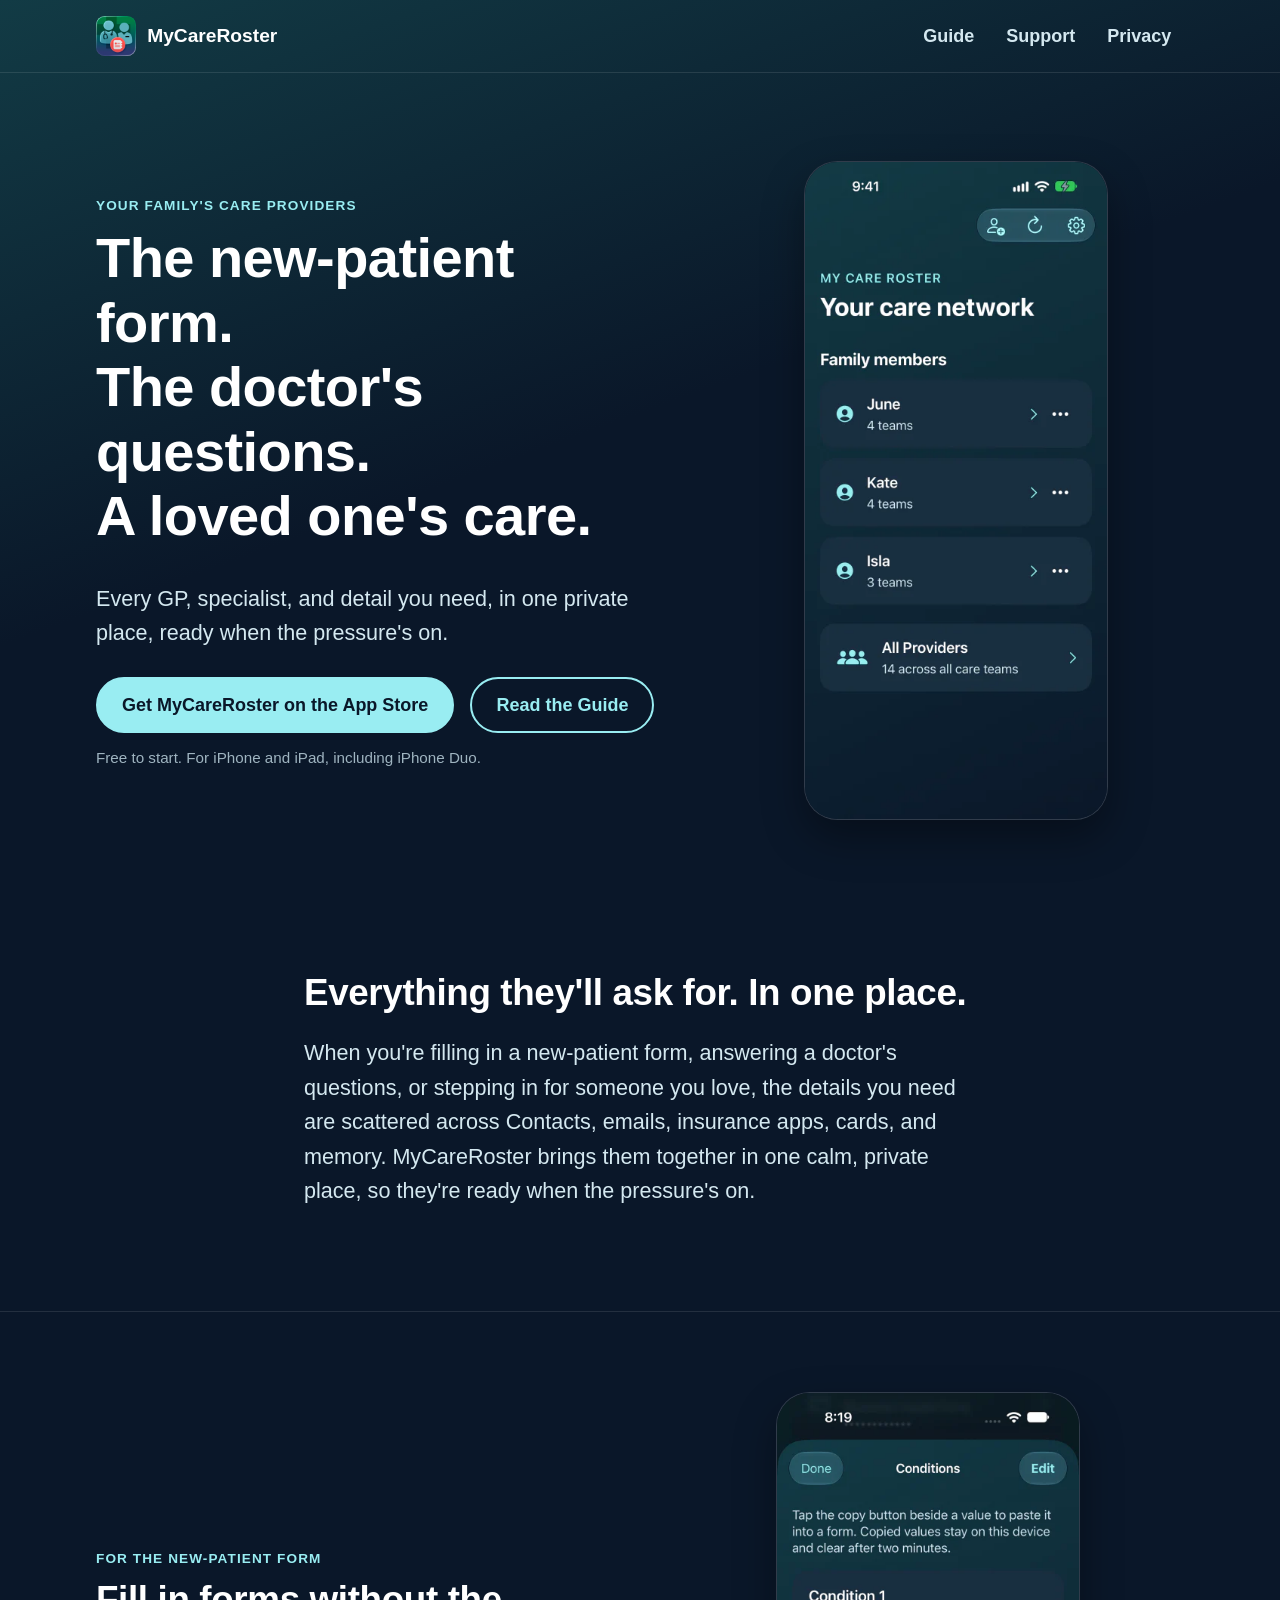
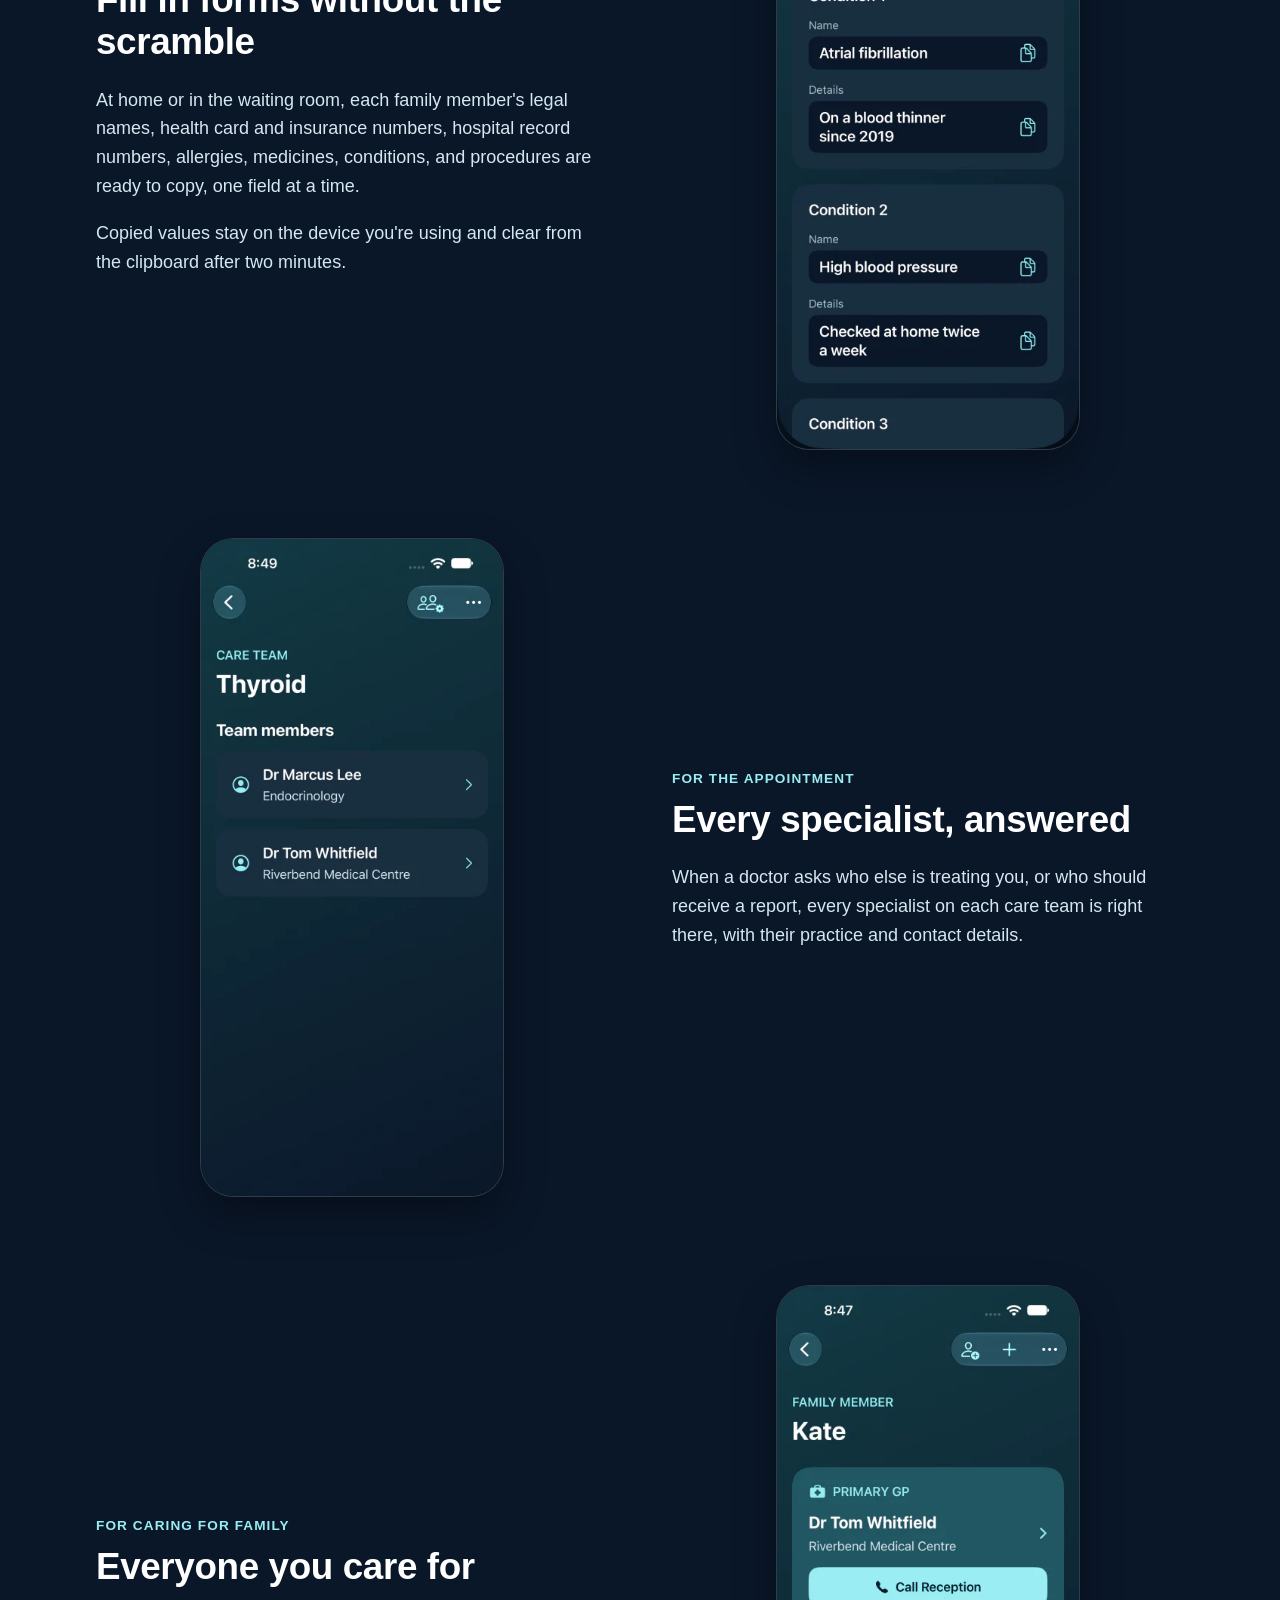
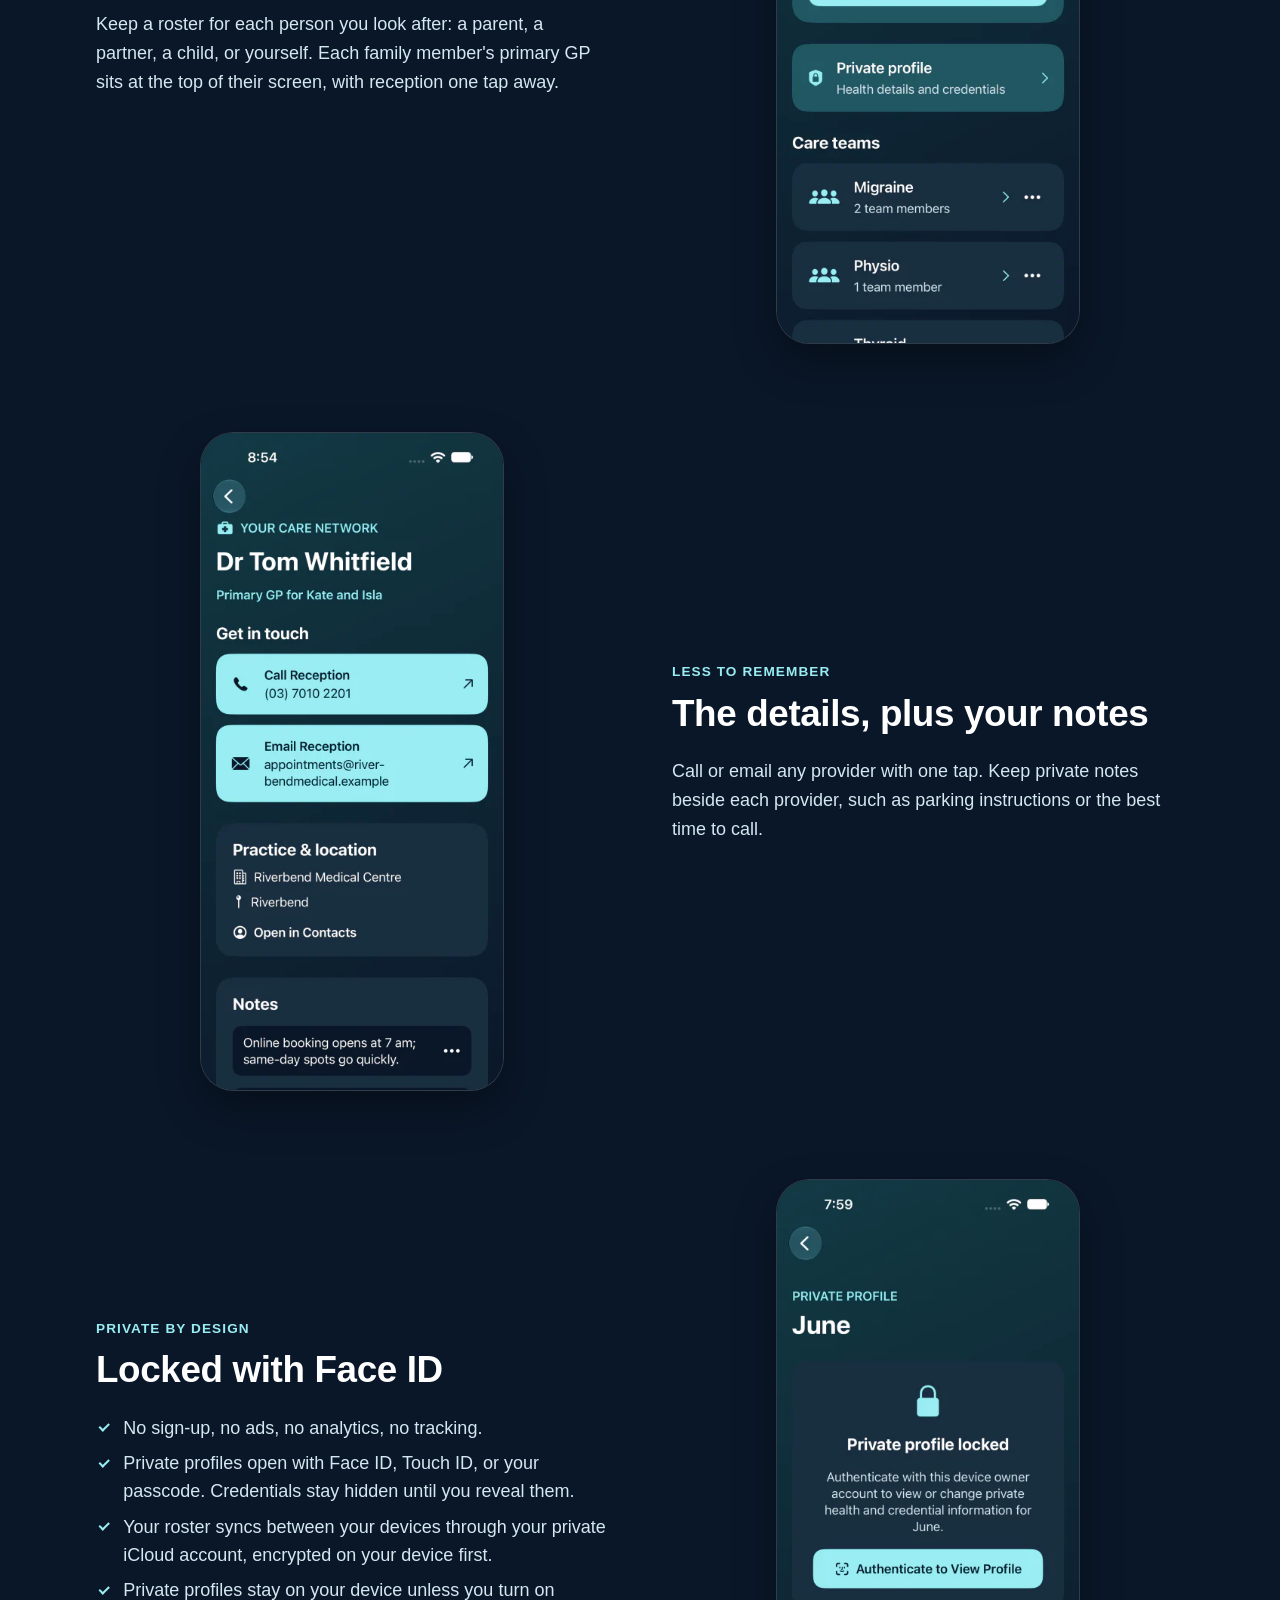
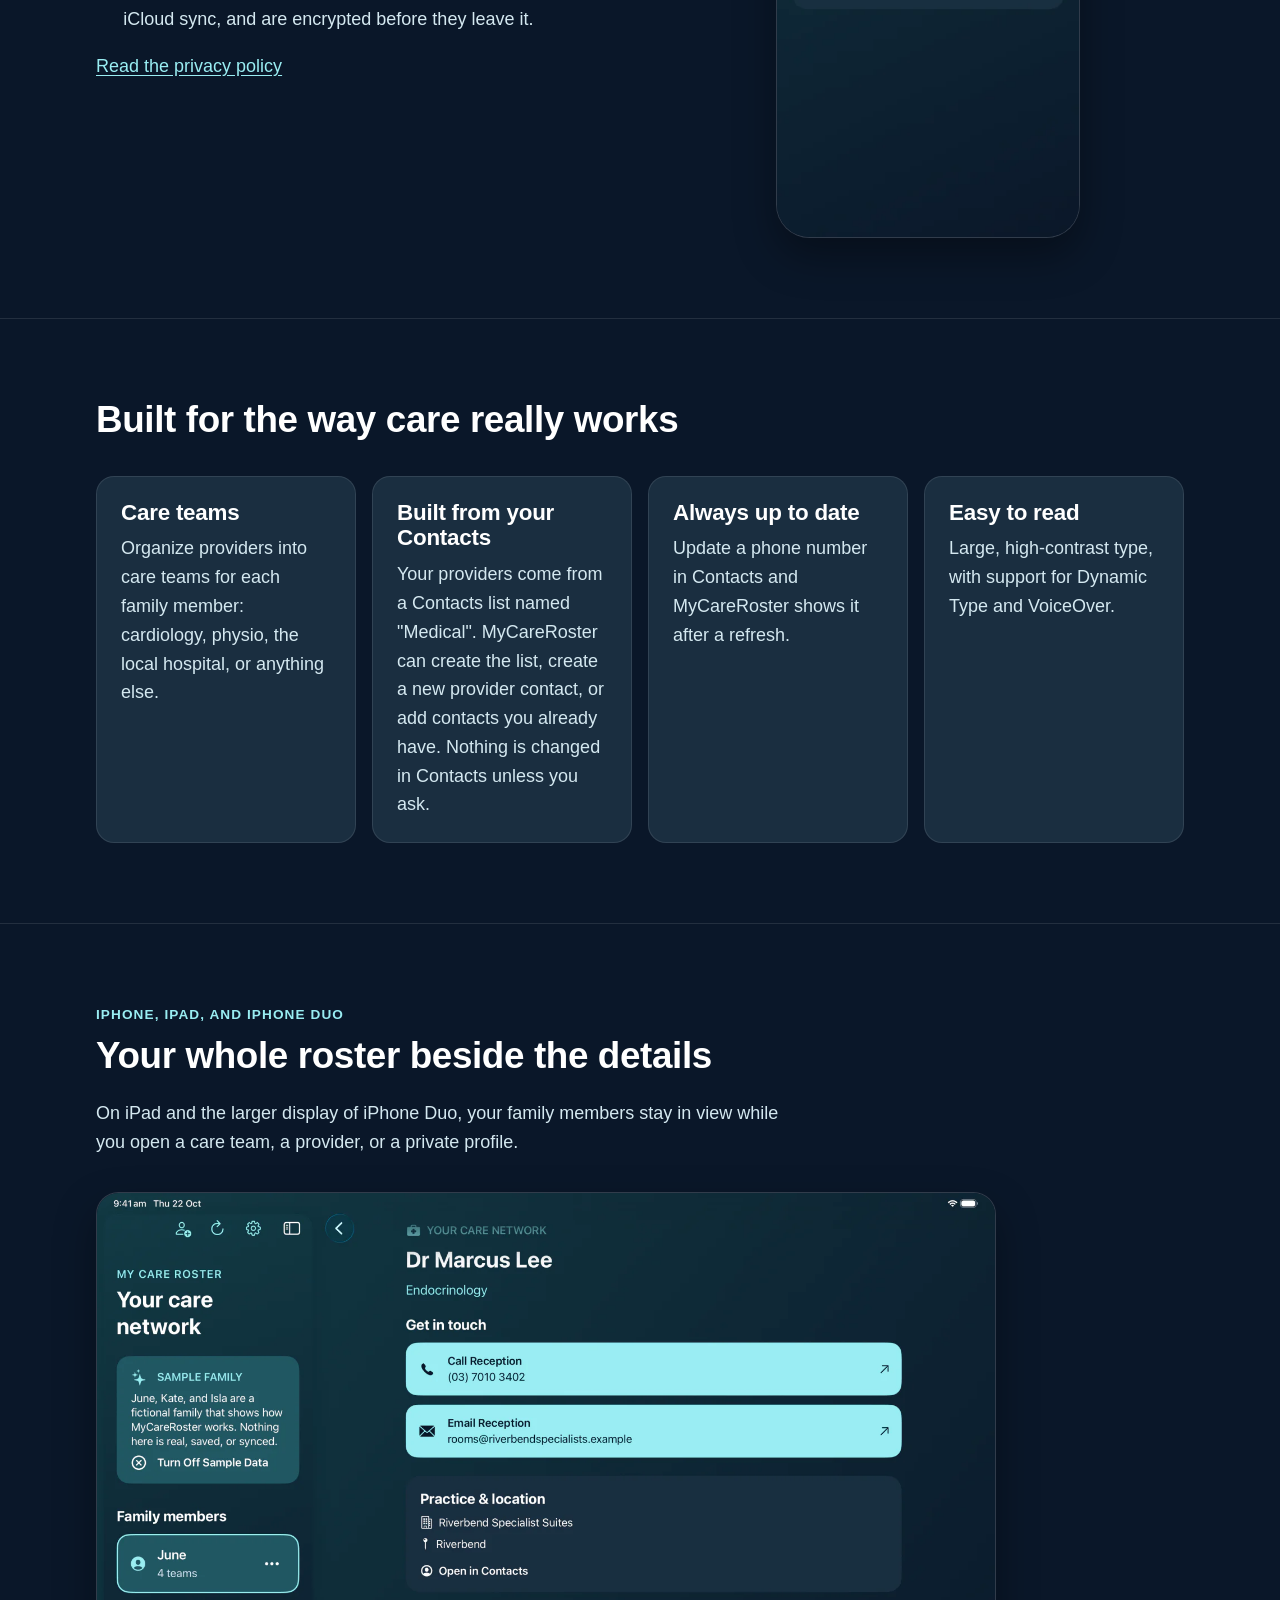
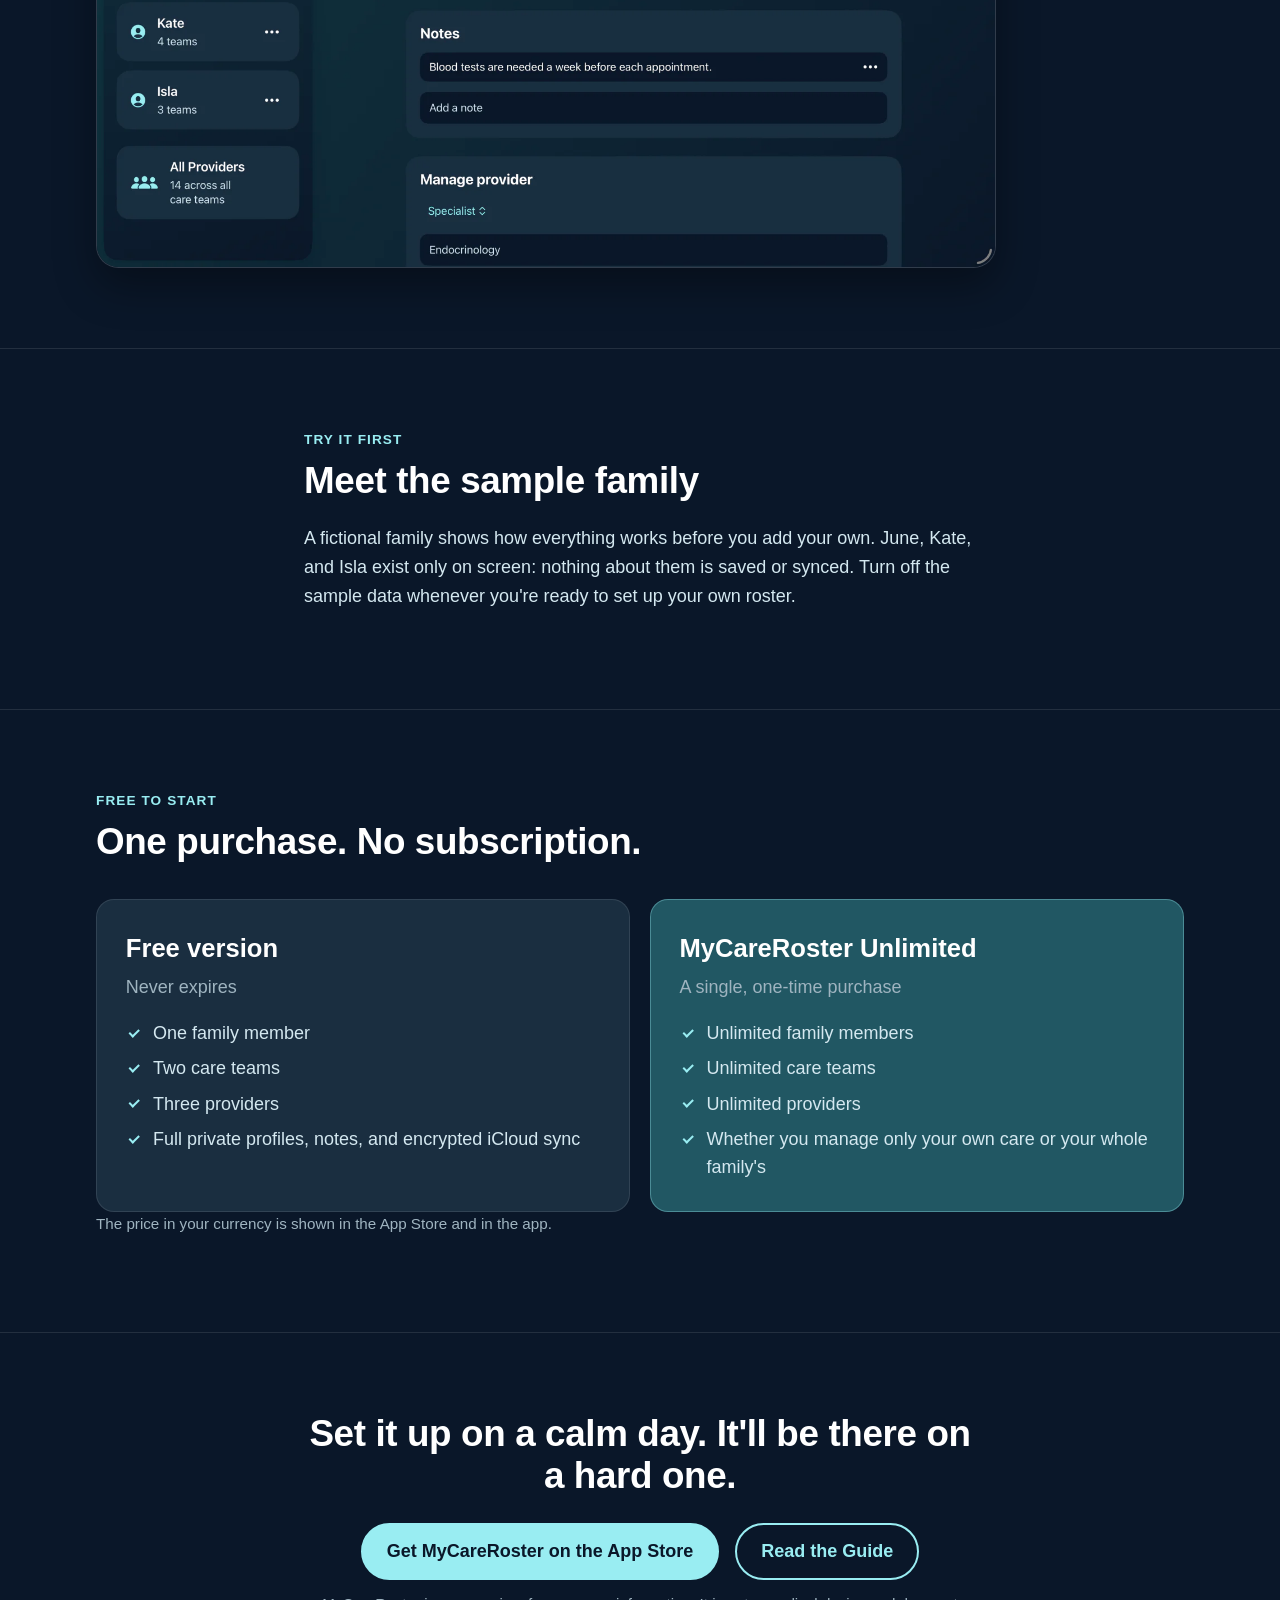
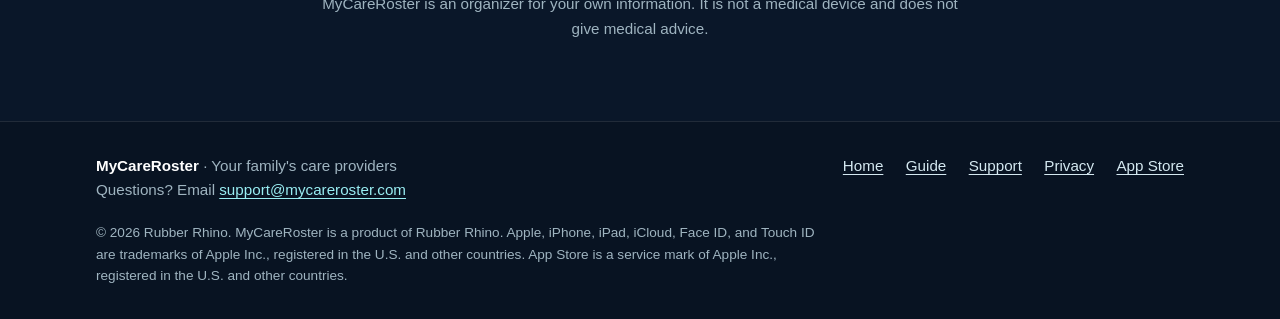
==== index.html @ 26639dd5 "Add the MyCareRoster website: home, 1.0 guide, support, and privacy pages in plain HTML and one styl" ====
<!DOCTYPE html>
<html lang="en">
<head>
  <meta charset="utf-8">
  <meta name="viewport" content="width=device-width, initial-scale=1, viewport-fit=cover">
  <title>MyCareRoster — Your family's care providers</title>
  <meta name="description" content="MyCareRoster keeps your family's doctors, care teams, and the details every new-patient form asks for in one private place, ready the moment you need them. For iPhone and iPad.">
  <link rel="canonical" href="https://mycareroster.com/">
  <meta name="theme-color" content="#0a1729">
  <meta name="color-scheme" content="dark">
  <meta name="apple-itunes-app" content="app-id=6816753619">
  <link rel="icon" href="/assets/img/icon-32.png" sizes="32x32" type="image/png">
  <link rel="apple-touch-icon" href="/apple-touch-icon.png">
  <link rel="stylesheet" href="/assets/css/site.css">
  <meta property="og:type" content="website">
  <meta property="og:site_name" content="MyCareRoster">
  <meta property="og:title" content="MyCareRoster — Your family's care providers">
  <meta property="og:description" content="Every GP, specialist, and detail you need, in one private place, ready when the pressure's on.">
  <meta property="og:url" content="https://mycareroster.com/">
  <meta property="og:image" content="https://mycareroster.com/assets/img/og-card.png">
  <meta property="og:image:width" content="1200">
  <meta property="og:image:height" content="630">
  <meta property="og:image:alt" content="MyCareRoster on iPhone, showing a family's care network">
  <meta name="twitter:card" content="summary_large_image">
</head>
<body>
  <a class="skip-link" href="#main">Skip to content</a>

  <header class="site-header">
    <div class="container header-inner">
      <a class="brand" href="/" aria-current="page"><img src="/assets/img/icon-120.png" alt="" width="40" height="40">MyCareRoster</a>
      <nav class="site-nav" aria-label="Main">
        <ul>
          <li><a href="/guide/">Guide</a></li>
          <li><a href="/support/">Support</a></li>
          <li><a href="/privacy/">Privacy</a></li>
        </ul>
      </nav>
    </div>
  </header>

  <main id="main">
    <section class="hero">
      <div class="container hero-grid">
        <div>
          <span class="eyebrow">Your family's care providers</span>
          <h1><span>The new-patient form.</span> <span>The doctor's questions.</span> <span>A loved one's care.</span></h1>
          <p class="lead">Every GP, specialist, and detail you need, in one private place, ready when the pressure's on.</p>
          <div class="actions">
            <a class="button" href="https://apps.apple.com/app/id6816753619">Get MyCareRoster on the App Store</a>
            <a class="button secondary" href="/guide/">Read the Guide</a>
          </div>
          <p class="note muted small">Free to start. For iPhone and iPad, including iPhone Duo.</p>
        </div>
        <figure class="shot phone">
          <img src="/assets/img/iphone-roster-400.webp"
               srcset="/assets/img/iphone-roster-400.webp 400w, /assets/img/iphone-roster-800.webp 800w"
               sizes="(min-width: 52rem) 19rem, min(100vw, 19rem)"
               width="400" height="870"
               alt="The MyCareRoster home screen, titled Your care network, listing the family members June, Kate, and Isla, and All Providers.">
        </figure>
      </div>
    </section>

    <section class="section" aria-labelledby="why">
      <div class="container narrow">
        <h2 id="why">Everything they'll ask for. In one place.</h2>
        <p class="lead">When you're filling in a new-patient form, answering a doctor's questions, or stepping in for someone you love, the details you need are scattered across Contacts, emails, insurance apps, cards, and memory. MyCareRoster brings them together in one calm, private place, so they're ready when the pressure's on.</p>
      </div>
    </section>

    <section class="section" aria-label="Features">
      <div class="container">
        <div class="feature">
          <div class="feature-text">
            <span class="eyebrow">For the new-patient form</span>
            <h2>Fill in forms without the scramble</h2>
            <p>At home or in the waiting room, each family member's legal names, health card and insurance numbers, hospital record numbers, allergies, medicines, conditions, and procedures are ready to copy, one field at a time.</p>
            <p>Copied values stay on the device you're using and clear from the clipboard after two minutes.</p>
          </div>
          <figure class="shot phone">
            <img src="/assets/img/iphone-profile-conditions-400.webp"
                 srcset="/assets/img/iphone-profile-conditions-400.webp 400w, /assets/img/iphone-profile-conditions-800.webp 800w"
                 sizes="(min-width: 52rem) 19rem, min(100vw, 19rem)"
                 width="400" height="870" loading="lazy"
                 alt="A private profile's Conditions screen, with a copy button beside each condition's name and details.">
          </figure>
        </div>

        <div class="feature flip">
          <div class="feature-text">
            <span class="eyebrow">For the appointment</span>
            <h2>Every specialist, answered</h2>
            <p>When a doctor asks who else is treating you, or who should receive a report, every specialist on each care team is right there, with their practice and contact details.</p>
          </div>
          <figure class="shot phone">
            <img src="/assets/img/iphone-team-thyroid-400.webp"
                 srcset="/assets/img/iphone-team-thyroid-400.webp 400w, /assets/img/iphone-team-thyroid-800.webp 800w"
                 sizes="(min-width: 52rem) 19rem, min(100vw, 19rem)"
                 width="400" height="870" loading="lazy"
                 alt="A care team named Thyroid, listing its team members, an endocrinologist and a GP.">
          </figure>
        </div>

        <div class="feature">
          <div class="feature-text">
            <span class="eyebrow">For caring for family</span>
            <h2>Everyone you care for</h2>
            <p>Keep a roster for each person you look after: a parent, a partner, a child, or yourself. Each family member's primary GP sits at the top of their screen, with reception one tap away.</p>
          </div>
          <figure class="shot phone">
            <img src="/assets/img/iphone-family-kate-400.webp"
                 srcset="/assets/img/iphone-family-kate-400.webp 400w, /assets/img/iphone-family-kate-800.webp 800w"
                 sizes="(min-width: 52rem) 19rem, min(100vw, 19rem)"
                 width="400" height="870" loading="lazy"
                 alt="Kate's screen, with her primary GP and a Call Reception button at the top, her private profile, and her care teams.">
          </figure>
        </div>

        <div class="feature flip">
          <div class="feature-text">
            <span class="eyebrow">Less to remember</span>
            <h2>The details, plus your notes</h2>
            <p>Call or email any provider with one tap. Keep private notes beside each provider, such as parking instructions or the best time to call.</p>
          </div>
          <figure class="shot phone">
            <img src="/assets/img/iphone-gp-whitfield-400.webp"
                 srcset="/assets/img/iphone-gp-whitfield-400.webp 400w, /assets/img/iphone-gp-whitfield-800.webp 800w"
                 sizes="(min-width: 52rem) 19rem, min(100vw, 19rem)"
                 width="400" height="870" loading="lazy"
                 alt="A GP's screen with Call Reception and Email Reception buttons, the practice and location, and a note about online booking.">
          </figure>
        </div>

        <div class="feature">
          <div class="feature-text">
            <span class="eyebrow">Private by design</span>
            <h2>Locked with Face ID</h2>
            <ul class="ticks">
              <li>No sign-up, no ads, no analytics, no tracking.</li>
              <li>Private profiles open with Face ID, Touch ID, or your passcode. Credentials stay hidden until you reveal them.</li>
              <li>Your roster syncs between your devices through your private iCloud account, encrypted on your device first.</li>
              <li>Private profiles stay on your device unless you turn on iCloud sync, and are encrypted before they leave it.</li>
            </ul>
            <p><a href="/privacy/">Read the privacy policy</a></p>
          </div>
          <figure class="shot phone">
            <img src="/assets/img/iphone-profile-locked-400.webp"
                 srcset="/assets/img/iphone-profile-locked-400.webp 400w, /assets/img/iphone-profile-locked-800.webp 800w"
                 sizes="(min-width: 52rem) 19rem, min(100vw, 19rem)"
                 width="400" height="870" loading="lazy"
                 alt="A locked private profile, with an Authenticate to View Profile button.">
          </figure>
        </div>
      </div>
    </section>

    <section class="section" aria-labelledby="more">
      <div class="container">
        <div class="section-head">
          <h2 id="more">Built for the way care really works</h2>
        </div>
        <ul class="cards">
          <li class="card">
            <h3>Care teams</h3>
            <p>Organize providers into care teams for each family member: cardiology, physio, the local hospital, or anything else.</p>
          </li>
          <li class="card">
            <h3>Built from your Contacts</h3>
            <p>Your providers come from a Contacts list named "Medical". MyCareRoster can create the list, create a new provider contact, or add contacts you already have. Nothing is changed in Contacts unless you ask.</p>
          </li>
          <li class="card">
            <h3>Always up to date</h3>
            <p>Update a phone number in Contacts and MyCareRoster shows it after a refresh.</p>
          </li>
          <li class="card">
            <h3>Easy to read</h3>
            <p>Large, high-contrast type, with support for Dynamic Type and VoiceOver.</p>
          </li>
        </ul>
      </div>
    </section>

    <section class="section" aria-labelledby="ipad">
      <div class="container">
        <div class="section-head">
          <span class="eyebrow">iPhone, iPad, and iPhone Duo</span>
          <h2 id="ipad">Your whole roster beside the details</h2>
          <p>On iPad and the larger display of iPhone Duo, your family members stay in view while you open a care team, a provider, or a private profile.</p>
        </div>
        <figure class="shot tablet">
          <img src="/assets/img/ipad-provider-lee-900.webp"
               srcset="/assets/img/ipad-provider-lee-900.webp 900w, /assets/img/ipad-provider-lee-1600.webp 1600w"
               sizes="(min-width: 72rem) 68rem, 100vw"
               width="900" height="675" loading="lazy"
               alt="MyCareRoster on iPad: the family members on the left, and a specialist's contact details, practice, and notes on the right.">
        </figure>
      </div>
    </section>

    <section class="section" aria-labelledby="sample">
      <div class="container narrow">
        <span class="eyebrow">Try it first</span>
        <h2 id="sample">Meet the sample family</h2>
        <p>A fictional family shows how everything works before you add your own. June, Kate, and Isla exist only on screen: nothing about them is saved or synced. Turn off the sample data whenever you're ready to set up your own roster.</p>
      </div>
    </section>

    <section class="section" aria-labelledby="pricing">
      <div class="container">
        <div class="section-head">
          <span class="eyebrow">Free to start</span>
          <h2 id="pricing">One purchase. No subscription.</h2>
        </div>
        <div class="pricing">
          <div class="card">
            <p class="price-label">Free version</p>
            <p class="muted">Never expires</p>
            <ul class="ticks">
              <li>One family member</li>
              <li>Two care teams</li>
              <li>Three providers</li>
              <li>Full private profiles, notes, and encrypted iCloud sync</li>
            </ul>
          </div>
          <div class="card featured">
            <p class="price-label">MyCareRoster Unlimited</p>
            <p class="muted">A single, one-time purchase</p>
            <ul class="ticks">
              <li>Unlimited family members</li>
              <li>Unlimited care teams</li>
              <li>Unlimited providers</li>
              <li>Whether you manage only your own care or your whole family's</li>
            </ul>
          </div>
        </div>
        <p class="muted small">The price in your currency is shown in the App Store and in the app.</p>
      </div>
    </section>

    <section class="section closing" aria-labelledby="closing">
      <div class="container narrow">
        <h2 id="closing">Set it up on a calm day. It'll be there on a hard one.</h2>
        <div class="actions">
          <a class="button" href="https://apps.apple.com/app/id6816753619">Get MyCareRoster on the App Store</a>
          <a class="button secondary" href="/guide/">Read the Guide</a>
        </div>
        <p class="disclaimer">MyCareRoster is an organizer for your own information. It is not a medical device and does not give medical advice.</p>
      </div>
    </section>
  </main>

  <footer class="site-footer">
    <div class="container footer-grid">
      <div>
        <p><strong>MyCareRoster</strong> · Your family's care providers</p>
        <p>Questions? Email <a href="mailto:support@mycareroster.com">support@mycareroster.com</a></p>
      </div>
      <nav class="footer-nav" aria-label="Footer">
        <ul>
          <li><a href="/">Home</a></li>
          <li><a href="/guide/">Guide</a></li>
          <li><a href="/support/">Support</a></li>
          <li><a href="/privacy/">Privacy</a></li>
          <li><a href="https://apps.apple.com/app/id6816753619">App Store</a></li>
        </ul>
      </nav>
      <p class="legal">&copy; 2026 Rubber Rhino. MyCareRoster is a product of Rubber Rhino. Apple, iPhone, iPad, iCloud, Face ID, and Touch ID are trademarks of Apple Inc., registered in the U.S. and other countries. App Store is a service mark of Apple Inc., registered in the U.S. and other countries.</p>
    </div>
  </footer>
</body>
</html>
---- assets/css/site.css ----
/*
  MyCareRoster.com — one stylesheet for every page.
  Colours come straight from the app (MyCareRosterApp/CareDesignSystem.swift, CarePalette):
    background #0A1729, backgroundHighlight #123B45, surface #1A2E40,
    featured #215763, secondary text #D4E8F0, accent #99EDF2, destructive #FF8C85.
  Dark only, like the app. System fonts only. No external resources.
*/

:root {
  --bg: #0a1729;
  --bg-highlight: #123b45;
  --surface: #1a2e40;
  --featured: #215763;
  --text: #ffffff;
  --text-2: #d4e8f0;
  --text-3: #9fb4c0;
  --accent: #99edf2;
  --accent-soft: rgba(153, 237, 242, 0.16);
  --on-accent: #0a1729;
  --hairline: rgba(255, 255, 255, 0.10);

  --radius: 18px;
  --radius-sm: 12px;
  --maxw: 72rem;
  --gutter: clamp(1.1rem, 4vw, 2rem);
  --shadow: 0 18px 40px rgba(0, 0, 0, 0.35);

  color-scheme: dark;
}

*, *::before, *::after { box-sizing: border-box; }

html {
  background: var(--bg);
  -webkit-text-size-adjust: 100%;
  text-size-adjust: 100%;
  scroll-behavior: smooth;
}

body {
  margin: 0;
  min-height: 100vh;
  display: flex;
  flex-direction: column;
  font-family: -apple-system, BlinkMacSystemFont, "SF Pro Text", "Segoe UI", Roboto, "Helvetica Neue", Arial, sans-serif;
  font-size: 1.125rem;            /* 18px base: the audience is often older */
  line-height: 1.6;
  color: var(--text-2);
  /* The app's backdrop: a diagonal gradient from highlight to background. */
  background:
    linear-gradient(160deg, var(--bg-highlight) 0%, var(--bg) 38rem) no-repeat,
    var(--bg);
  -webkit-font-smoothing: antialiased;
  overflow-wrap: break-word;
}

main { flex: 1 0 auto; }

img { max-width: 100%; height: auto; display: block; }

a { color: var(--accent); text-underline-offset: 0.18em; }
a:hover { text-decoration-thickness: 2px; }

:focus-visible {
  outline: 3px solid var(--accent);
  outline-offset: 3px;
  border-radius: 6px;
}

h1, h2, h3, h4 {
  color: var(--text);
  line-height: 1.15;
  margin: 0 0 0.6em;
  letter-spacing: -0.01em;
}
h1 { font-size: clamp(2.1rem, 1.5rem + 2.8vw, 3.5rem); font-weight: 800; }
h2 { font-size: clamp(1.6rem, 1.3rem + 1.4vw, 2.3rem); font-weight: 750; }
h3 { font-size: clamp(1.2rem, 1.1rem + 0.5vw, 1.4rem); font-weight: 700; }
h4 { font-size: 1.05rem; font-weight: 700; }

p, ul, ol { margin: 0 0 1em; }
li + li { margin-top: 0.35em; }
strong { color: var(--text); }

.container {
  width: 100%;
  max-width: var(--maxw);
  margin-inline: auto;
  padding-left: calc(var(--gutter) + env(safe-area-inset-left));
  padding-right: calc(var(--gutter) + env(safe-area-inset-right));
}
.container.narrow { max-width: 46rem; }

/* Small uppercase label, like the app's "FAMILY MEMBER" / "CARE TEAM" headers. */
.eyebrow {
  display: block;
  color: var(--accent);
  font-size: 0.85rem;
  font-weight: 650;
  letter-spacing: 0.08em;
  text-transform: uppercase;
  margin: 0 0 0.6rem;
}

.lead { font-size: clamp(1.15rem, 1.05rem + 0.5vw, 1.35rem); color: var(--text-2); }
.muted { color: var(--text-3); }
.small { font-size: 0.95rem; }

.skip-link {
  position: absolute;
  left: 0.75rem;
  top: -10rem;
  z-index: 100;
  background: var(--accent);
  color: var(--on-accent);
  font-weight: 700;
  padding: 0.6rem 1rem;
  border-radius: 999px;
  text-decoration: none;
}
.skip-link:focus { top: 0.75rem; }

/* ---------- Header ---------- */

.site-header {
  border-bottom: 1px solid var(--hairline);
  padding-top: env(safe-area-inset-top);
}
.header-inner {
  display: flex;
  align-items: center;
  justify-content: space-between;
  flex-wrap: wrap;
  gap: 0.5rem 1.5rem;
  padding-block: 0.9rem;
}
.brand {
  display: inline-flex;
  align-items: center;
  gap: 0.7rem;
  color: var(--text);
  font-weight: 750;
  font-size: 1.2rem;
  text-decoration: none;
}
.brand img {
  width: 40px;
  height: 40px;
  border-radius: 22%;
}
.site-nav ul {
  display: flex;
  flex-wrap: wrap;
  gap: 0.25rem 0.4rem;
  list-style: none;
  margin: 0;
  padding: 0;
}
.site-nav li + li { margin-top: 0; }
.site-nav a {
  display: inline-block;
  color: var(--text-2);
  font-weight: 600;
  text-decoration: none;
  padding: 0.45rem 0.8rem;
  border-radius: 999px;
}
.site-nav a:hover { color: var(--text); background: var(--accent-soft); }
.site-nav a[aria-current="page"] { color: var(--accent); background: var(--accent-soft); }

/* ---------- Buttons and store link ---------- */

.button {
  display: inline-flex;
  align-items: center;
  justify-content: center;
  gap: 0.5rem;
  min-height: 3rem;
  padding: 0.75rem 1.5rem;
  border-radius: 999px;
  font-weight: 700;
  text-decoration: none;
  background: var(--accent);
  color: var(--on-accent);
  border: 2px solid var(--accent);
}
.button:hover { background: #b8f4f7; border-color: #b8f4f7; }
.button.secondary {
  background: transparent;
  color: var(--accent);
}
.button.secondary:hover { background: var(--accent-soft); }

.actions {
  display: flex;
  flex-wrap: wrap;
  align-items: center;
  gap: 0.9rem 1rem;
  margin: 1.6rem 0 0.8rem;
}

/* Apple's badge, once added: keep at least 40px tall and clear space of a quarter of its height. */
.store-badge img { height: 54px; width: auto; }
.store-badge { display: inline-block; padding: 0; line-height: 0; }

/* ---------- Device frames (generic, no device details) ---------- */

.shot {
  margin: 0;
  justify-self: center;
}
.shot img {
  border-radius: 2.1rem;
  border: 1px solid rgba(255, 255, 255, 0.16);
  box-shadow: var(--shadow);
  background: var(--bg);
}
.shot.phone { width: min(100%, 19rem); }
.shot.phone.small { width: min(100%, 16rem); }
.shot.tablet { width: 100%; }
.shot.tablet img { border-radius: 1.4rem; }
.shot figcaption {
  margin-top: 0.9rem;
  text-align: center;
  font-size: 0.95rem;
  color: var(--text-3);
}

/* ---------- Home ---------- */

.hero { padding-block: clamp(2.5rem, 7vw, 5.5rem) clamp(2rem, 6vw, 4.5rem); }
.hero-grid {
  display: grid;
  gap: clamp(2rem, 5vw, 4rem);
  align-items: center;
}
.hero h1 span { display: block; }
.hero .note { margin-top: 0.4rem; }

.section { padding-block: clamp(2.5rem, 7vw, 5rem); }
.section + .section { border-top: 1px solid var(--hairline); }
.section-head { max-width: 44rem; margin-bottom: 2.2rem; }

.feature {
  display: grid;
  gap: clamp(1.8rem, 5vw, 4rem);
  align-items: center;
}
.feature + .feature { margin-top: clamp(3rem, 8vw, 5.5rem); }
.feature-text { max-width: 34rem; }

.cards {
  display: grid;
  gap: 1rem;
  grid-template-columns: repeat(auto-fit, minmax(min(100%, 15rem), 1fr));
  list-style: none;
  padding: 0;
  margin: 0;
}
.cards > li { margin: 0; }
.card {
  background: var(--surface);
  border: 1px solid var(--hairline);
  border-radius: var(--radius);
  padding: 1.4rem 1.5rem;
}
.card h3 { margin-bottom: 0.4em; }
.card p:last-child, .card ul:last-child { margin-bottom: 0; }
.card.featured { background: var(--featured); border-color: rgba(153, 237, 242, 0.35); }

.ticks { list-style: none; padding: 0; }
.ticks li { position: relative; padding-left: 1.7rem; }
.ticks li::before {
  content: "";
  position: absolute;
  left: 0.2rem;
  top: 0.55em;
  width: 0.65rem;
  height: 0.35rem;
  border-left: 2.5px solid var(--accent);
  border-bottom: 2.5px solid var(--accent);
  transform: rotate(-45deg);
}

.pricing {
  display: grid;
  gap: 1.2rem;
  grid-template-columns: repeat(auto-fit, minmax(min(100%, 19rem), 1fr));
}
.pricing .card { padding: 1.8rem; }
.price-label { font-size: 1.6rem; font-weight: 800; color: var(--text); margin-bottom: 0.2rem; }

.closing { text-align: center; }
.closing .actions { justify-content: center; }

.disclaimer {
  font-size: 0.95rem;
  color: var(--text-3);
  text-align: center;
  max-width: 40rem;
  margin: 0 auto;
}

/* ---------- Document pages (Guide, Support, Privacy) ---------- */

.page-head { padding-block: clamp(2.2rem, 6vw, 4rem) 1.5rem; }
.page-head h1 { margin-bottom: 0.3em; }
.meta { color: var(--text-3); font-size: 0.95rem; }

.doc { padding-bottom: clamp(3rem, 8vw, 5rem); }
.doc h2 {
  font-size: clamp(1.45rem, 1.25rem + 0.9vw, 1.9rem);
  margin-top: 2.6rem;
  padding-top: 0.4rem;
}
.doc h3 { margin-top: 1.8rem; }
.doc h2:first-child, .doc h3:first-child { margin-top: 0; }
.doc ul, .doc ol { padding-left: 1.4rem; }
.doc section { scroll-margin-top: 1rem; }
.doc .shot { margin: 1.6rem auto; }

.summary-card {
  background: var(--surface);
  border: 1px solid var(--hairline);
  border-radius: var(--radius);
  padding: 1.3rem 1.5rem;
  margin: 1.4rem 0 2rem;
}
.summary-card ul { margin-bottom: 0; }

.tip {
  background: var(--accent-soft);
  border-left: 4px solid var(--accent);
  border-radius: var(--radius-sm);
  padding: 0.9rem 1.1rem;
  margin: 1.2rem 0;
}
.tip p:last-child { margin-bottom: 0; }

/* Labels as they appear in the app. */
.ui {
  color: var(--text);
  font-weight: 650;
}

/* Guide layout: table of contents beside the text on wide screens. */
.guide-layout {
  display: grid;
  grid-template-columns: minmax(0, 1fr);
  gap: 2rem;
}
.toc {
  background: var(--surface);
  border: 1px solid var(--hairline);
  border-radius: var(--radius);
  padding: 1.1rem 1.3rem;
  align-self: start;
}
.toc h2 {
  font-size: 0.85rem;
  letter-spacing: 0.08em;
  text-transform: uppercase;
  color: var(--accent);
  margin: 0 0 0.6rem;
  padding: 0;
}
.toc ol { margin: 0; padding-left: 1.3rem; }
.toc li + li { margin-top: 0.15em; }
.toc li { padding: 0.15rem 0; line-height: 1.35; }
.toc a { color: var(--text-2); text-decoration: none; }
.toc a:hover { color: var(--accent); text-decoration: underline; }

.back-to-top { margin-top: 2.2rem; font-size: 0.95rem; }

/* FAQ */
.faq {
  background: var(--surface);
  border: 1px solid var(--hairline);
  border-radius: var(--radius);
  padding: 0.3rem 1.4rem;
  margin: 1.2rem 0 2rem;
}
.faq details { border-bottom: 1px solid var(--hairline); }
.faq details:last-child { border-bottom: 0; }
.faq summary {
  cursor: pointer;
  list-style: none;
  color: var(--text);
  font-weight: 650;
  padding: 1rem 2rem 1rem 0;
  position: relative;
}
.faq summary::-webkit-details-marker { display: none; }
.faq summary::after {
  content: "";
  position: absolute;
  right: 0.3rem;
  top: 1.35rem;
  width: 0.6rem;
  height: 0.6rem;
  border-right: 2.5px solid var(--accent);
  border-bottom: 2.5px solid var(--accent);
  transform: rotate(45deg);
  transition: transform 0.15s ease;
}
.faq details[open] summary::after { transform: rotate(-135deg); top: 1.6rem; }
.faq details > :not(summary) { margin-top: 0; }
.faq details p:last-child { padding-bottom: 0.6rem; }

.contact-block { margin: 1.6rem 0 2.4rem; }
.contact-block .meta { margin-top: 0.8rem; }

/* ---------- Footer ---------- */

.site-footer {
  border-top: 1px solid var(--hairline);
  background: rgba(0, 0, 0, 0.18);
  padding-block: 2rem calc(2rem + env(safe-area-inset-bottom));
  font-size: 0.95rem;
  color: var(--text-3);
}
.footer-grid {
  display: grid;
  gap: 1.2rem;
}
.footer-nav ul {
  display: flex;
  flex-wrap: wrap;
  gap: 0.3rem 1.4rem;
  list-style: none;
  margin: 0;
  padding: 0;
}
.footer-nav li + li { margin-top: 0; }
.footer-nav a { color: var(--text-2); }
.site-footer p { margin: 0; }
.legal { font-size: 0.85rem; }

/* ---------- Wider screens ---------- */

@media (min-width: 52rem) {
  .hero-grid { grid-template-columns: 1.25fr 1fr; }
  .feature { grid-template-columns: 1fr 1fr; }
  .feature.flip .feature-text { order: 2; }
  .guide-layout { grid-template-columns: 15rem minmax(0, 1fr); gap: 3rem; }
  .toc { position: sticky; top: 1.2rem; max-height: calc(100vh - 2.4rem); overflow-y: auto; }
  .footer-grid { grid-template-columns: 1fr auto; align-items: start; }
}

@media (prefers-reduced-motion: reduce) {
  html { scroll-behavior: auto; }
  * { transition: none !important; }
}

@media print {
  body { background: #fff; color: #000; }
  .site-header, .site-footer, .toc, .actions, .skip-link { display: none; }
  h1, h2, h3, h4, strong, .ui { color: #000; }
  a { color: #000; }
  .card, .summary-card, .faq, .tip { background: none; border: 1px solid #999; }
}
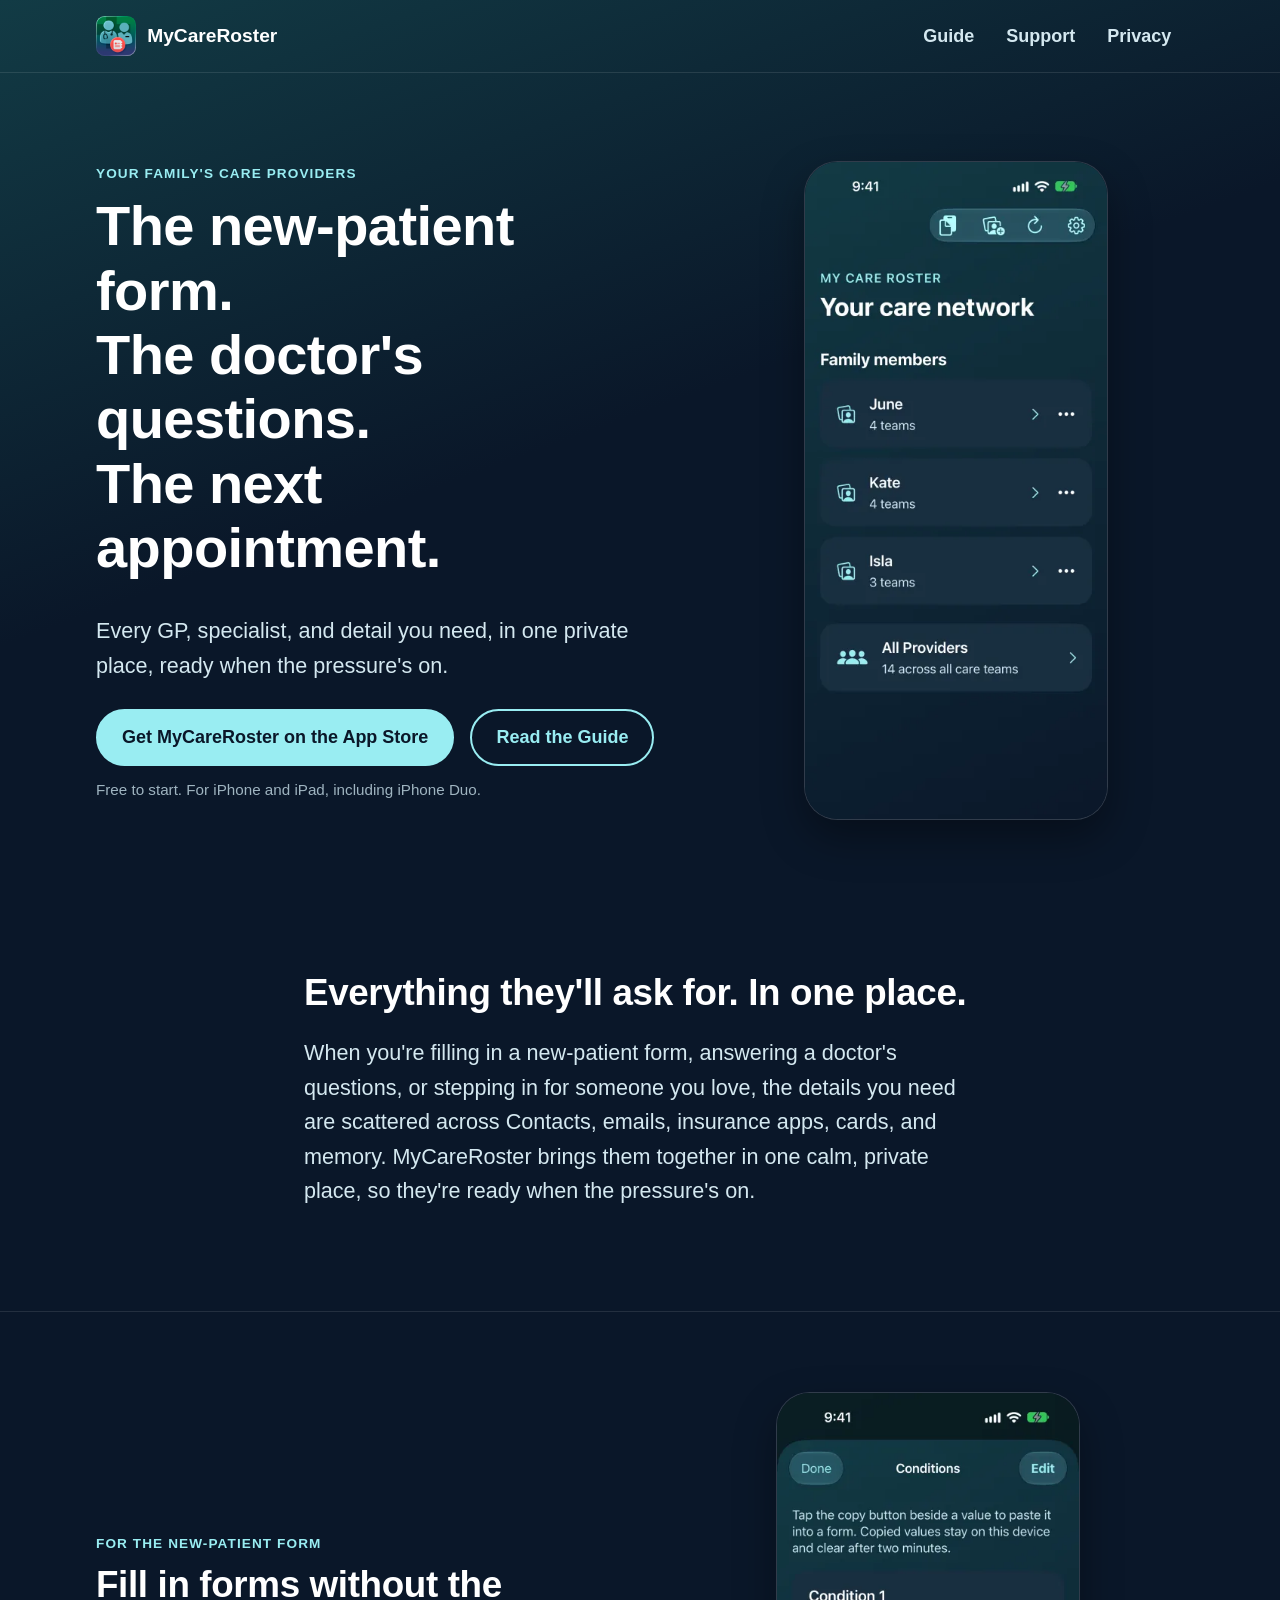
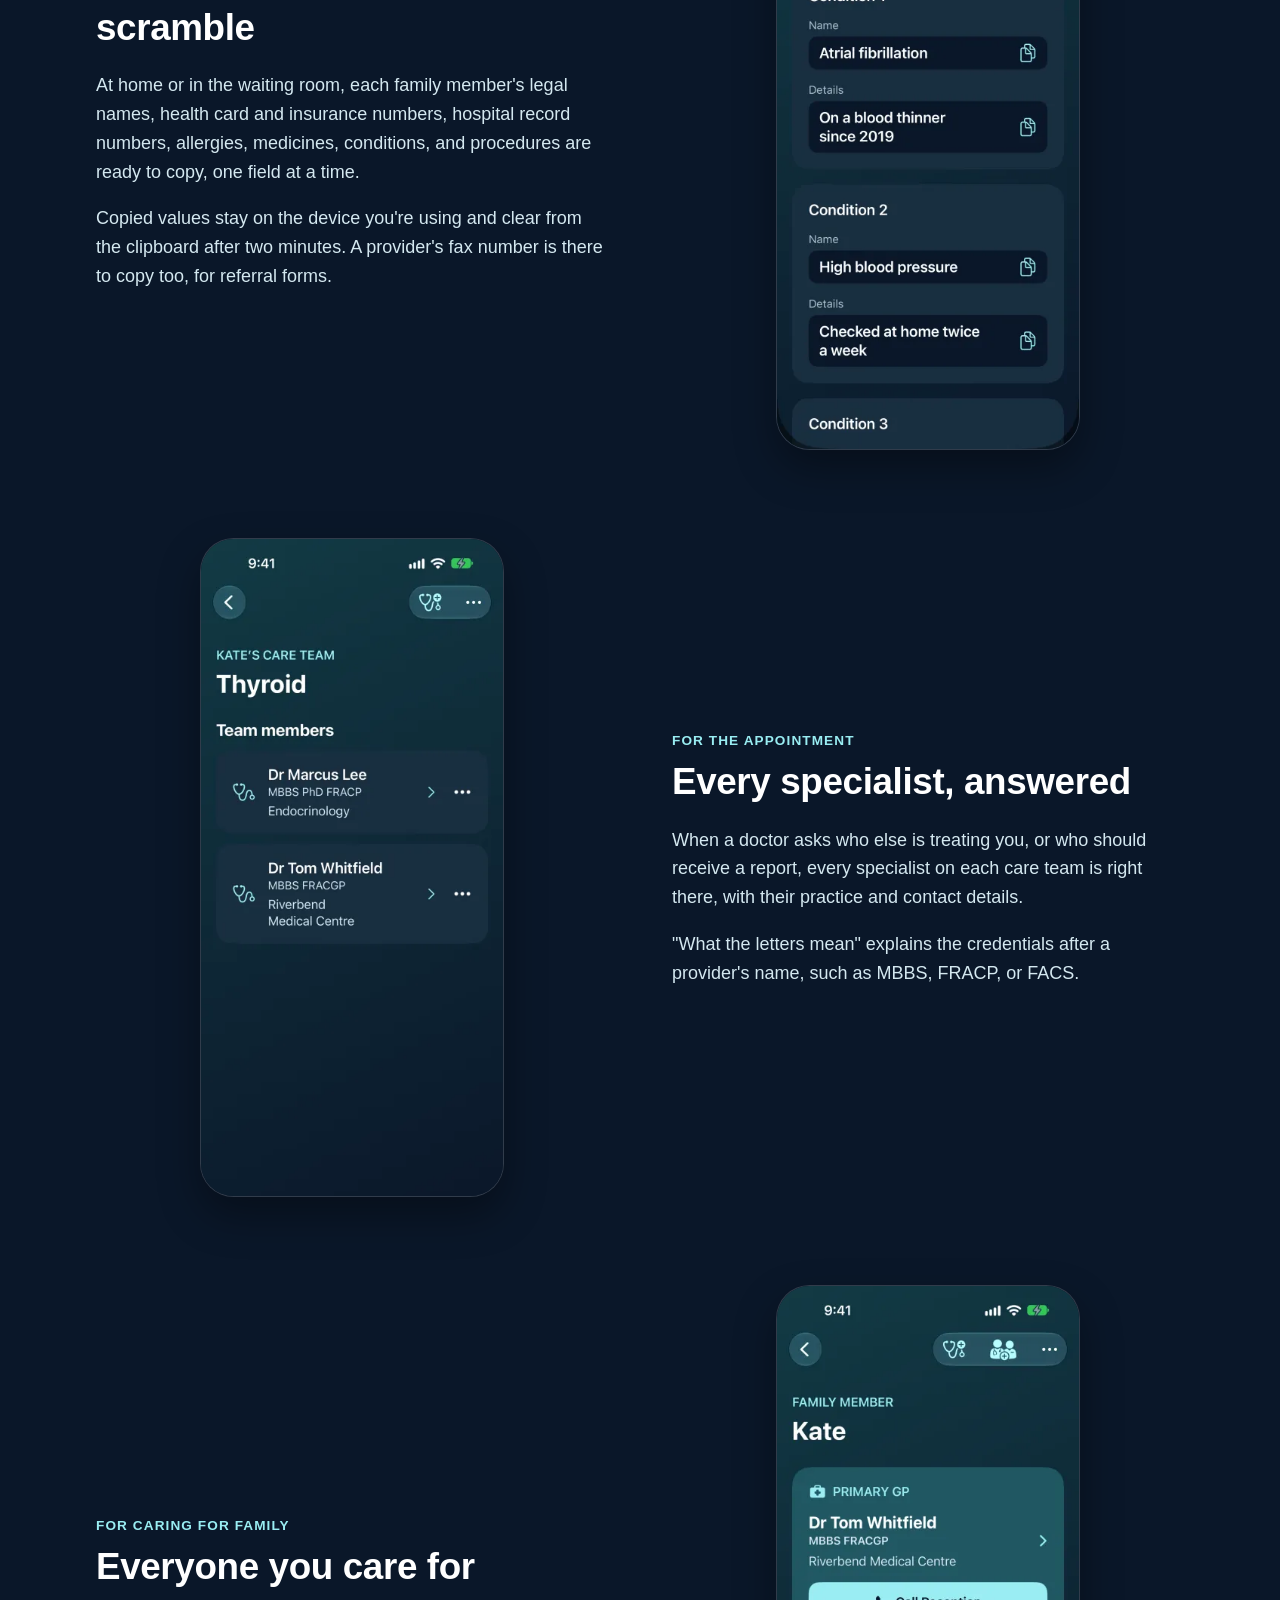
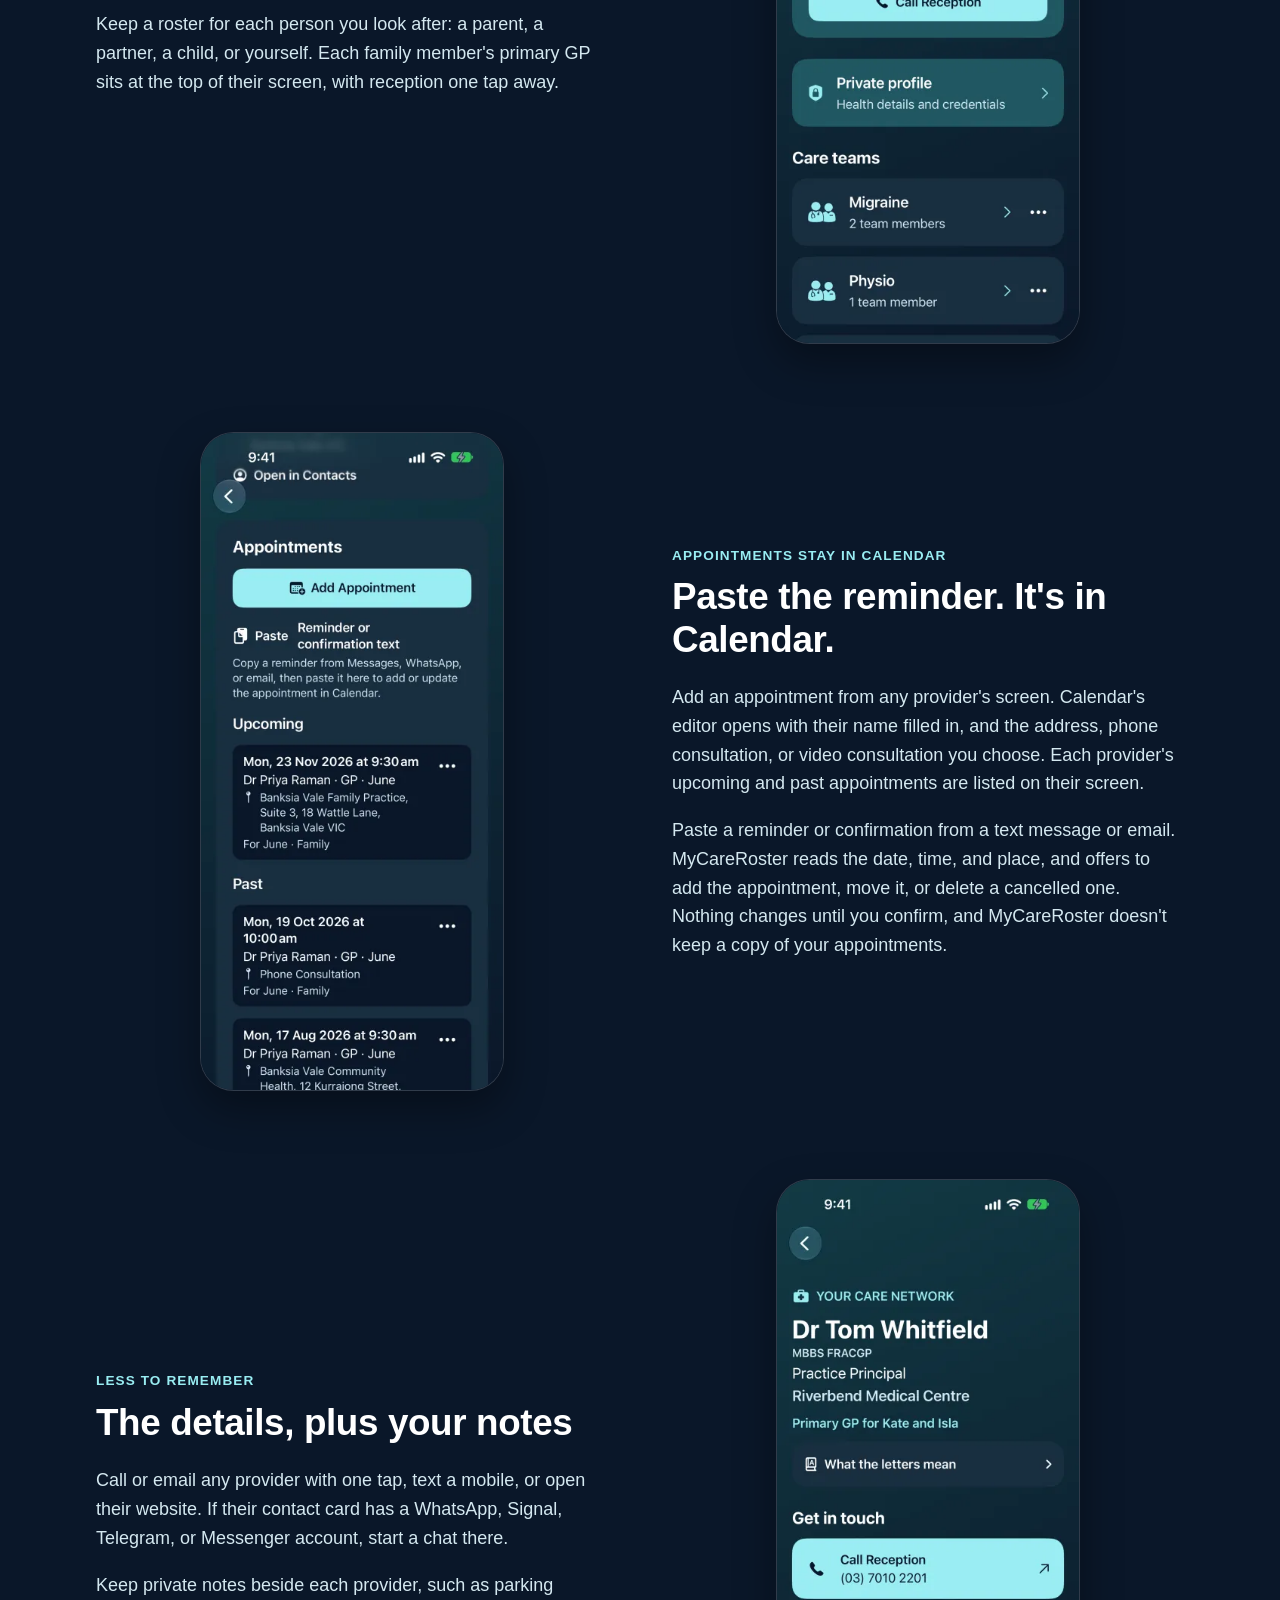
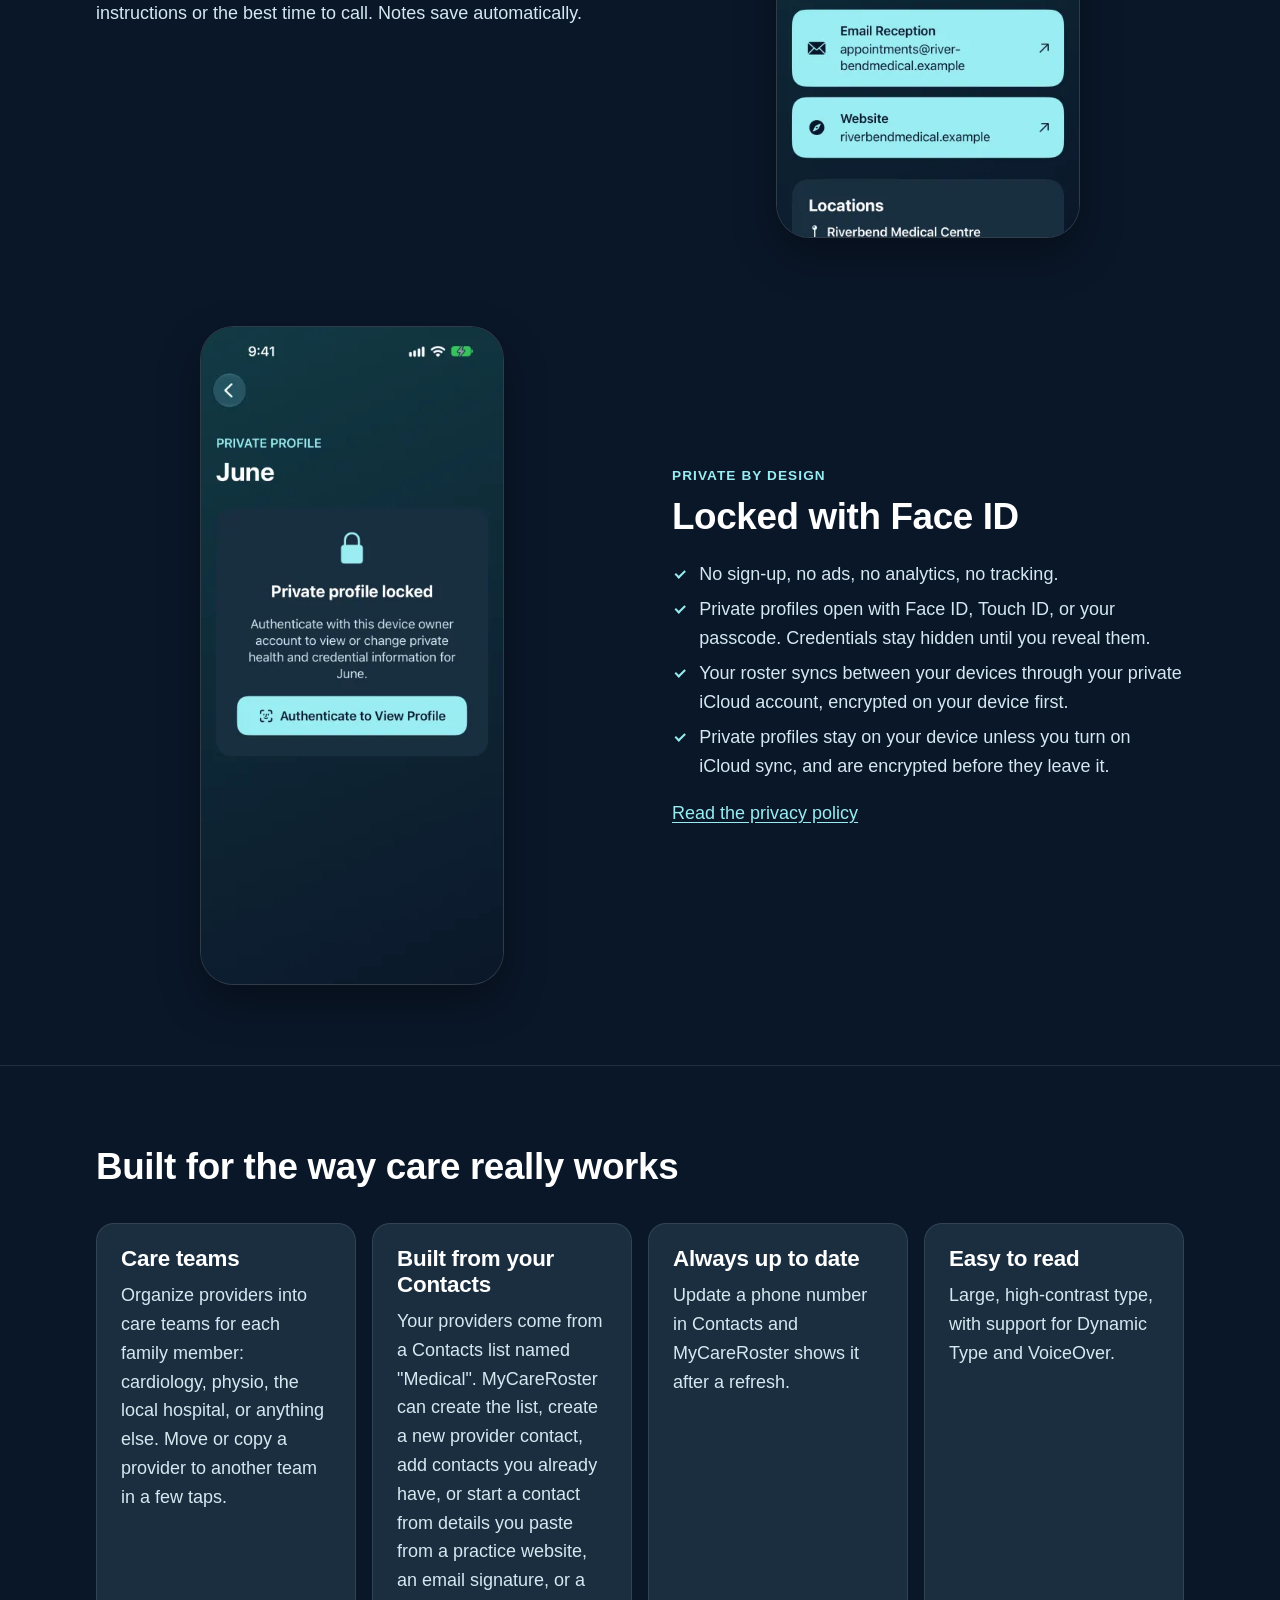
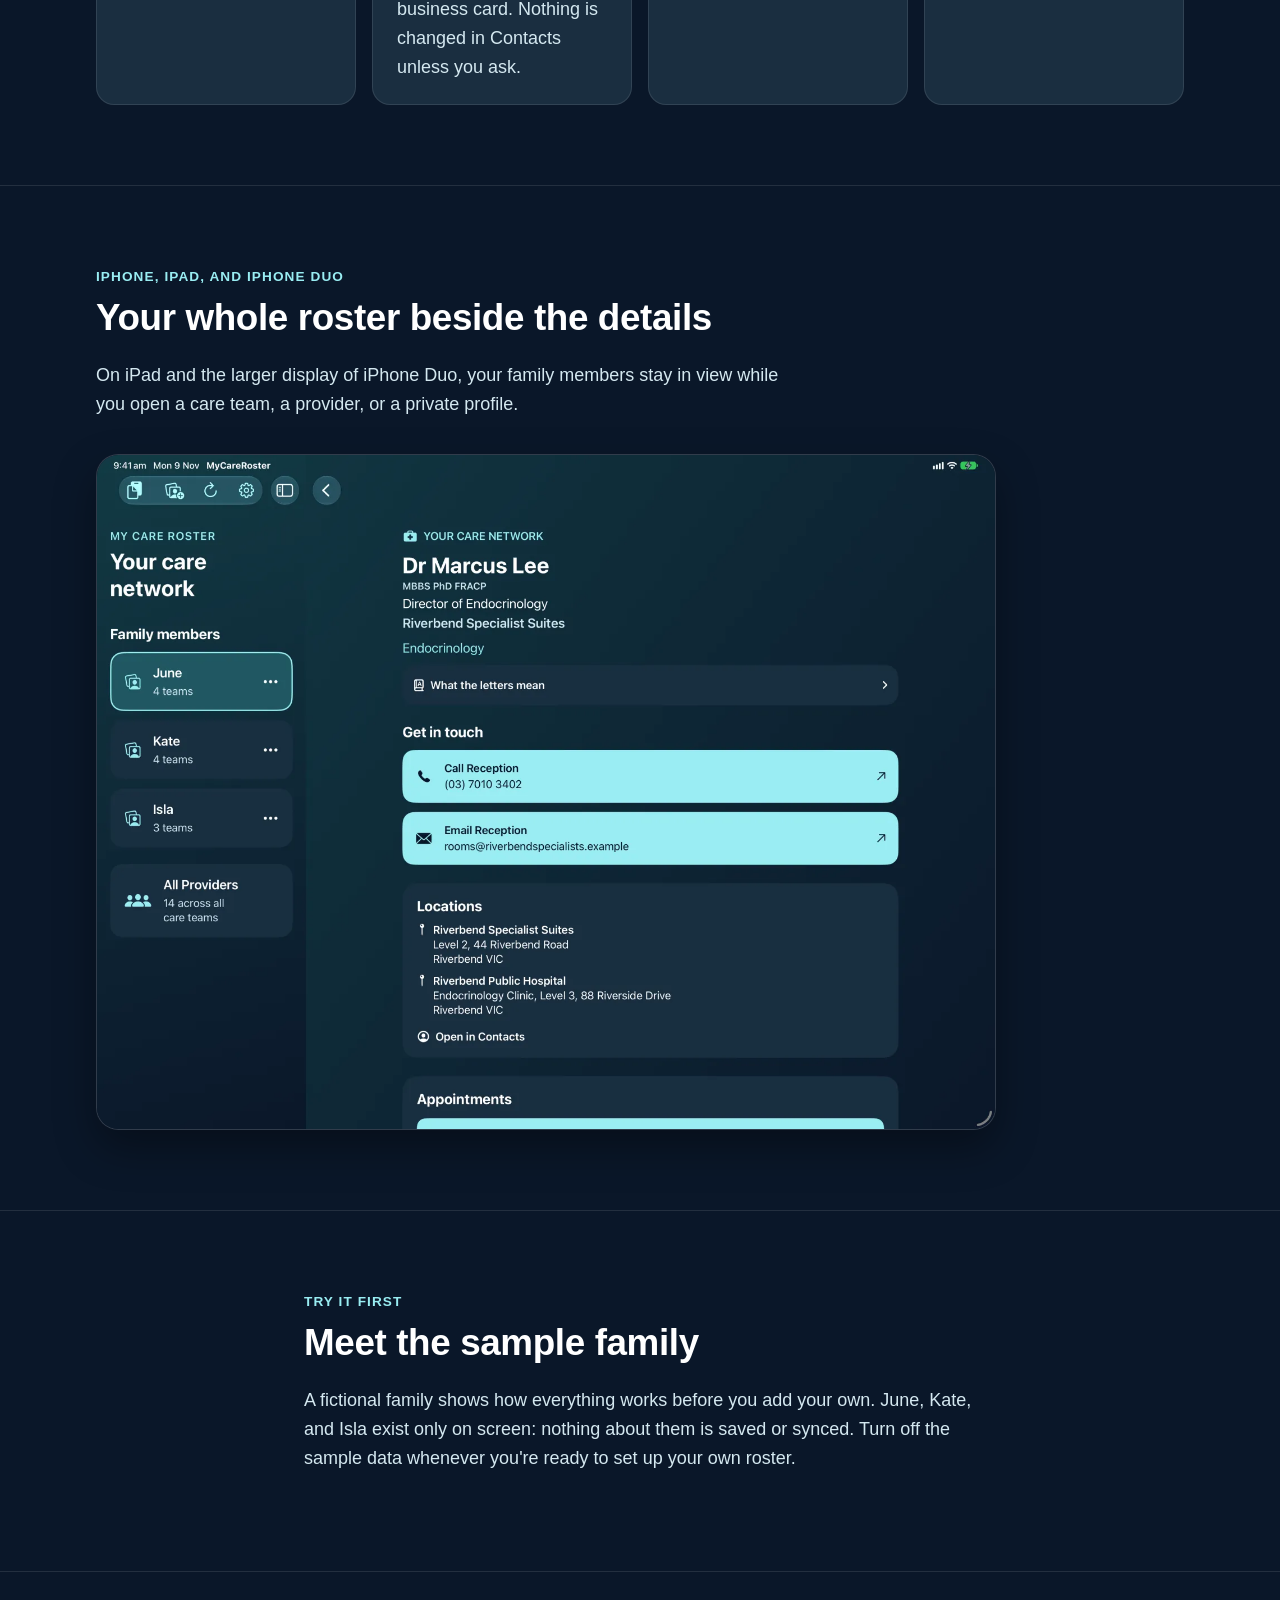
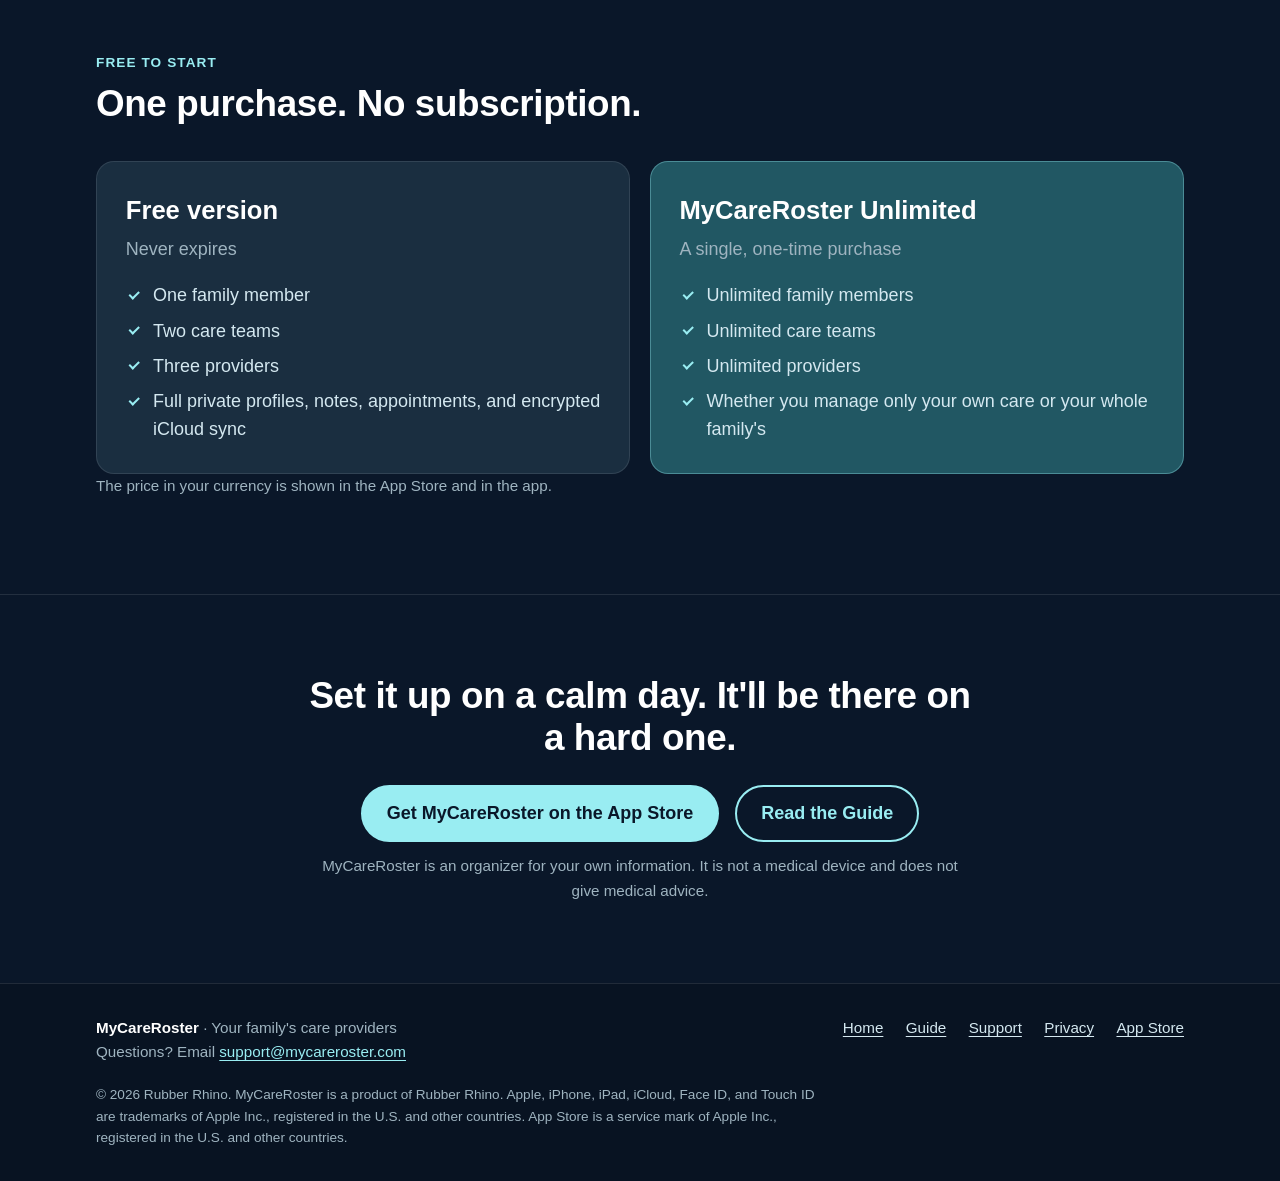
==== commit fb066b5d: "Update the site for MyCareRoster 1.2: rewrite the guide with Appointments, Pasting a reminder, and P" ====
--- a/index.html
+++ b/index.html
@@ -4,7 +4,7 @@
   <meta charset="utf-8">
   <meta name="viewport" content="width=device-width, initial-scale=1, viewport-fit=cover">
   <title>MyCareRoster — Your family's care providers</title>
-  <meta name="description" content="MyCareRoster keeps your family's doctors, care teams, and the details every new-patient form asks for in one private place, ready the moment you need them. For iPhone and iPad.">
+  <meta name="description" content="MyCareRoster keeps your family's doctors, care teams, appointments, and the details every new-patient form asks for in one private place, ready the moment you need them. For iPhone and iPad.">
   <link rel="canonical" href="https://mycareroster.com/">
   <meta name="theme-color" content="#0a1729">
   <meta name="color-scheme" content="dark">
@@ -44,7 +44,7 @@
       <div class="container hero-grid">
         <div>
           <span class="eyebrow">Your family's care providers</span>
-          <h1><span>The new-patient form.</span> <span>The doctor's questions.</span> <span>A loved one's care.</span></h1>
+          <h1><span>The new-patient form.</span> <span>The doctor's questions.</span> <span>The next appointment.</span></h1>
           <p class="lead">Every GP, specialist, and detail you need, in one private place, ready when the pressure's on.</p>
           <div class="actions">
             <a class="button" href="https://apps.apple.com/app/id6816753619">Get MyCareRoster on the App Store</a>
@@ -57,7 +57,7 @@
                srcset="/assets/img/iphone-roster-400.webp 400w, /assets/img/iphone-roster-800.webp 800w"
                sizes="(min-width: 52rem) 19rem, min(100vw, 19rem)"
                width="400" height="870"
-               alt="The MyCareRoster home screen, titled Your care network, listing the family members June, Kate, and Isla, and All Providers.">
+               alt="The MyCareRoster home screen, titled Your care network, listing the family members June, Kate, and Isla, and All Providers, with the Paste Reminder, Add Family Member, Refresh, and Settings buttons at the top.">
         </figure>
       </div>
     </section>
@@ -76,7 +76,7 @@
             <span class="eyebrow">For the new-patient form</span>
             <h2>Fill in forms without the scramble</h2>
             <p>At home or in the waiting room, each family member's legal names, health card and insurance numbers, hospital record numbers, allergies, medicines, conditions, and procedures are ready to copy, one field at a time.</p>
-            <p>Copied values stay on the device you're using and clear from the clipboard after two minutes.</p>
+            <p>Copied values stay on the device you're using and clear from the clipboard after two minutes. A provider's fax number is there to copy too, for referral forms.</p>
           </div>
           <figure class="shot phone">
             <img src="/assets/img/iphone-profile-conditions-400.webp"
@@ -92,13 +92,14 @@
             <span class="eyebrow">For the appointment</span>
             <h2>Every specialist, answered</h2>
             <p>When a doctor asks who else is treating you, or who should receive a report, every specialist on each care team is right there, with their practice and contact details.</p>
+            <p>"What the letters mean" explains the credentials after a provider's name, such as MBBS, FRACP, or FACS.</p>
           </div>
           <figure class="shot phone">
             <img src="/assets/img/iphone-team-thyroid-400.webp"
                  srcset="/assets/img/iphone-team-thyroid-400.webp 400w, /assets/img/iphone-team-thyroid-800.webp 800w"
                  sizes="(min-width: 52rem) 19rem, min(100vw, 19rem)"
                  width="400" height="870" loading="lazy"
-                 alt="A care team named Thyroid, listing its team members, an endocrinologist and a GP.">
+                 alt="Kate's care team named Thyroid, listing its team members, Dr Marcus Lee, endocrinology, and Dr Tom Whitfield, a GP, with their credentials.">
           </figure>
         </div>
 
@@ -113,26 +114,43 @@
                  srcset="/assets/img/iphone-family-kate-400.webp 400w, /assets/img/iphone-family-kate-800.webp 800w"
                  sizes="(min-width: 52rem) 19rem, min(100vw, 19rem)"
                  width="400" height="870" loading="lazy"
-                 alt="Kate's screen, with her primary GP and a Call Reception button at the top, her private profile, and her care teams.">
+                 alt="Kate's screen, with her primary GP, Dr Tom Whitfield, and a Call Reception button at the top, her private profile, and her care teams.">
           </figure>
         </div>
 
         <div class="feature flip">
+          <div class="feature-text">
+            <span class="eyebrow">Appointments stay in Calendar</span>
+            <h2>Paste the reminder. It's in Calendar.</h2>
+            <p>Add an appointment from any provider's screen. Calendar's editor opens with their name filled in, and the address, phone consultation, or video consultation you choose. Each provider's upcoming and past appointments are listed on their screen.</p>
+            <p>Paste a reminder or confirmation from a text message or email. MyCareRoster reads the date, time, and place, and offers to add the appointment, move it, or delete a cancelled one. Nothing changes until you confirm, and MyCareRoster doesn't keep a copy of your appointments.</p>
+          </div>
+          <figure class="shot phone">
+            <img src="/assets/img/iphone-appointments-400.webp"
+                 srcset="/assets/img/iphone-appointments-400.webp 400w, /assets/img/iphone-appointments-800.webp 800w"
+                 sizes="(min-width: 52rem) 19rem, min(100vw, 19rem)"
+                 width="400" height="870" loading="lazy"
+                 alt="A GP's Appointments: an Add Appointment button, a Paste button for reminder or confirmation text, an upcoming appointment, and past appointments, one of them a phone consultation.">
+          </figure>
+        </div>
+
+        <div class="feature">
           <div class="feature-text">
             <span class="eyebrow">Less to remember</span>
             <h2>The details, plus your notes</h2>
-            <p>Call or email any provider with one tap. Keep private notes beside each provider, such as parking instructions or the best time to call.</p>
+            <p>Call or email any provider with one tap, text a mobile, or open their website. If their contact card has a WhatsApp, Signal, Telegram, or Messenger account, start a chat there.</p>
+            <p>Keep private notes beside each provider, such as parking instructions or the best time to call. Notes save automatically.</p>
           </div>
           <figure class="shot phone">
             <img src="/assets/img/iphone-gp-whitfield-400.webp"
                  srcset="/assets/img/iphone-gp-whitfield-400.webp 400w, /assets/img/iphone-gp-whitfield-800.webp 800w"
                  sizes="(min-width: 52rem) 19rem, min(100vw, 19rem)"
                  width="400" height="870" loading="lazy"
-                 alt="A GP's screen with Call Reception and Email Reception buttons, the practice and location, and a note about online booking.">
-          </figure>
-        </div>
-
-        <div class="feature">
+                 alt="A GP's screen: Dr Tom Whitfield, MBBS FRACGP, Practice Principal at Riverbend Medical Centre, with What the letters mean and Call Reception, Email Reception, and Website buttons.">
+          </figure>
+        </div>
+
+        <div class="feature flip">
           <div class="feature-text">
             <span class="eyebrow">Private by design</span>
             <h2>Locked with Face ID</h2>
@@ -163,11 +181,11 @@
         <ul class="cards">
           <li class="card">
             <h3>Care teams</h3>
-            <p>Organize providers into care teams for each family member: cardiology, physio, the local hospital, or anything else.</p>
+            <p>Organize providers into care teams for each family member: cardiology, physio, the local hospital, or anything else. Move or copy a provider to another team in a few taps.</p>
           </li>
           <li class="card">
             <h3>Built from your Contacts</h3>
-            <p>Your providers come from a Contacts list named "Medical". MyCareRoster can create the list, create a new provider contact, or add contacts you already have. Nothing is changed in Contacts unless you ask.</p>
+            <p>Your providers come from a Contacts list named "Medical". MyCareRoster can create the list, create a new provider contact, add contacts you already have, or start a contact from details you paste from a practice website, an email signature, or a business card. Nothing is changed in Contacts unless you ask.</p>
           </li>
           <li class="card">
             <h3>Always up to date</h3>
@@ -193,7 +211,7 @@
                srcset="/assets/img/ipad-provider-lee-900.webp 900w, /assets/img/ipad-provider-lee-1600.webp 1600w"
                sizes="(min-width: 72rem) 68rem, 100vw"
                width="900" height="675" loading="lazy"
-               alt="MyCareRoster on iPad: the family members on the left, and a specialist's contact details, practice, and notes on the right.">
+               alt="MyCareRoster on iPad: the family members on the left, and a specialist's details on the right, with his credentials, job title, practice, Call Reception and Email Reception buttons, and two locations.">
         </figure>
       </div>
     </section>
@@ -220,7 +238,7 @@
               <li>One family member</li>
               <li>Two care teams</li>
               <li>Three providers</li>
-              <li>Full private profiles, notes, and encrypted iCloud sync</li>
+              <li>Full private profiles, notes, appointments, and encrypted iCloud sync</li>
             </ul>
           </div>
           <div class="card featured">
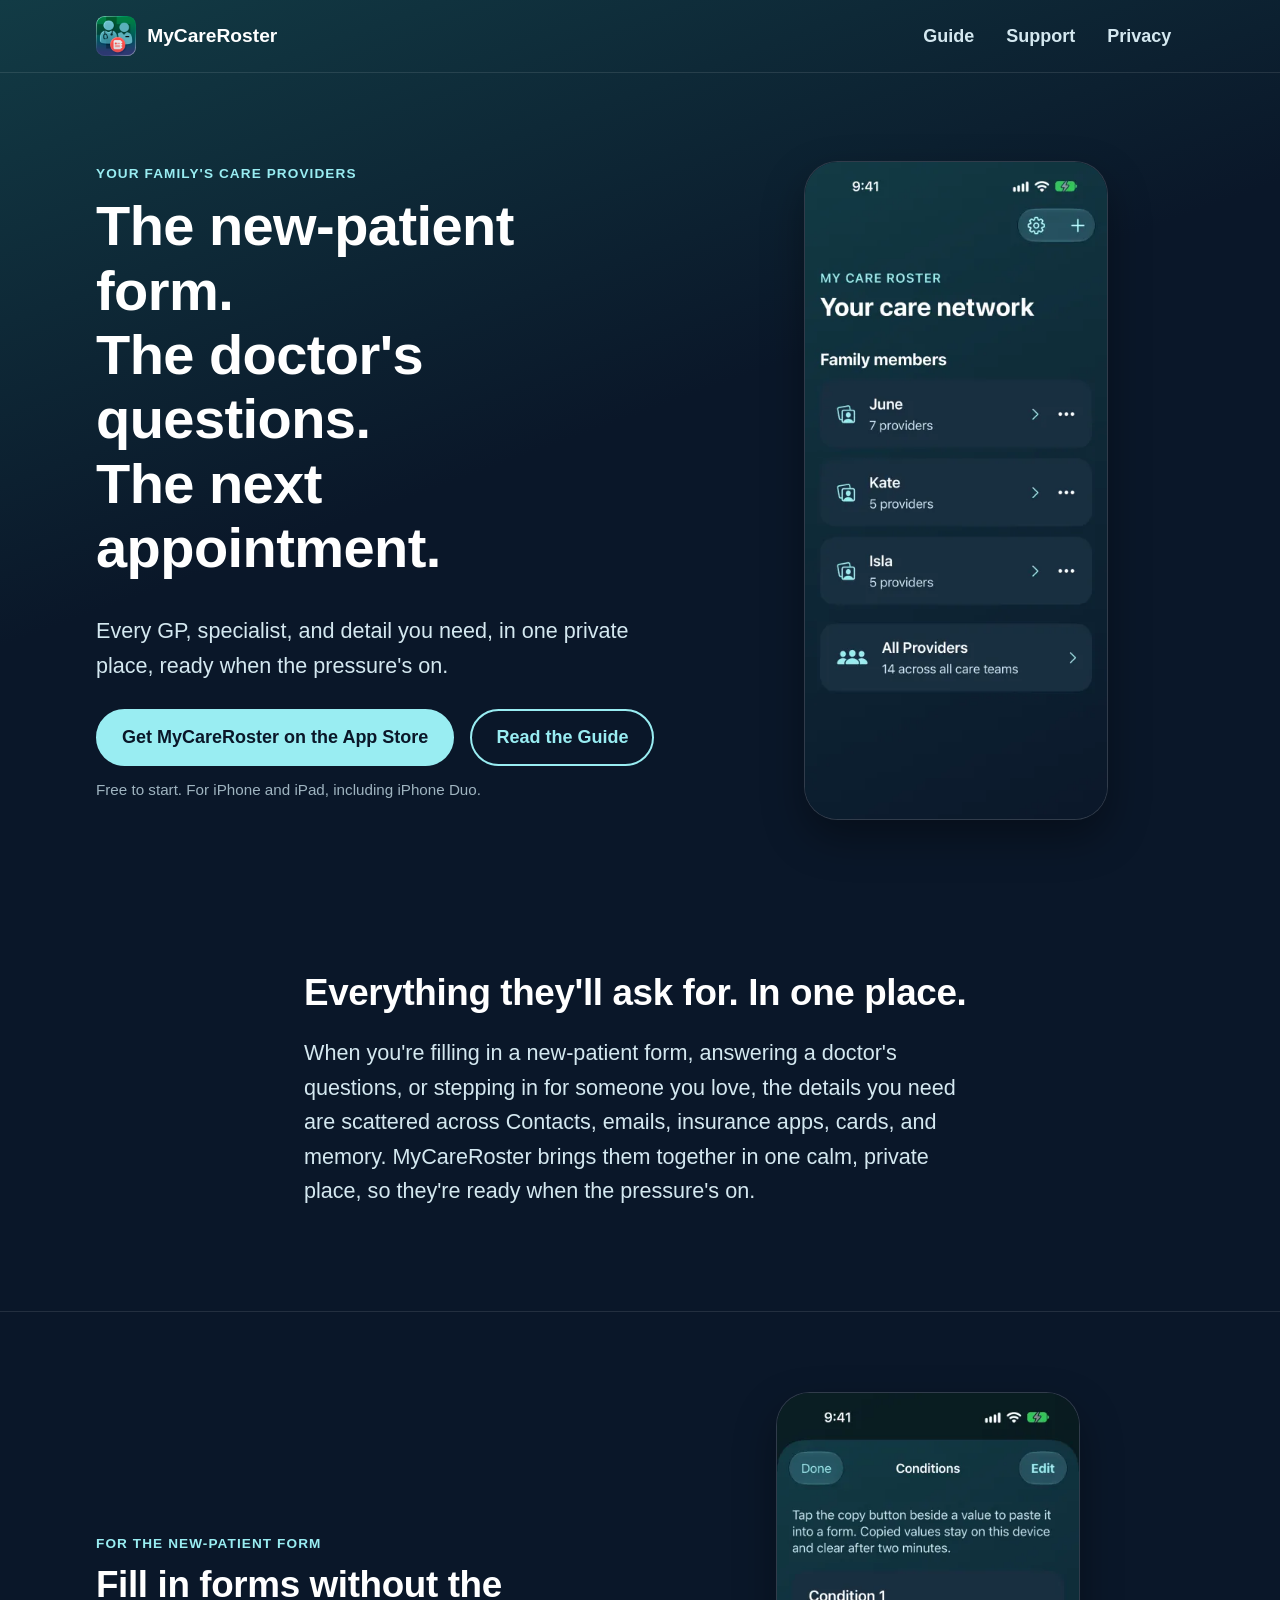
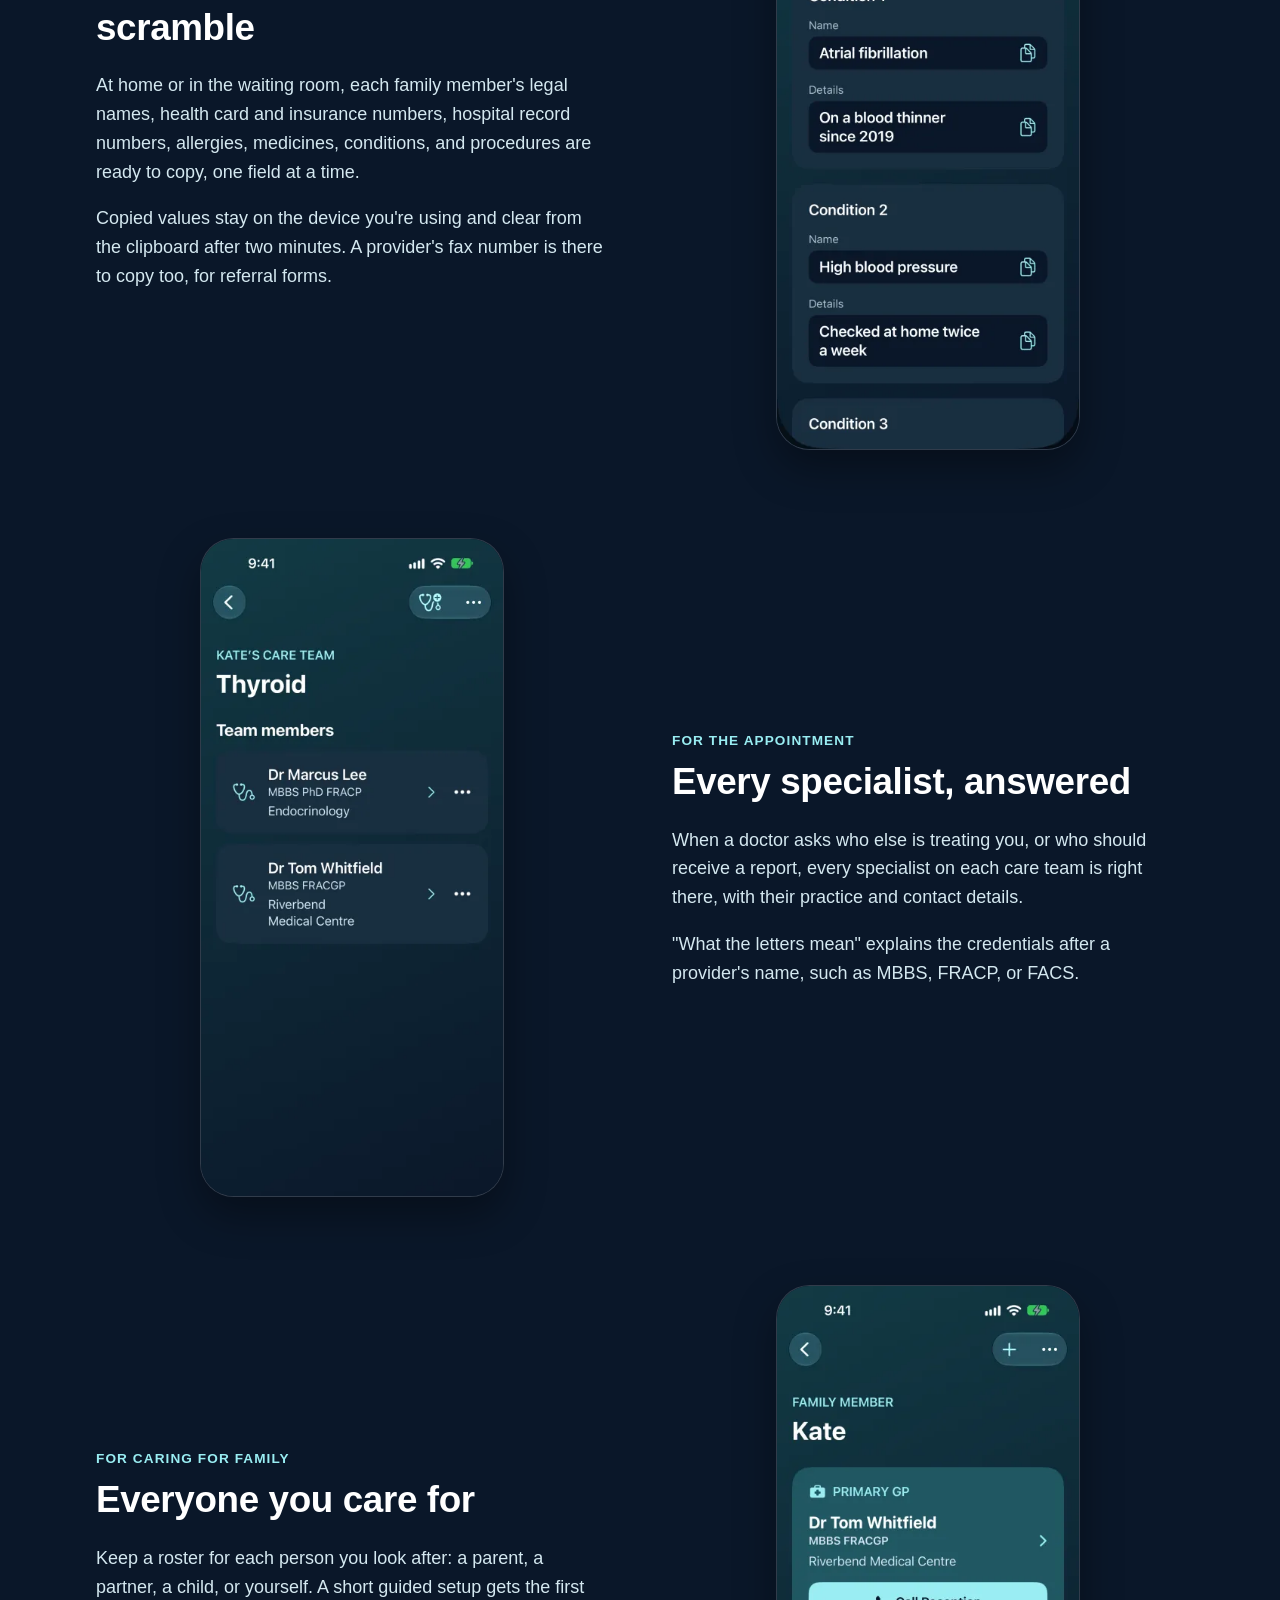
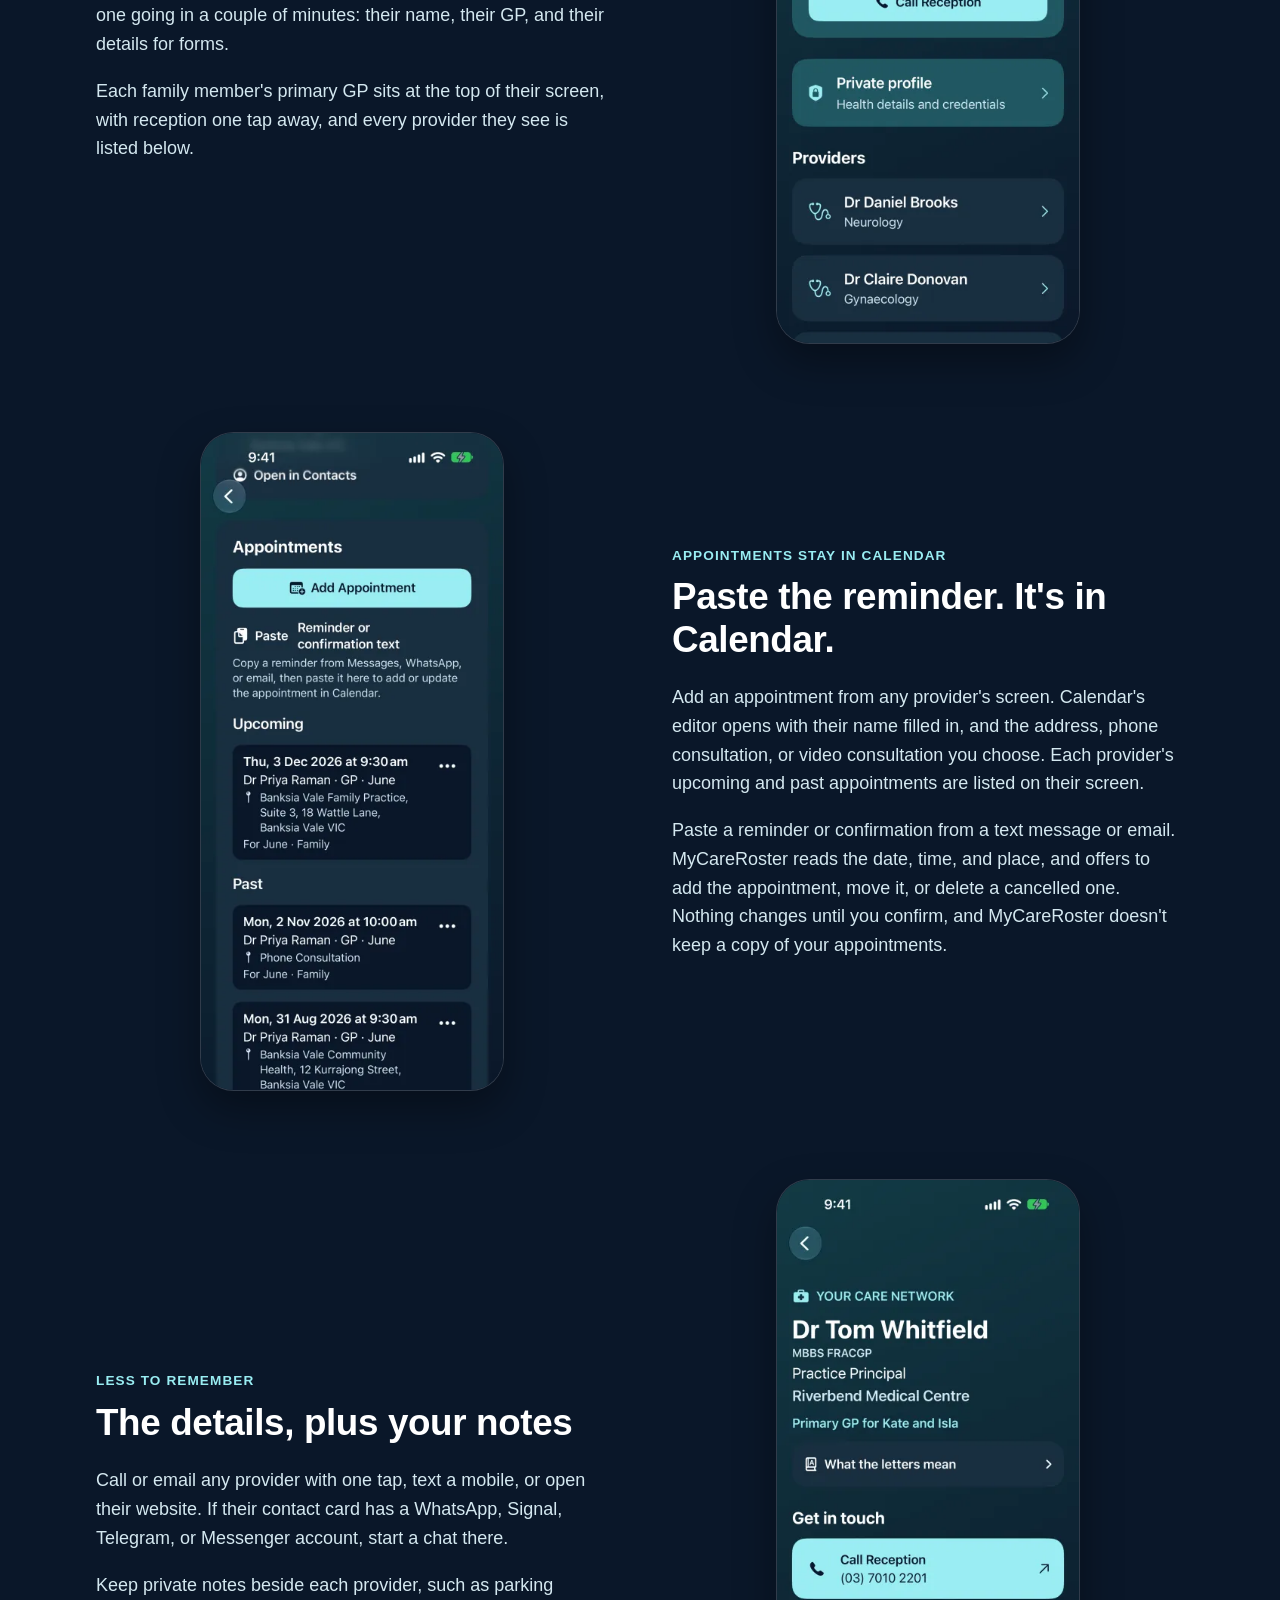
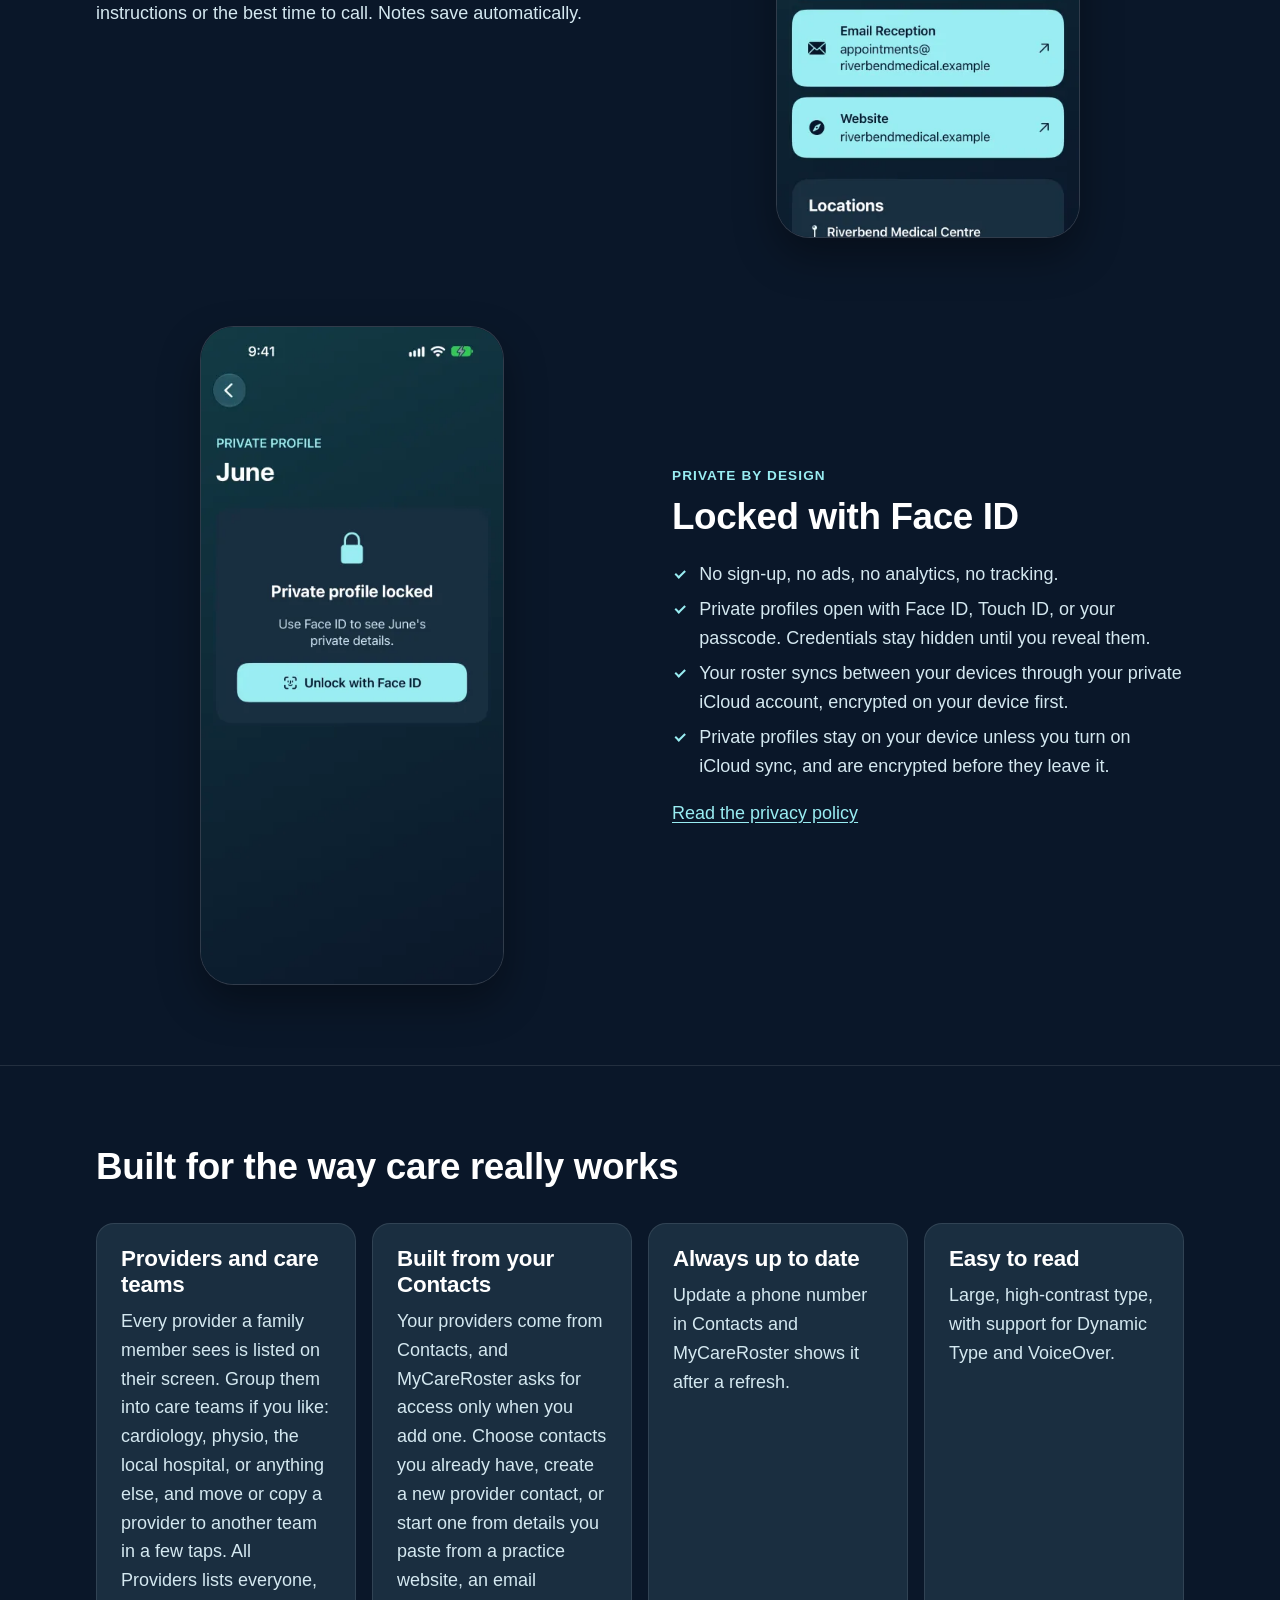
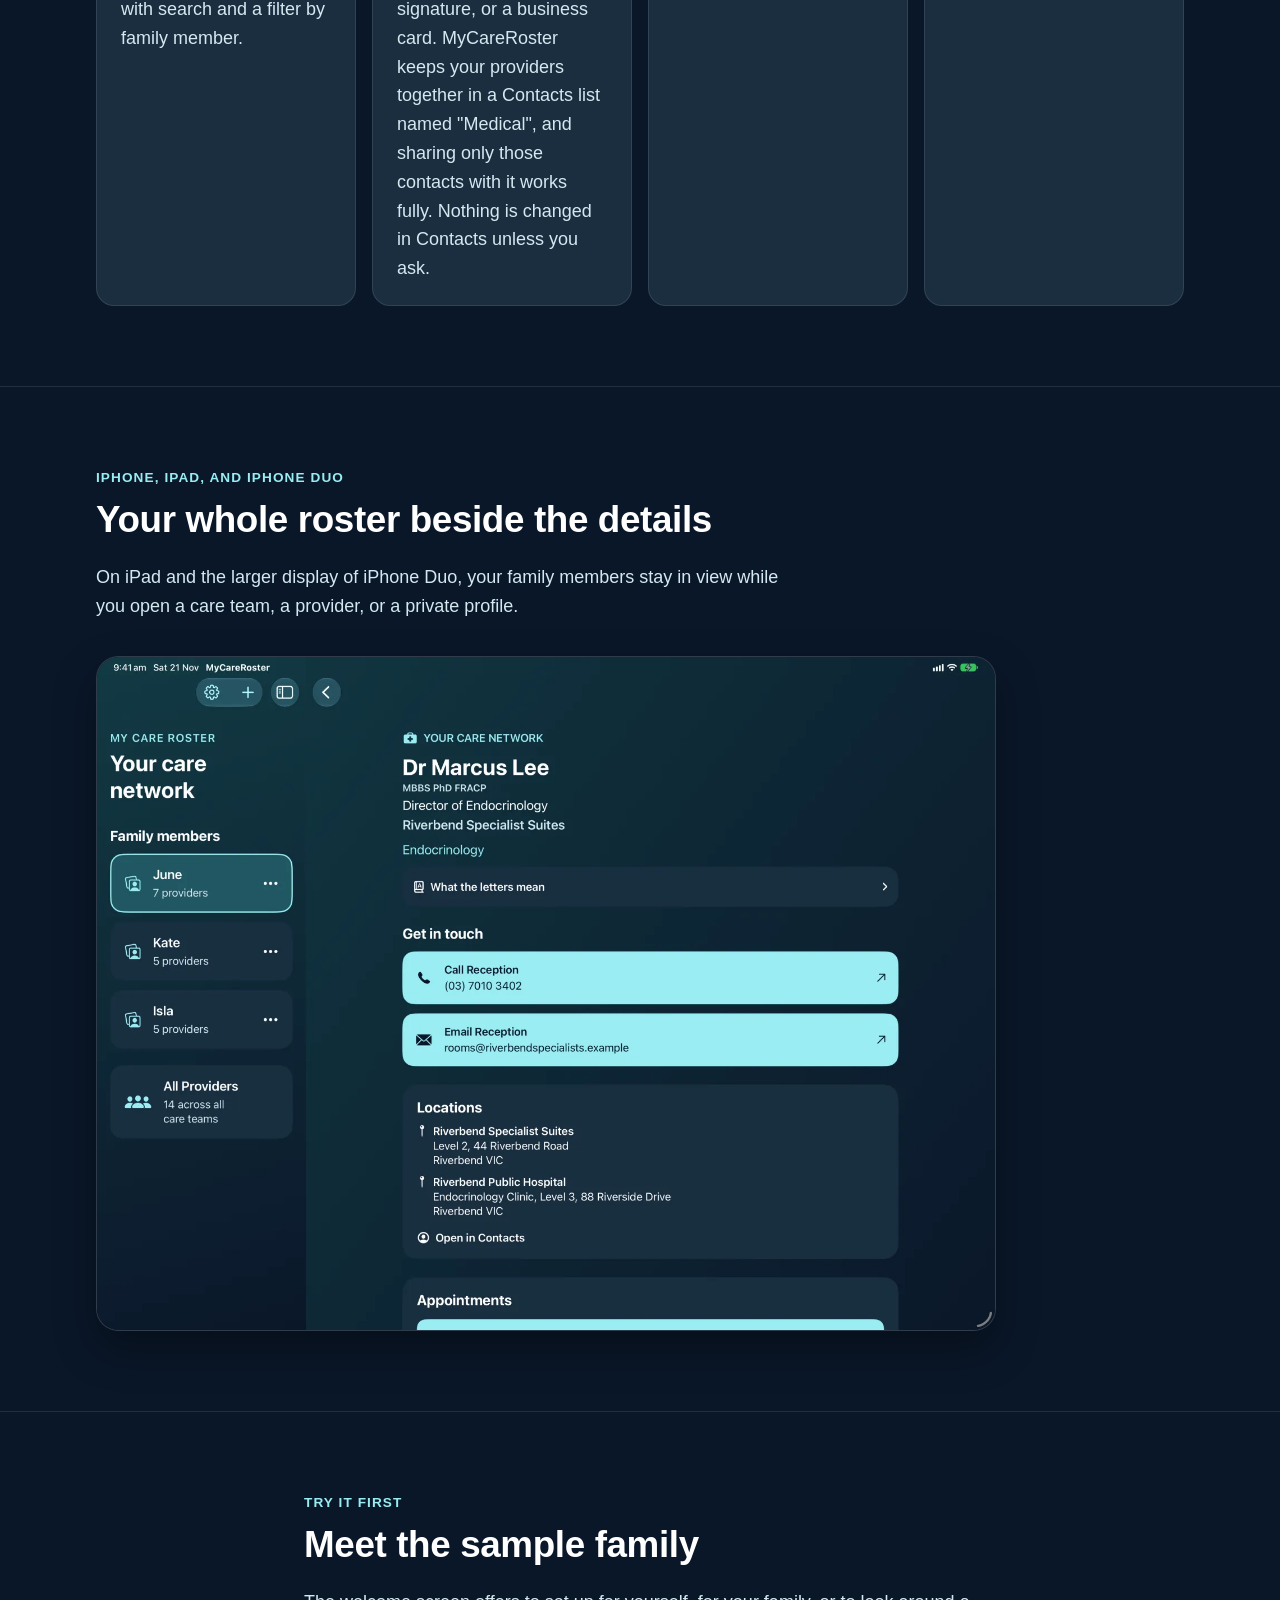
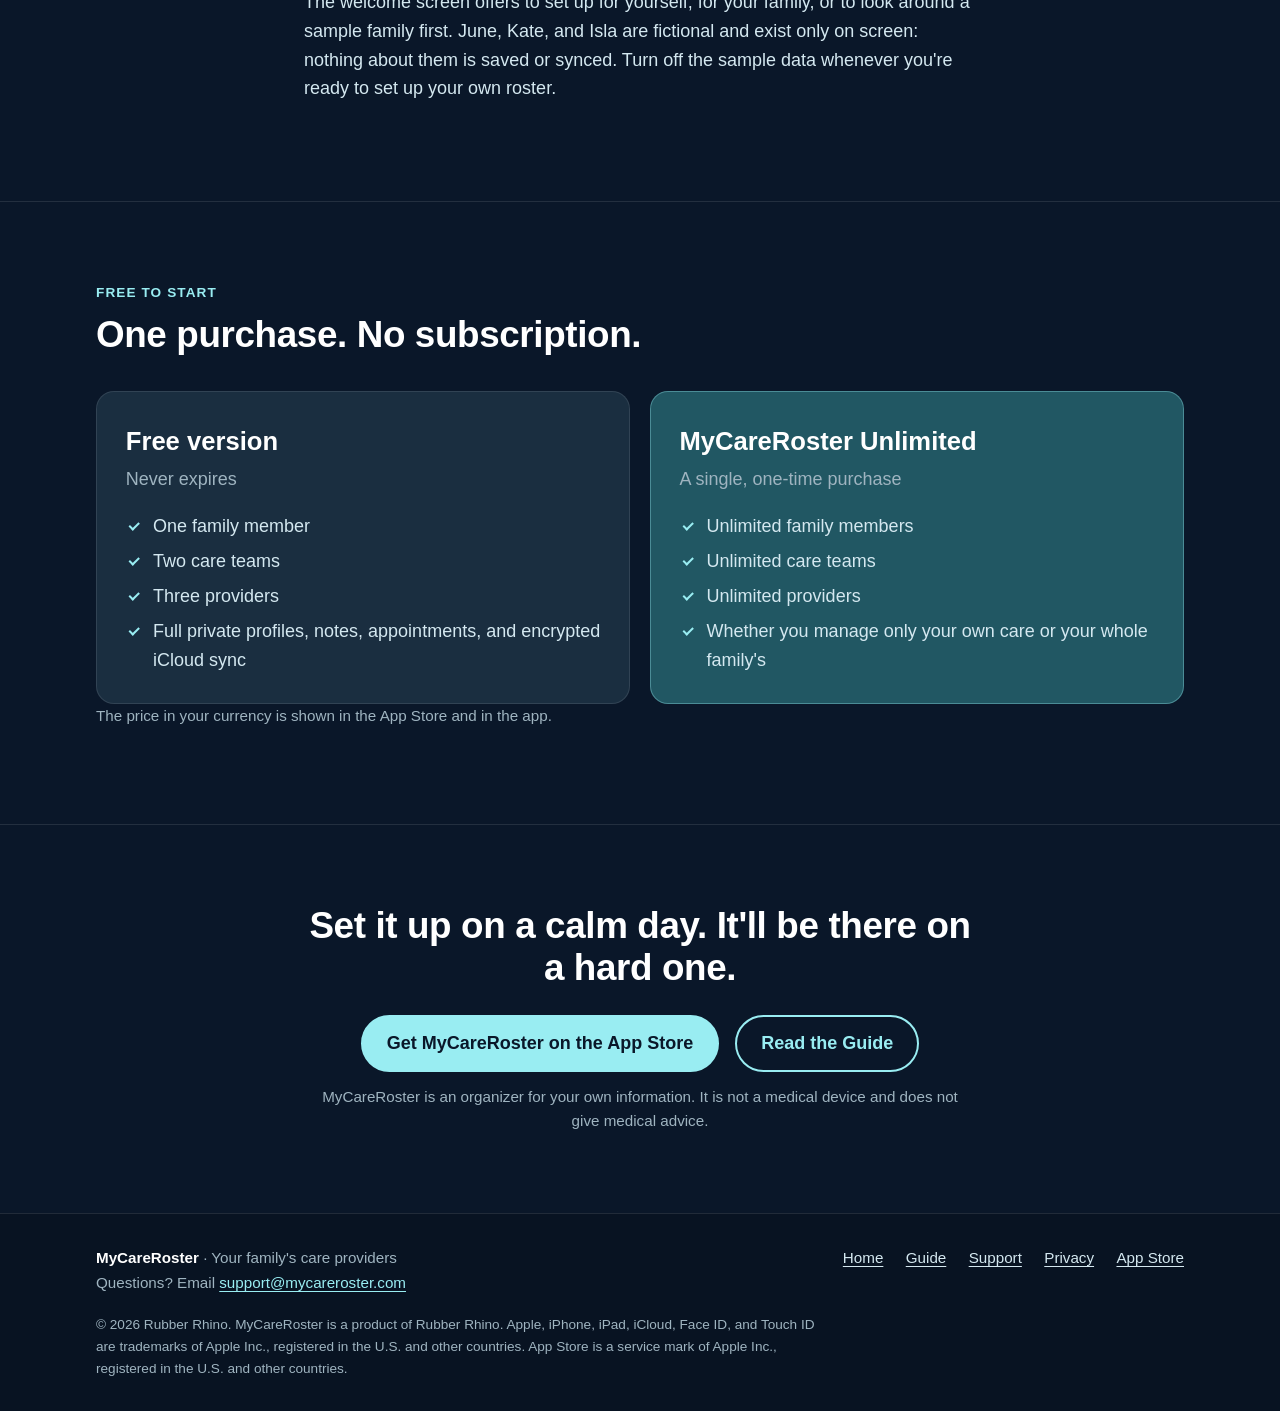
==== commit a9036324: "Update the site for MyCareRoster 1.3: describe the welcome screen and guided setup (Set Up for Mysel" ====
--- a/index.html
+++ b/index.html
@@ -57,7 +57,7 @@
                srcset="/assets/img/iphone-roster-400.webp 400w, /assets/img/iphone-roster-800.webp 800w"
                sizes="(min-width: 52rem) 19rem, min(100vw, 19rem)"
                width="400" height="870"
-               alt="The MyCareRoster home screen, titled Your care network, listing the family members June, Kate, and Isla, and All Providers, with the Paste Reminder, Add Family Member, Refresh, and Settings buttons at the top.">
+               alt="The MyCareRoster home screen, titled Your care network, listing the family members June, Kate, and Isla with how many providers each has, and All Providers, 14 across all care teams, with the Settings and + buttons at the top.">
         </figure>
       </div>
     </section>
@@ -107,14 +107,15 @@
           <div class="feature-text">
             <span class="eyebrow">For caring for family</span>
             <h2>Everyone you care for</h2>
-            <p>Keep a roster for each person you look after: a parent, a partner, a child, or yourself. Each family member's primary GP sits at the top of their screen, with reception one tap away.</p>
+            <p>Keep a roster for each person you look after: a parent, a partner, a child, or yourself. A short guided setup gets the first one going in a couple of minutes: their name, their GP, and their details for forms.</p>
+            <p>Each family member's primary GP sits at the top of their screen, with reception one tap away, and every provider they see is listed below.</p>
           </div>
           <figure class="shot phone">
             <img src="/assets/img/iphone-family-kate-400.webp"
                  srcset="/assets/img/iphone-family-kate-400.webp 400w, /assets/img/iphone-family-kate-800.webp 800w"
                  sizes="(min-width: 52rem) 19rem, min(100vw, 19rem)"
                  width="400" height="870" loading="lazy"
-                 alt="Kate's screen, with her primary GP, Dr Tom Whitfield, and a Call Reception button at the top, her private profile, and her care teams.">
+                 alt="Kate's screen, with her primary GP, Dr Tom Whitfield, and a Call Reception button at the top, her private profile, and her providers, starting with Dr Daniel Brooks, neurology, and Dr Claire Donovan, gynaecology.">
           </figure>
         </div>
 
@@ -130,7 +131,7 @@
                  srcset="/assets/img/iphone-appointments-400.webp 400w, /assets/img/iphone-appointments-800.webp 800w"
                  sizes="(min-width: 52rem) 19rem, min(100vw, 19rem)"
                  width="400" height="870" loading="lazy"
-                 alt="A GP's Appointments: an Add Appointment button, a Paste button for reminder or confirmation text, an upcoming appointment, and past appointments, one of them a phone consultation.">
+                 alt="June's GP's Appointments: an Add Appointment button, a Paste button for reminder or confirmation text, an upcoming appointment, and past appointments, one of them a phone consultation.">
           </figure>
         </div>
 
@@ -167,7 +168,7 @@
                  srcset="/assets/img/iphone-profile-locked-400.webp 400w, /assets/img/iphone-profile-locked-800.webp 800w"
                  sizes="(min-width: 52rem) 19rem, min(100vw, 19rem)"
                  width="400" height="870" loading="lazy"
-                 alt="A locked private profile, with an Authenticate to View Profile button.">
+                 alt="June's private profile, locked: Use Face ID to see June's private details, with an Unlock with Face ID button.">
           </figure>
         </div>
       </div>
@@ -180,12 +181,12 @@
         </div>
         <ul class="cards">
           <li class="card">
-            <h3>Care teams</h3>
-            <p>Organize providers into care teams for each family member: cardiology, physio, the local hospital, or anything else. Move or copy a provider to another team in a few taps.</p>
+            <h3>Providers and care teams</h3>
+            <p>Every provider a family member sees is listed on their screen. Group them into care teams if you like: cardiology, physio, the local hospital, or anything else, and move or copy a provider to another team in a few taps. All Providers lists everyone, with search and a filter by family member.</p>
           </li>
           <li class="card">
             <h3>Built from your Contacts</h3>
-            <p>Your providers come from a Contacts list named "Medical". MyCareRoster can create the list, create a new provider contact, add contacts you already have, or start a contact from details you paste from a practice website, an email signature, or a business card. Nothing is changed in Contacts unless you ask.</p>
+            <p>Your providers come from Contacts, and MyCareRoster asks for access only when you add one. Choose contacts you already have, create a new provider contact, or start one from details you paste from a practice website, an email signature, or a business card. MyCareRoster keeps your providers together in a Contacts list named "Medical", and sharing only those contacts with it works fully. Nothing is changed in Contacts unless you ask.</p>
           </li>
           <li class="card">
             <h3>Always up to date</h3>
@@ -220,7 +221,7 @@
       <div class="container narrow">
         <span class="eyebrow">Try it first</span>
         <h2 id="sample">Meet the sample family</h2>
-        <p>A fictional family shows how everything works before you add your own. June, Kate, and Isla exist only on screen: nothing about them is saved or synced. Turn off the sample data whenever you're ready to set up your own roster.</p>
+        <p>The welcome screen offers to set up for yourself, for your family, or to look around a sample family first. June, Kate, and Isla are fictional and exist only on screen: nothing about them is saved or synced. Turn off the sample data whenever you're ready to set up your own roster.</p>
       </div>
     </section>
 
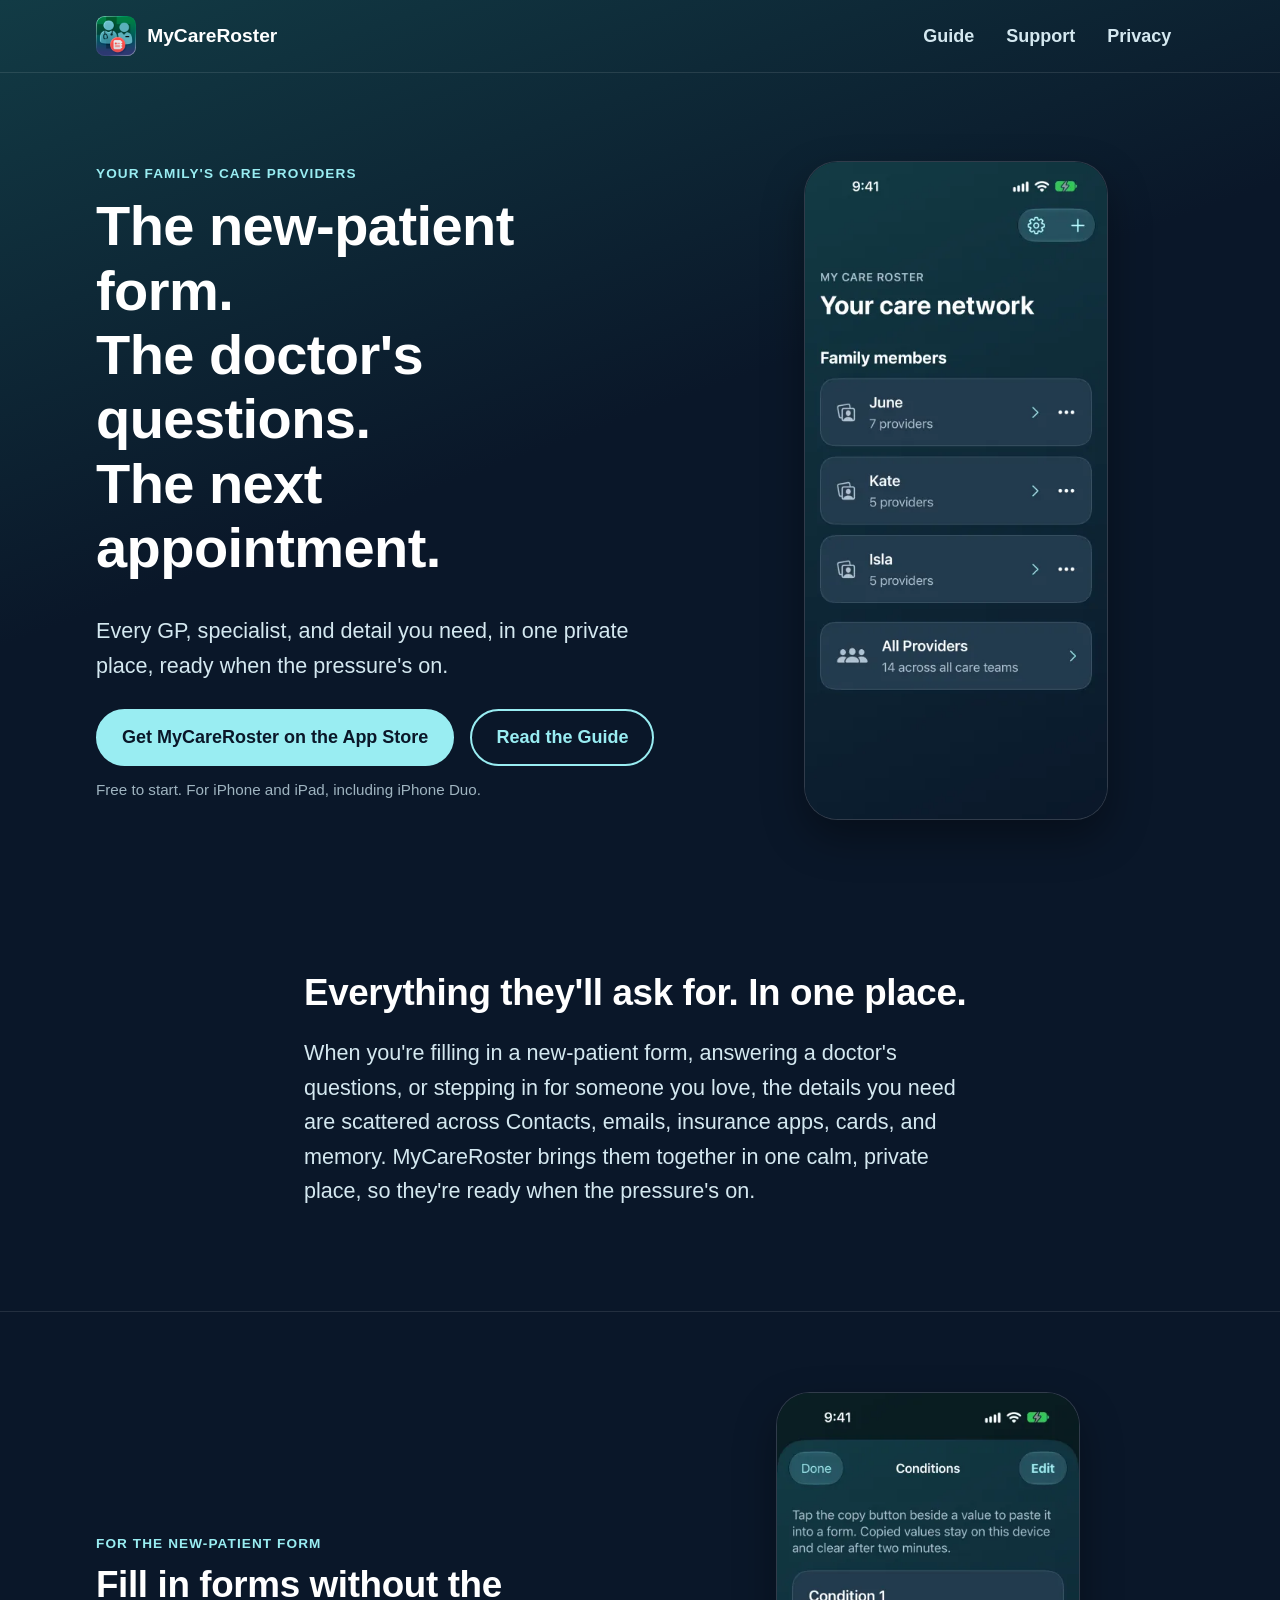
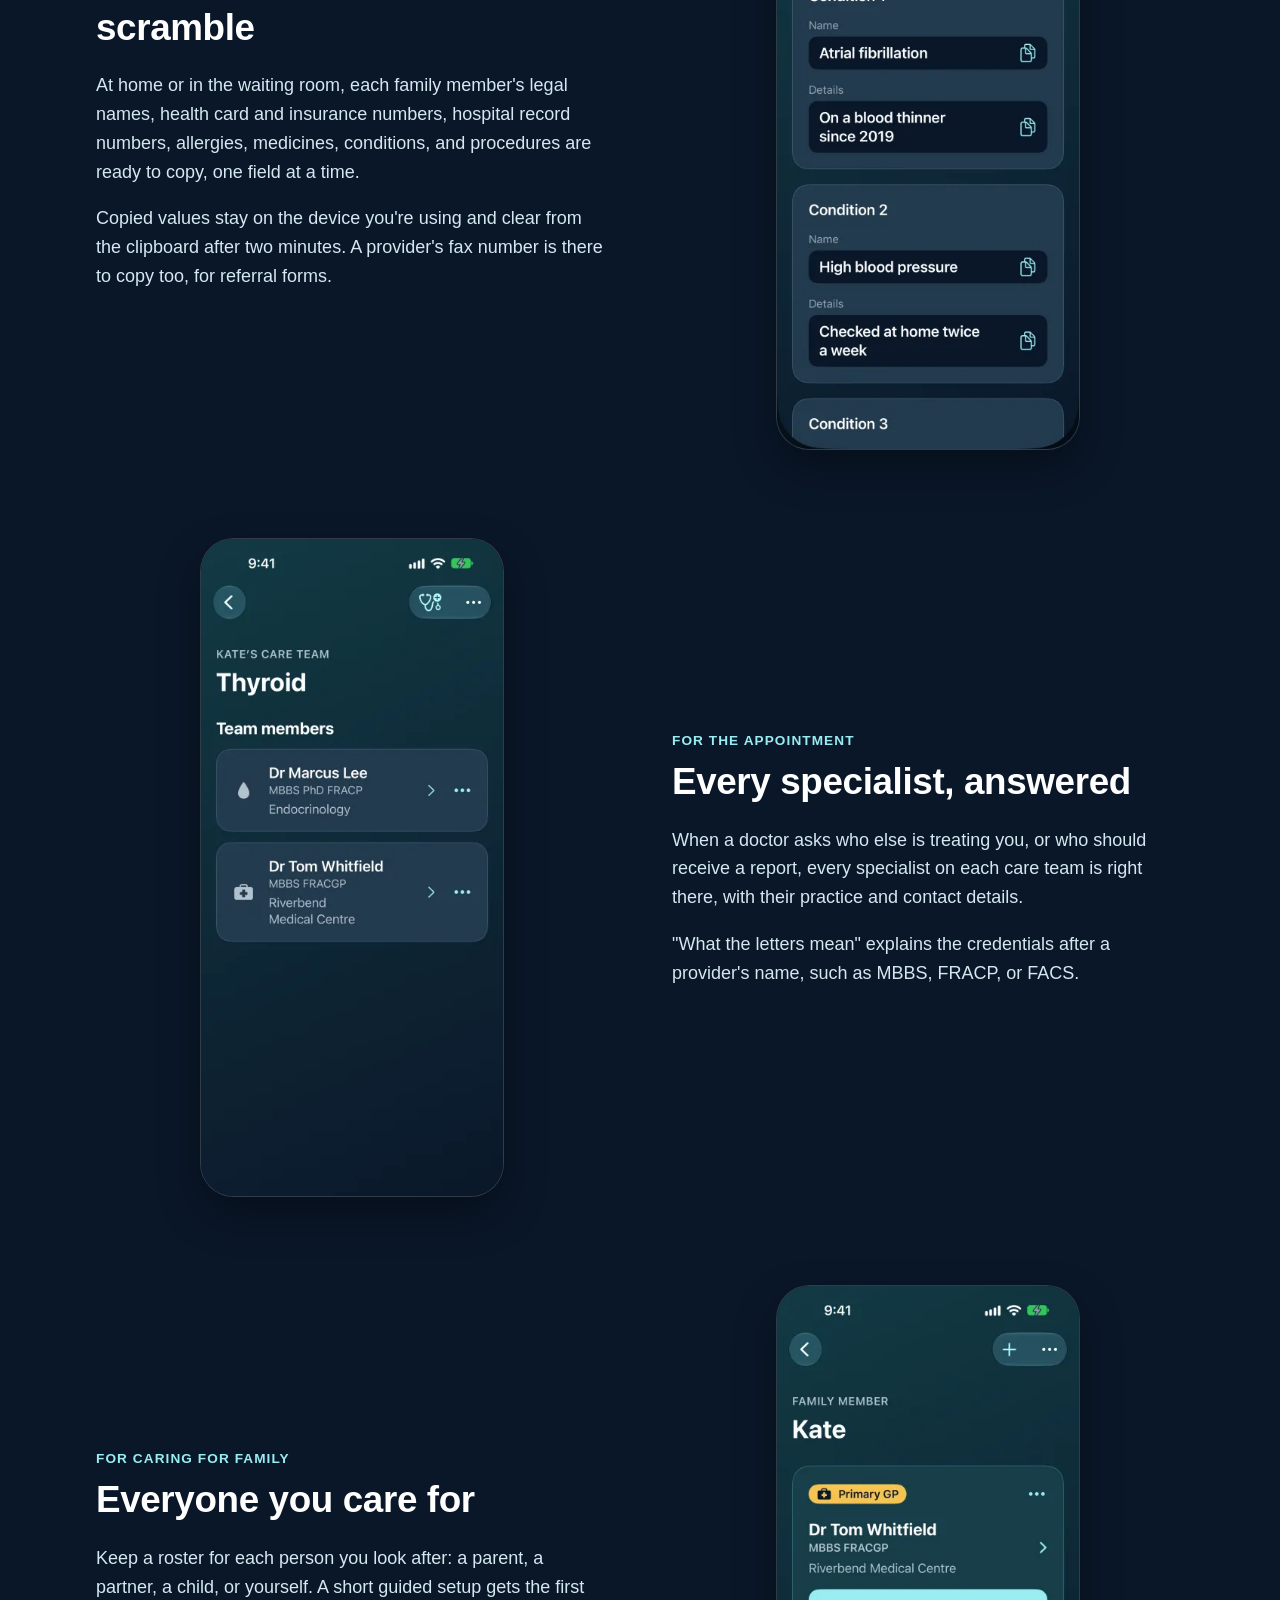
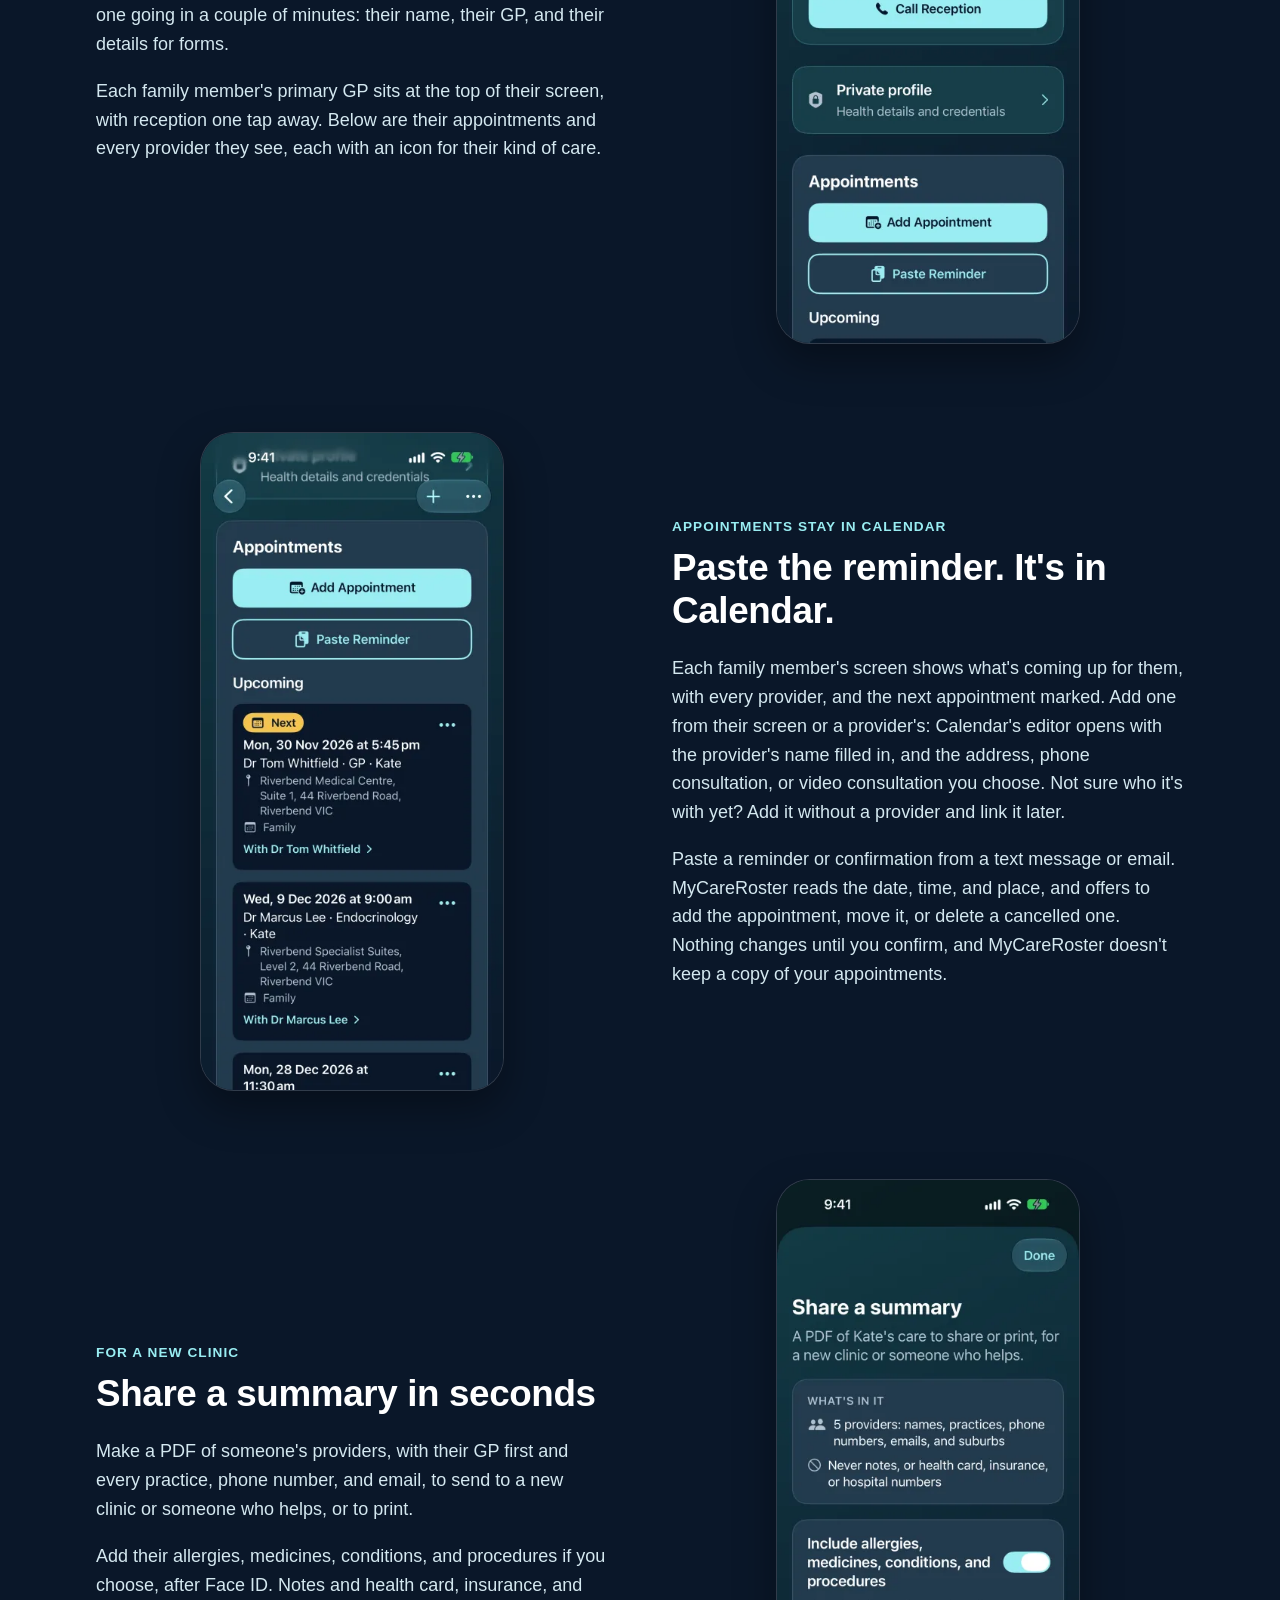
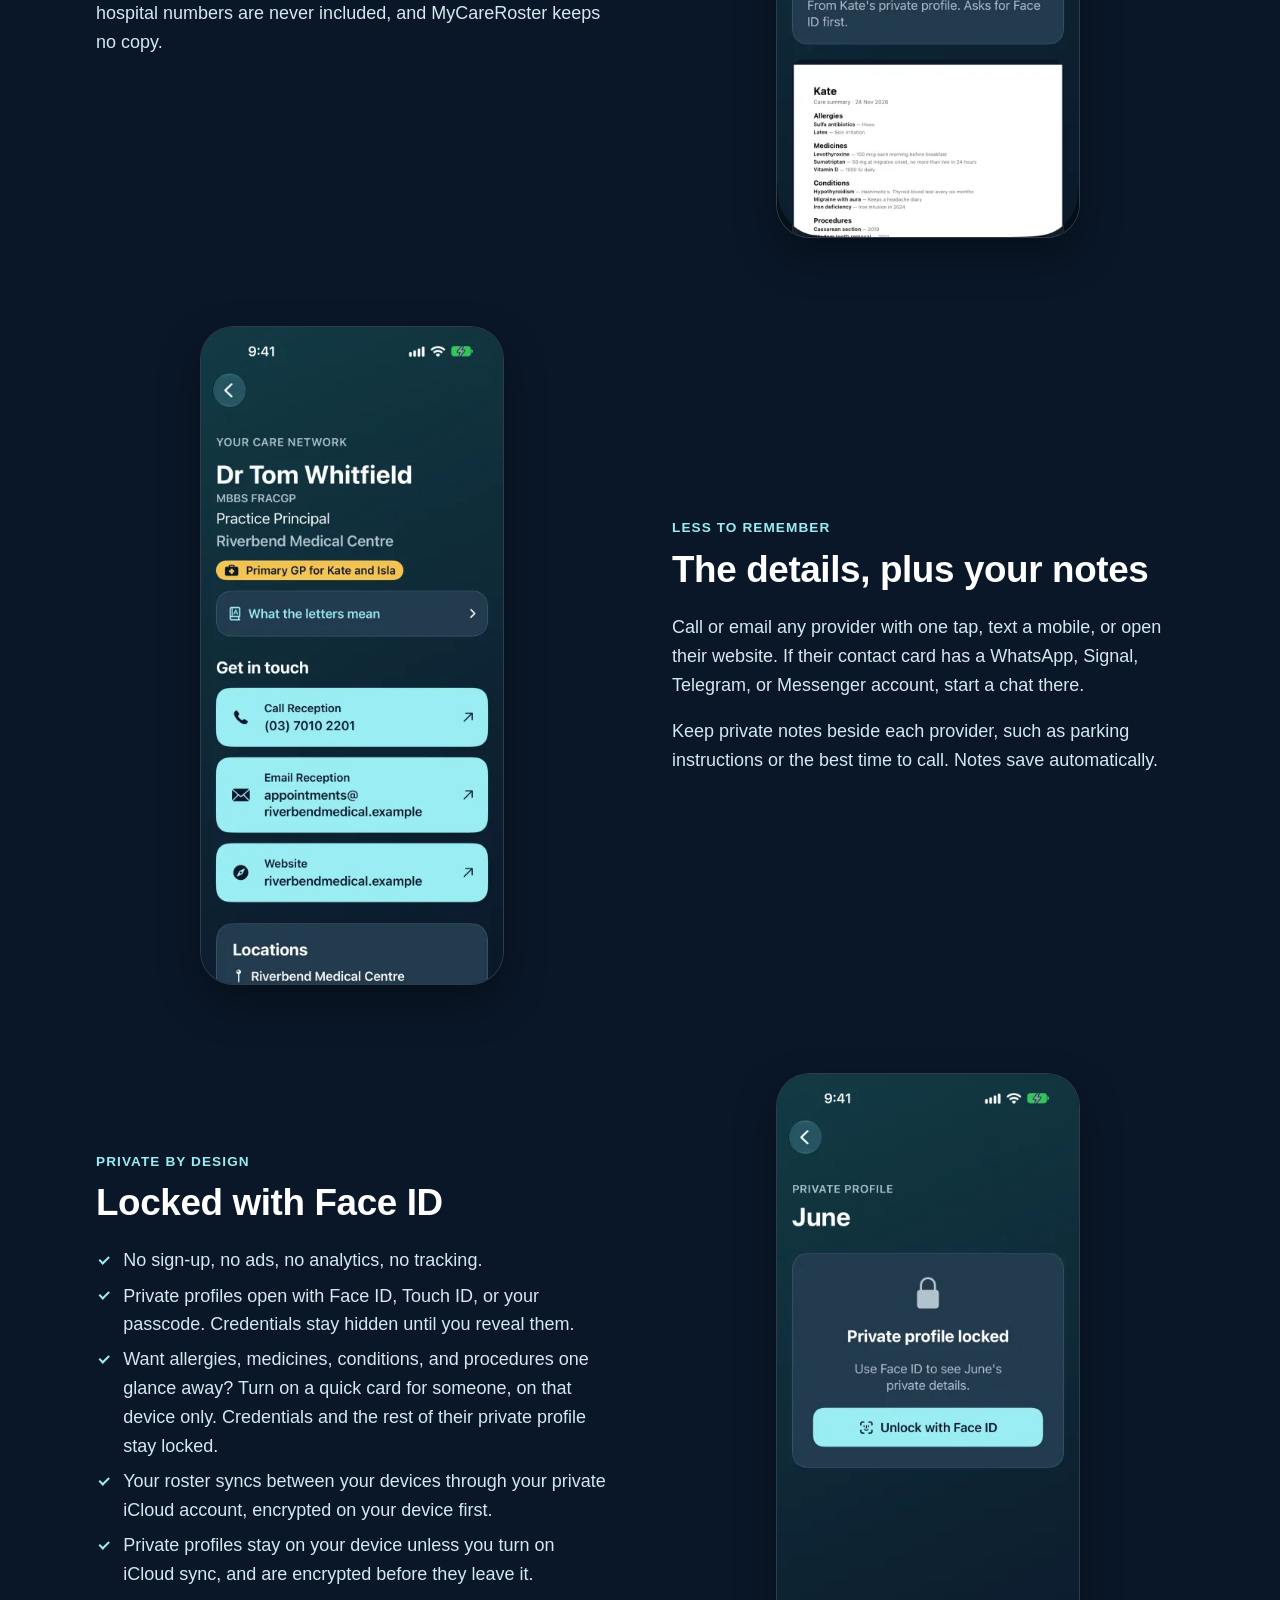
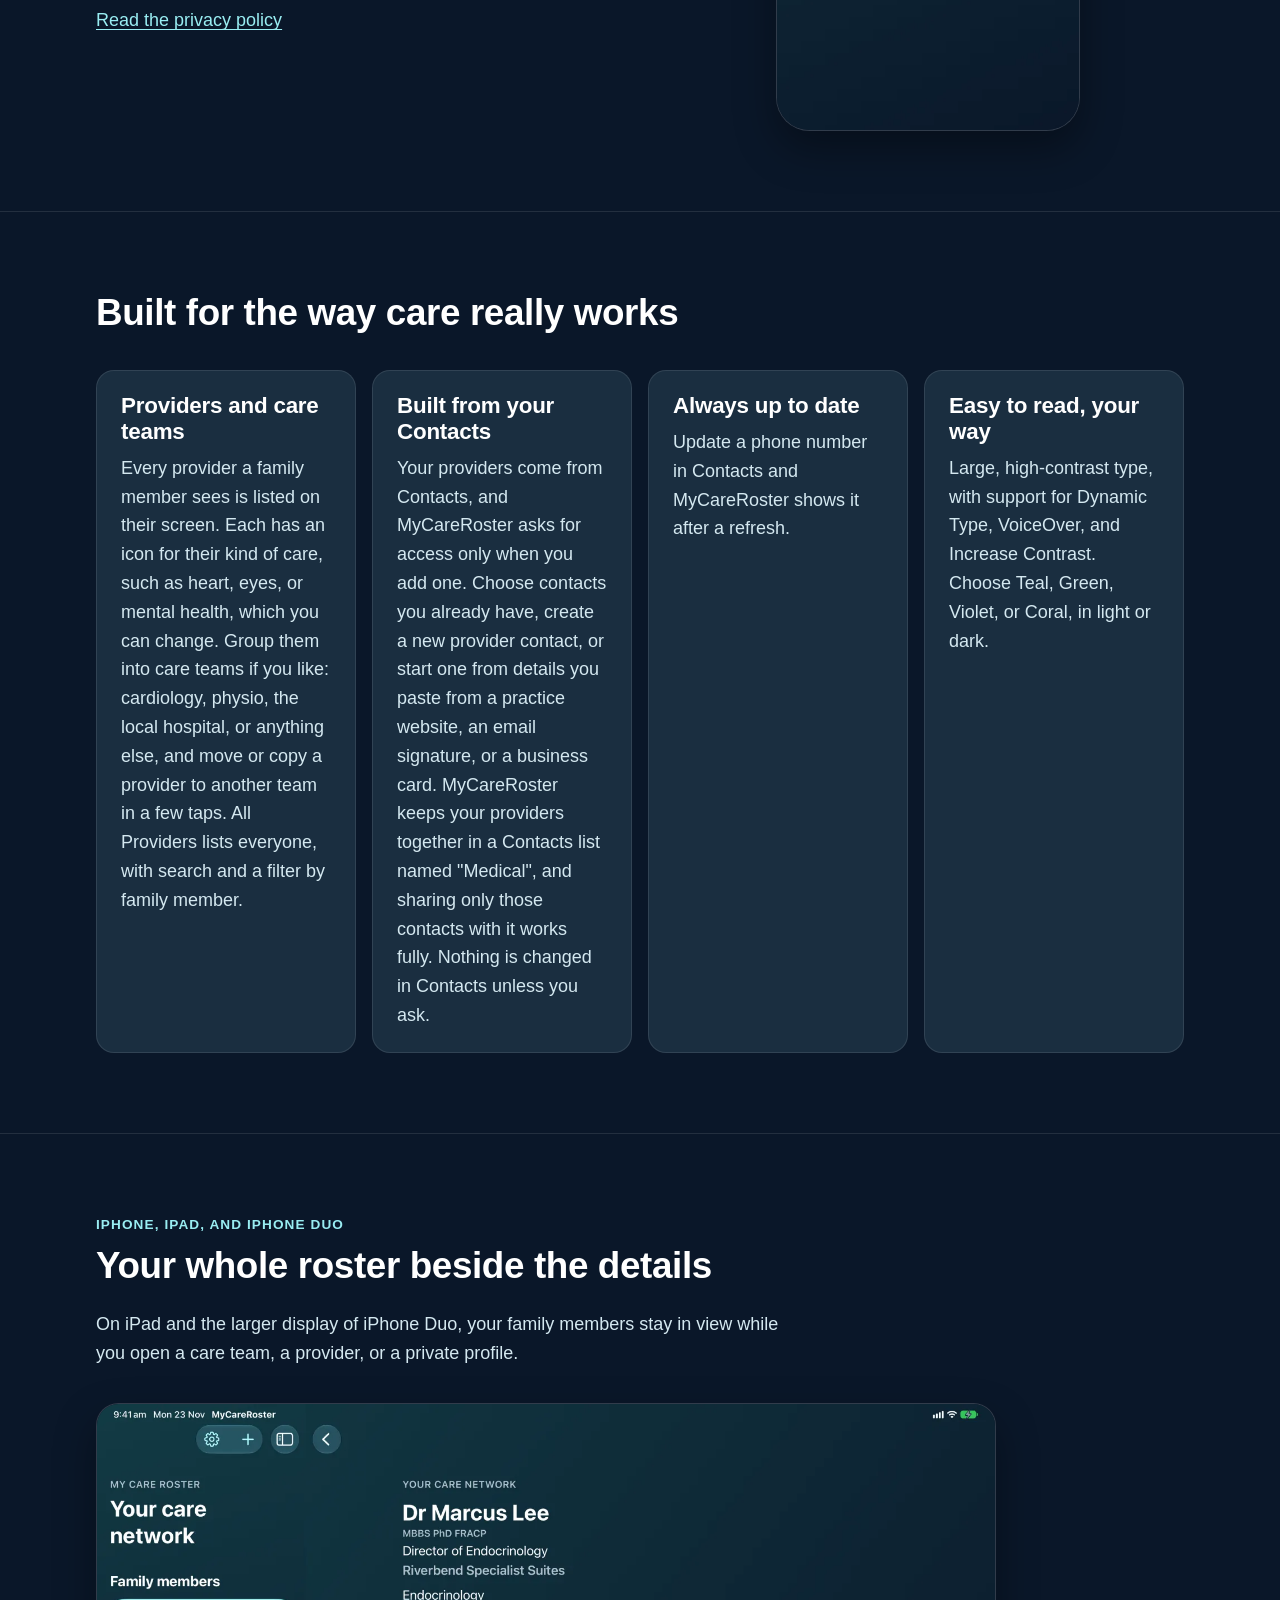
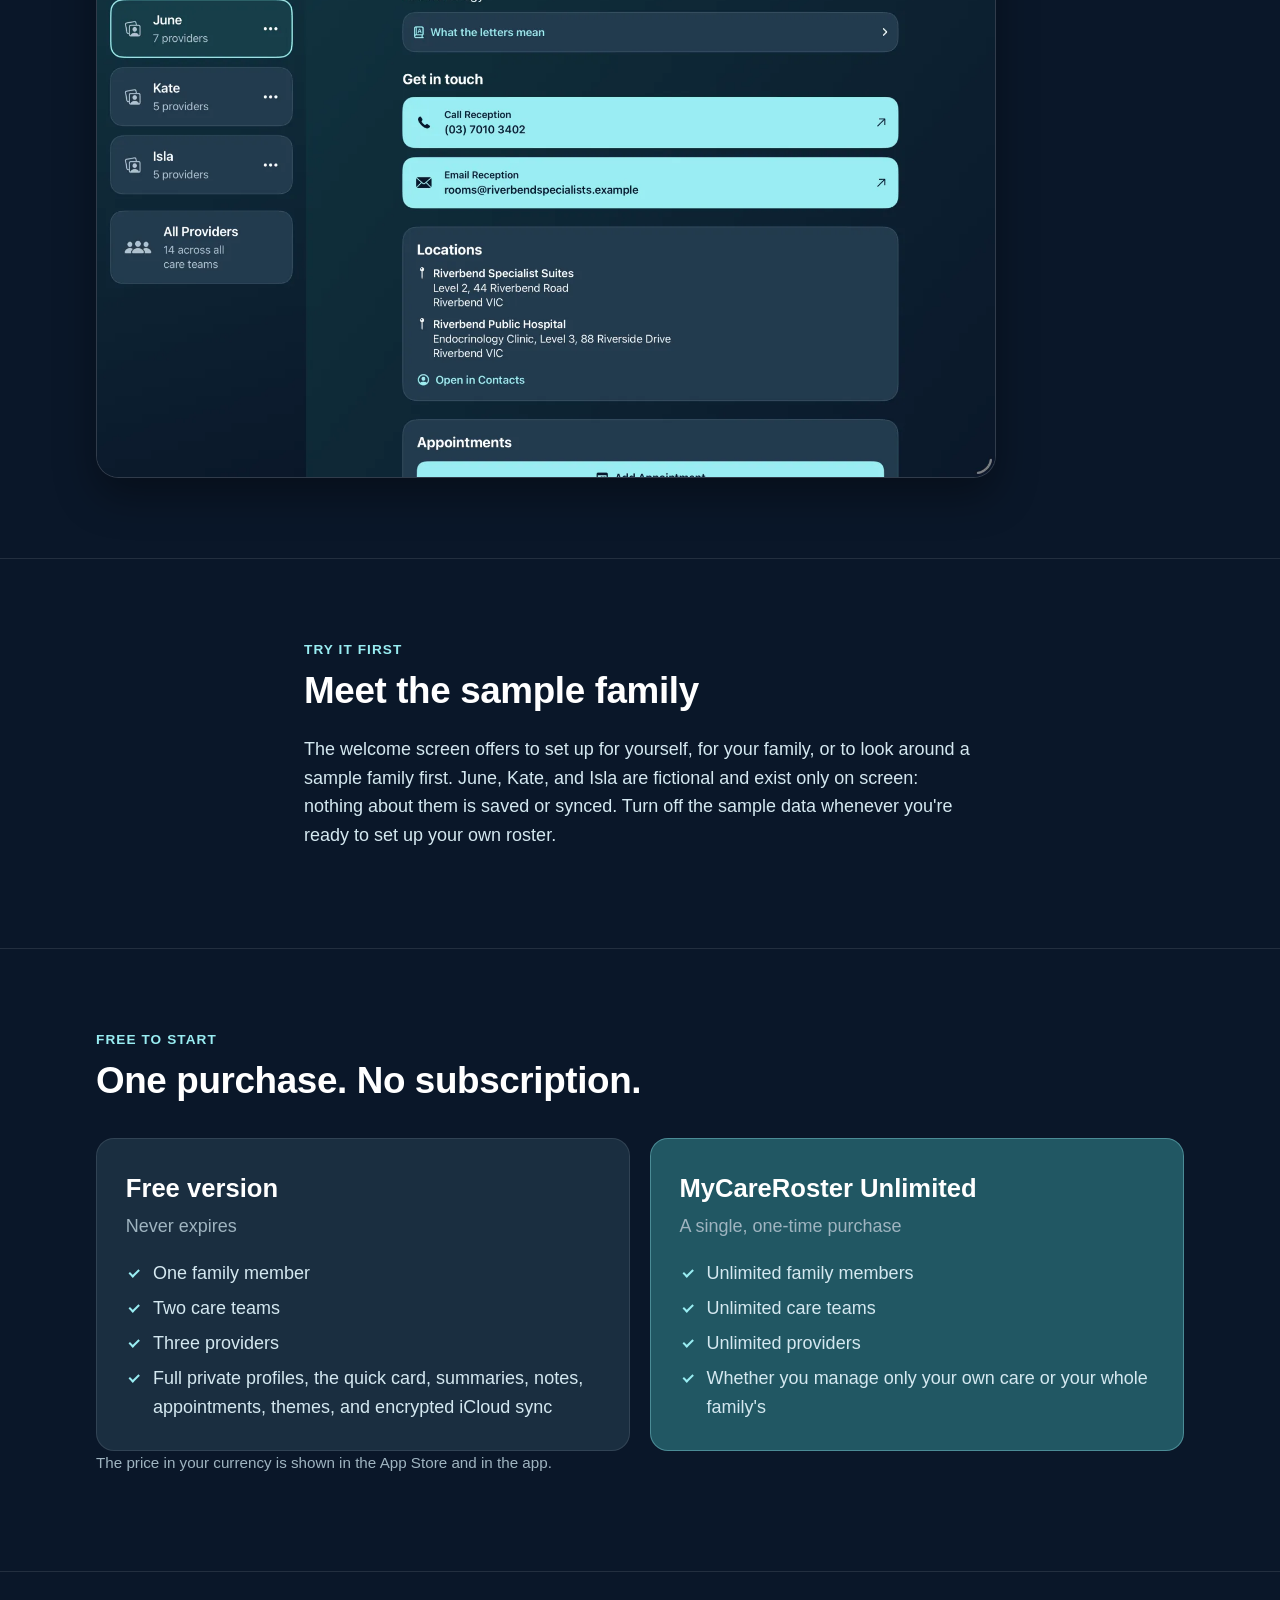
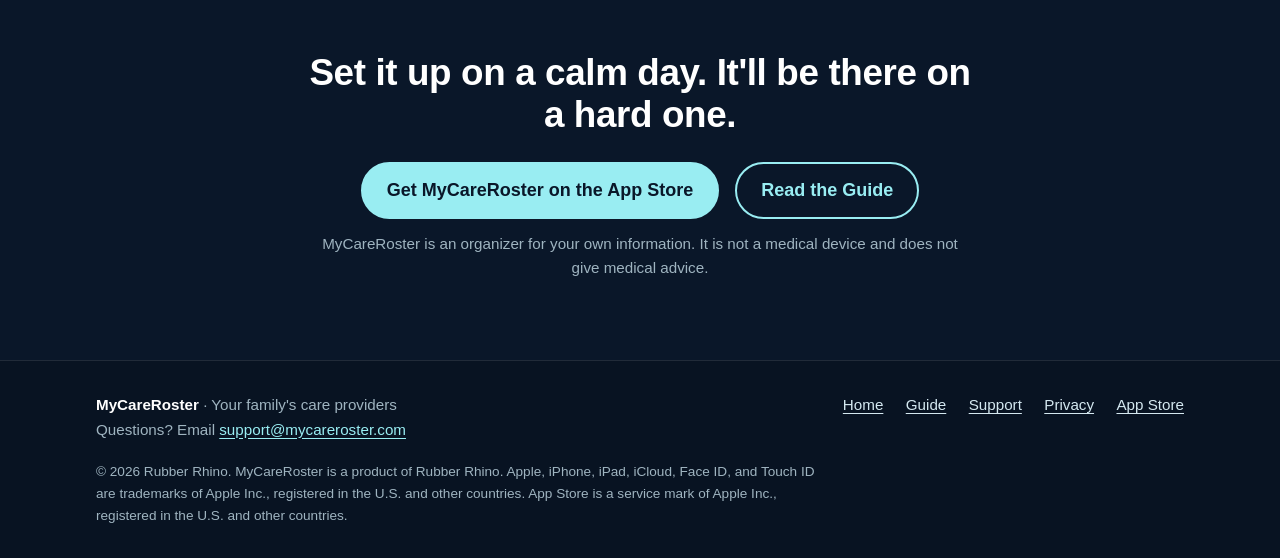
==== commit 97dc9bd2: "Update the site for MyCareRoster 1.6: describe each family member's Appointments card (Add Appointme" ====
--- a/index.html
+++ b/index.html
@@ -108,14 +108,14 @@
             <span class="eyebrow">For caring for family</span>
             <h2>Everyone you care for</h2>
             <p>Keep a roster for each person you look after: a parent, a partner, a child, or yourself. A short guided setup gets the first one going in a couple of minutes: their name, their GP, and their details for forms.</p>
-            <p>Each family member's primary GP sits at the top of their screen, with reception one tap away, and every provider they see is listed below.</p>
+            <p>Each family member's primary GP sits at the top of their screen, with reception one tap away. Below are their appointments and every provider they see, each with an icon for their kind of care.</p>
           </div>
           <figure class="shot phone">
             <img src="/assets/img/iphone-family-kate-400.webp"
                  srcset="/assets/img/iphone-family-kate-400.webp 400w, /assets/img/iphone-family-kate-800.webp 800w"
                  sizes="(min-width: 52rem) 19rem, min(100vw, 19rem)"
                  width="400" height="870" loading="lazy"
-                 alt="Kate's screen, with her primary GP, Dr Tom Whitfield, and a Call Reception button at the top, her private profile, and her providers, starting with Dr Daniel Brooks, neurology, and Dr Claire Donovan, gynaecology.">
+                 alt="Kate's screen, with her primary GP, Dr Tom Whitfield, and a Call Reception button at the top, her private profile, and the start of her Appointments card, with Add Appointment and Paste Reminder buttons.">
           </figure>
         </div>
 
@@ -123,19 +123,35 @@
           <div class="feature-text">
             <span class="eyebrow">Appointments stay in Calendar</span>
             <h2>Paste the reminder. It's in Calendar.</h2>
-            <p>Add an appointment from any provider's screen. Calendar's editor opens with their name filled in, and the address, phone consultation, or video consultation you choose. Each provider's upcoming and past appointments are listed on their screen.</p>
+            <p>Each family member's screen shows what's coming up for them, with every provider, and the next appointment marked. Add one from their screen or a provider's: Calendar's editor opens with the provider's name filled in, and the address, phone consultation, or video consultation you choose. Not sure who it's with yet? Add it without a provider and link it later.</p>
             <p>Paste a reminder or confirmation from a text message or email. MyCareRoster reads the date, time, and place, and offers to add the appointment, move it, or delete a cancelled one. Nothing changes until you confirm, and MyCareRoster doesn't keep a copy of your appointments.</p>
           </div>
           <figure class="shot phone">
-            <img src="/assets/img/iphone-appointments-400.webp"
-                 srcset="/assets/img/iphone-appointments-400.webp 400w, /assets/img/iphone-appointments-800.webp 800w"
-                 sizes="(min-width: 52rem) 19rem, min(100vw, 19rem)"
-                 width="400" height="870" loading="lazy"
-                 alt="June's GP's Appointments: an Add Appointment button, a Paste button for reminder or confirmation text, an upcoming appointment, and past appointments, one of them a phone consultation.">
+            <img src="/assets/img/iphone-member-appointments-400.webp"
+                 srcset="/assets/img/iphone-member-appointments-400.webp 400w, /assets/img/iphone-member-appointments-800.webp 800w"
+                 sizes="(min-width: 52rem) 19rem, min(100vw, 19rem)"
+                 width="400" height="870" loading="lazy"
+                 alt="Kate's Appointments: Add Appointment and Paste Reminder buttons, then her upcoming appointments, the next one marked Next, with Dr Tom Whitfield at Riverbend Medical Centre, then one with Dr Marcus Lee, endocrinology.">
           </figure>
         </div>
 
         <div class="feature">
+          <div class="feature-text">
+            <span class="eyebrow">For a new clinic</span>
+            <h2>Share a summary in seconds</h2>
+            <p>Make a PDF of someone's providers, with their GP first and every practice, phone number, and email, to send to a new clinic or someone who helps, or to print.</p>
+            <p>Add their allergies, medicines, conditions, and procedures if you choose, after Face ID. Notes and health card, insurance, and hospital numbers are never included, and MyCareRoster keeps no copy.</p>
+          </div>
+          <figure class="shot phone">
+            <img src="/assets/img/iphone-summary-400.webp"
+                 srcset="/assets/img/iphone-summary-400.webp 400w, /assets/img/iphone-summary-800.webp 800w"
+                 sizes="(min-width: 52rem) 19rem, min(100vw, 19rem)"
+                 width="400" height="870" loading="lazy"
+                 alt="Share a summary for Kate: what's in it, her 5 providers, a switch to include her allergies, medicines, conditions, and procedures, turned on, and a preview of the PDF.">
+          </figure>
+        </div>
+
+        <div class="feature flip">
           <div class="feature-text">
             <span class="eyebrow">Less to remember</span>
             <h2>The details, plus your notes</h2>
@@ -151,13 +167,14 @@
           </figure>
         </div>
 
-        <div class="feature flip">
+        <div class="feature">
           <div class="feature-text">
             <span class="eyebrow">Private by design</span>
             <h2>Locked with Face ID</h2>
             <ul class="ticks">
               <li>No sign-up, no ads, no analytics, no tracking.</li>
               <li>Private profiles open with Face ID, Touch ID, or your passcode. Credentials stay hidden until you reveal them.</li>
+              <li>Want allergies, medicines, conditions, and procedures one glance away? Turn on a quick card for someone, on that device only. Credentials and the rest of their private profile stay locked.</li>
               <li>Your roster syncs between your devices through your private iCloud account, encrypted on your device first.</li>
               <li>Private profiles stay on your device unless you turn on iCloud sync, and are encrypted before they leave it.</li>
             </ul>
@@ -182,7 +199,7 @@
         <ul class="cards">
           <li class="card">
             <h3>Providers and care teams</h3>
-            <p>Every provider a family member sees is listed on their screen. Group them into care teams if you like: cardiology, physio, the local hospital, or anything else, and move or copy a provider to another team in a few taps. All Providers lists everyone, with search and a filter by family member.</p>
+            <p>Every provider a family member sees is listed on their screen. Each has an icon for their kind of care, such as heart, eyes, or mental health, which you can change. Group them into care teams if you like: cardiology, physio, the local hospital, or anything else, and move or copy a provider to another team in a few taps. All Providers lists everyone, with search and a filter by family member.</p>
           </li>
           <li class="card">
             <h3>Built from your Contacts</h3>
@@ -193,8 +210,8 @@
             <p>Update a phone number in Contacts and MyCareRoster shows it after a refresh.</p>
           </li>
           <li class="card">
-            <h3>Easy to read</h3>
-            <p>Large, high-contrast type, with support for Dynamic Type and VoiceOver.</p>
+            <h3>Easy to read, your way</h3>
+            <p>Large, high-contrast type, with support for Dynamic Type, VoiceOver, and Increase Contrast. Choose Teal, Green, Violet, or Coral, in light or dark.</p>
           </li>
         </ul>
       </div>
@@ -239,7 +256,7 @@
               <li>One family member</li>
               <li>Two care teams</li>
               <li>Three providers</li>
-              <li>Full private profiles, notes, appointments, and encrypted iCloud sync</li>
+              <li>Full private profiles, the quick card, summaries, notes, appointments, themes, and encrypted iCloud sync</li>
             </ul>
           </div>
           <div class="card featured">
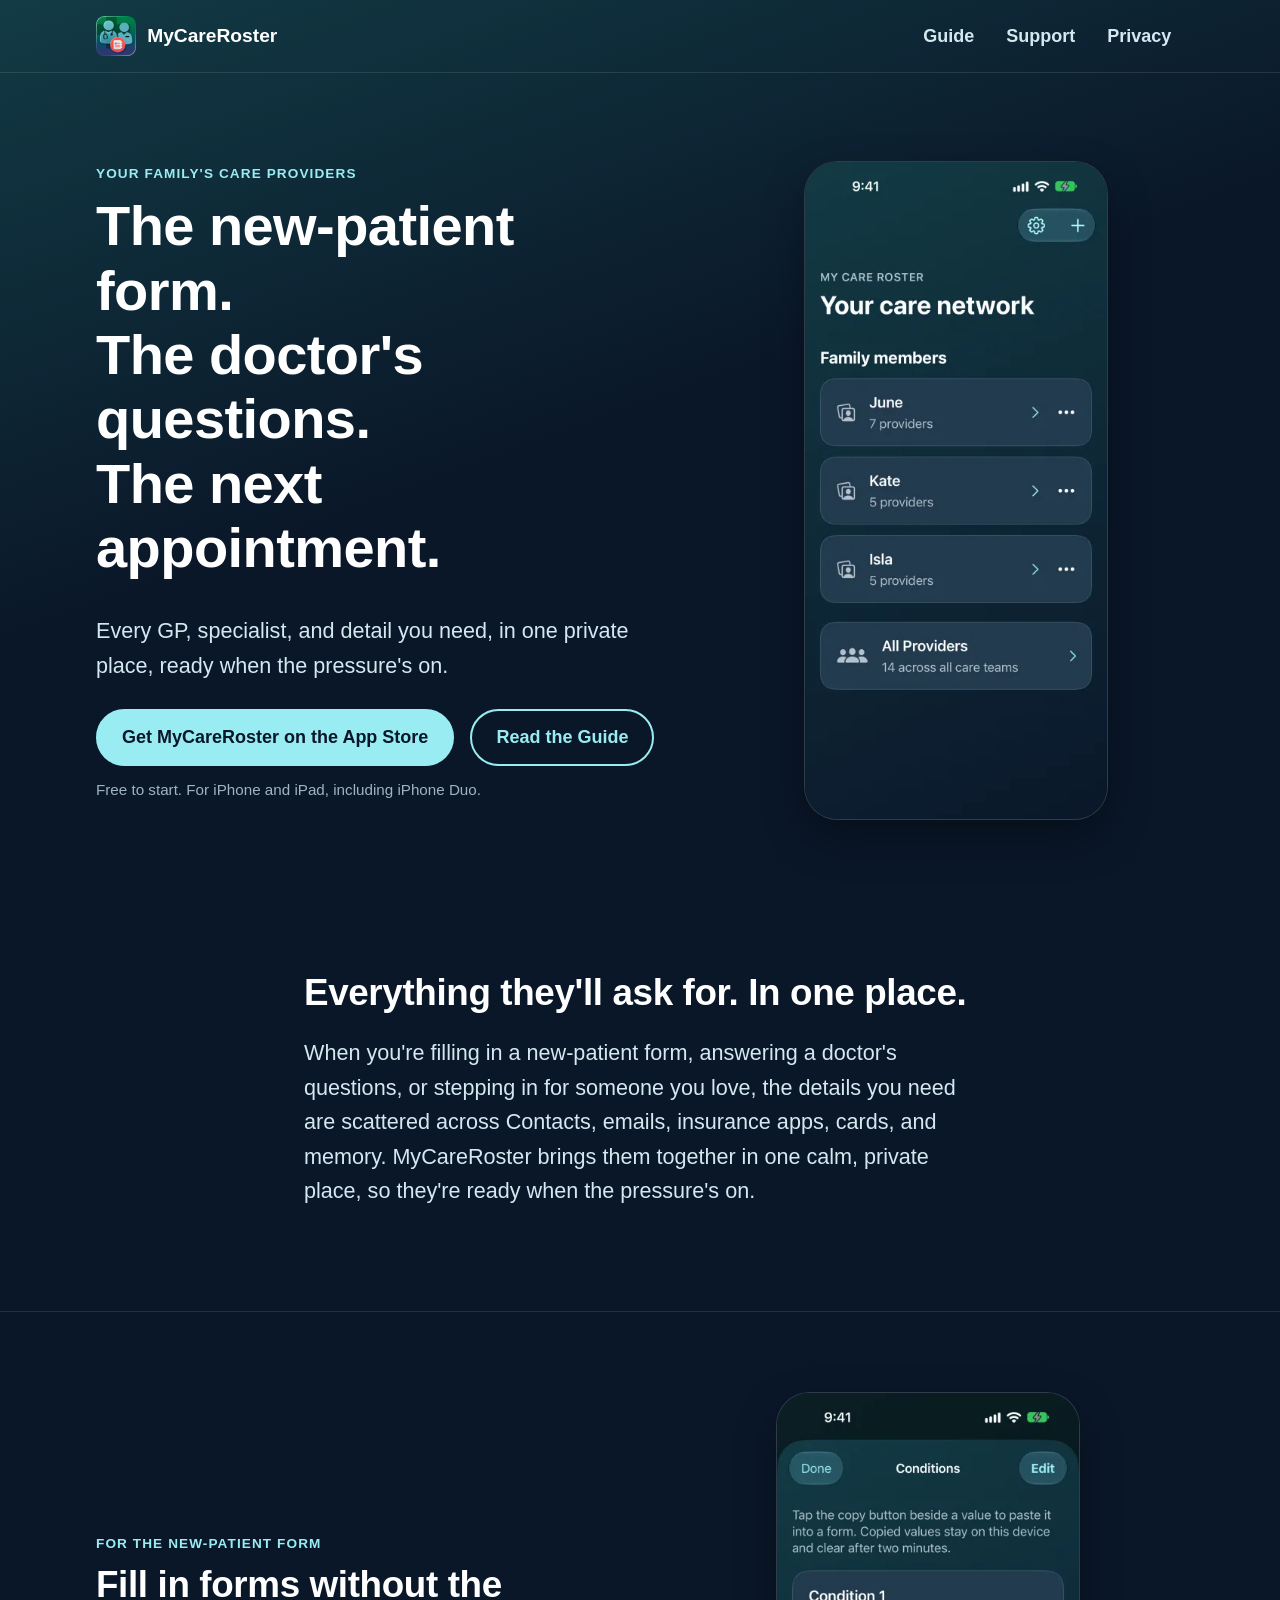
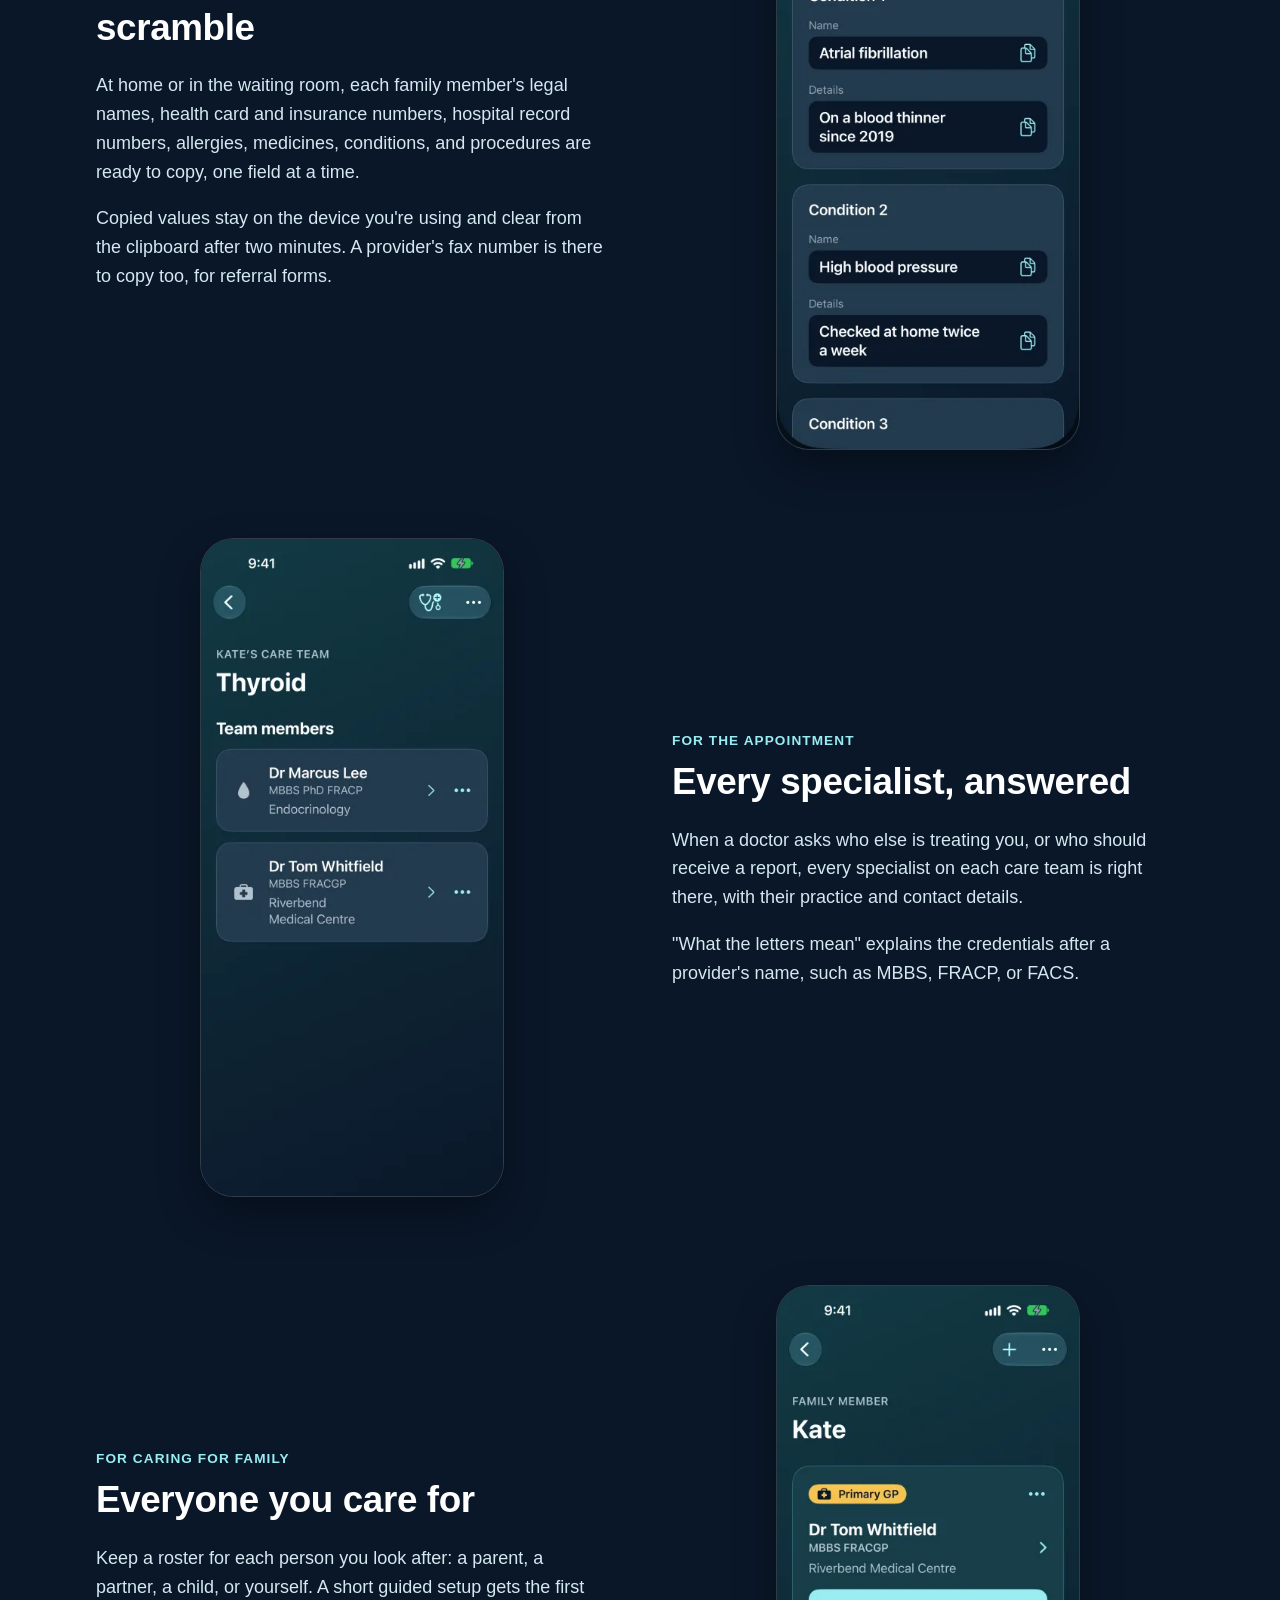
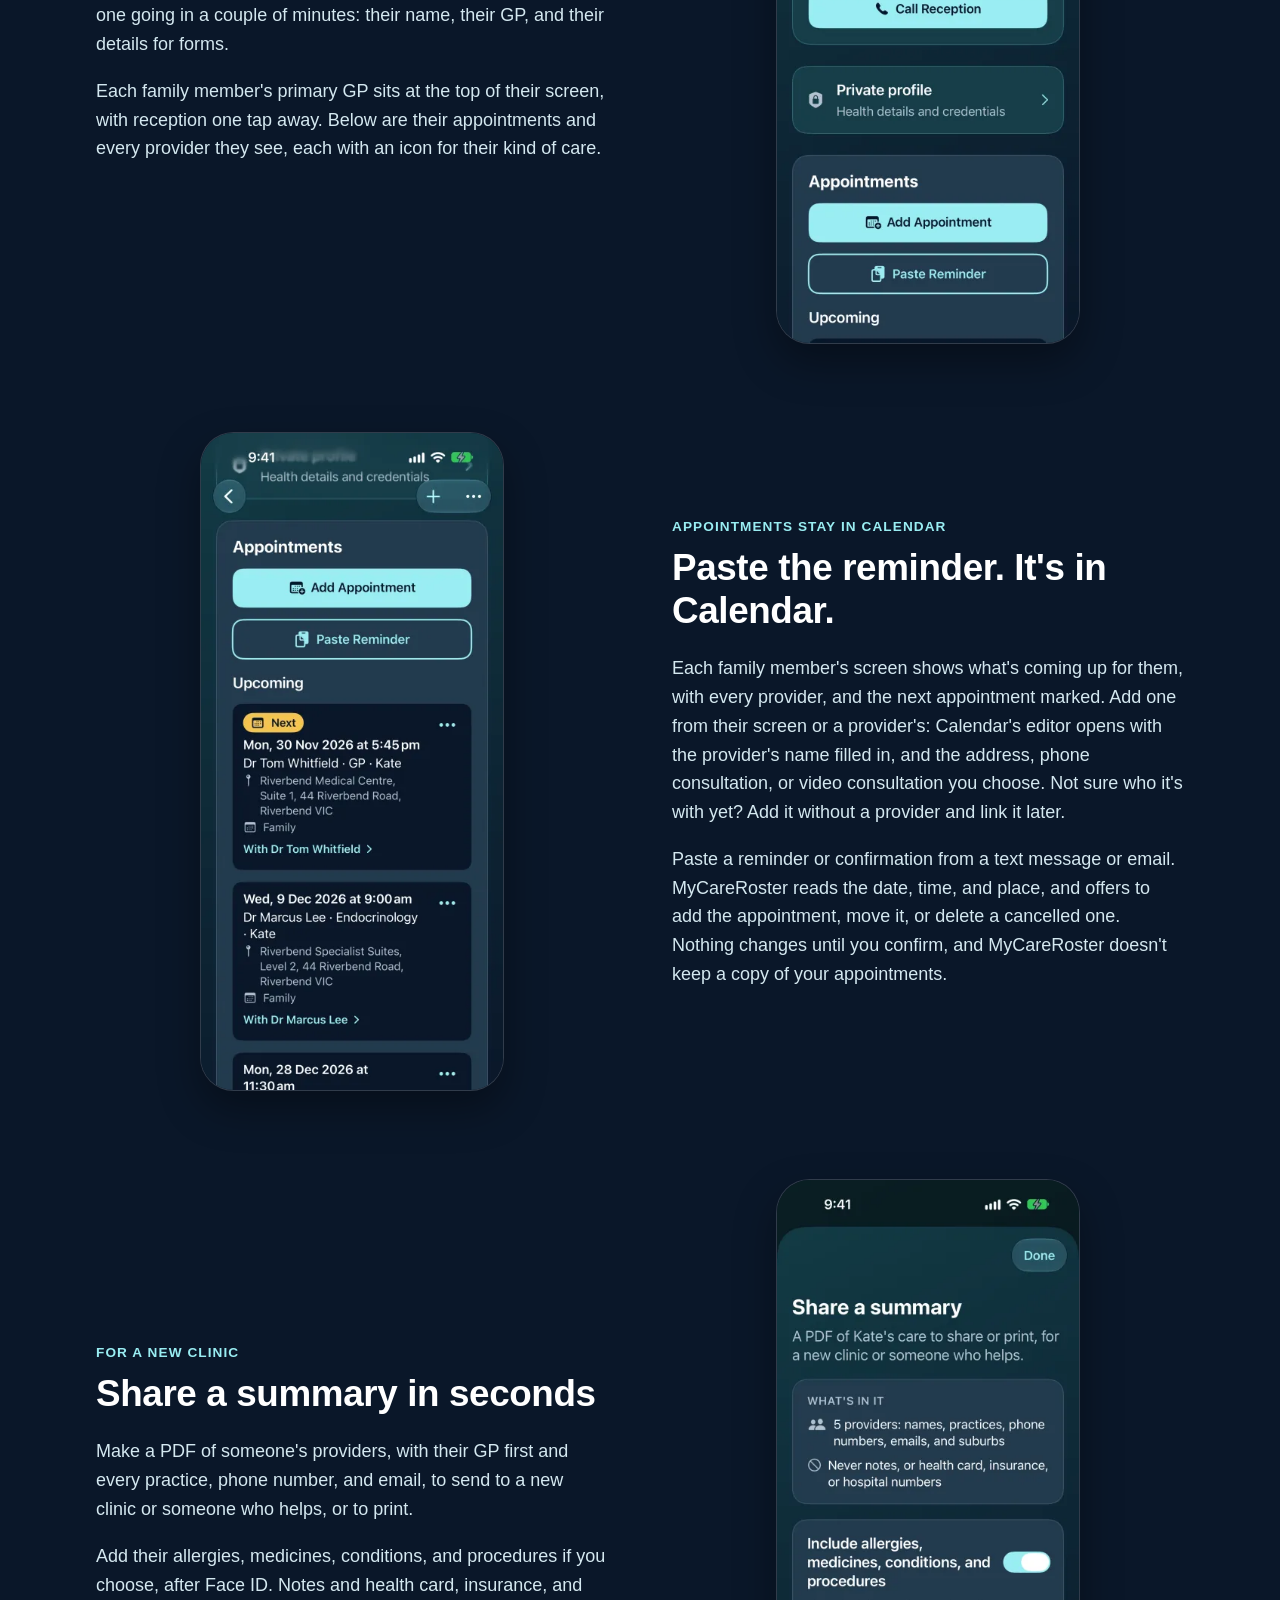
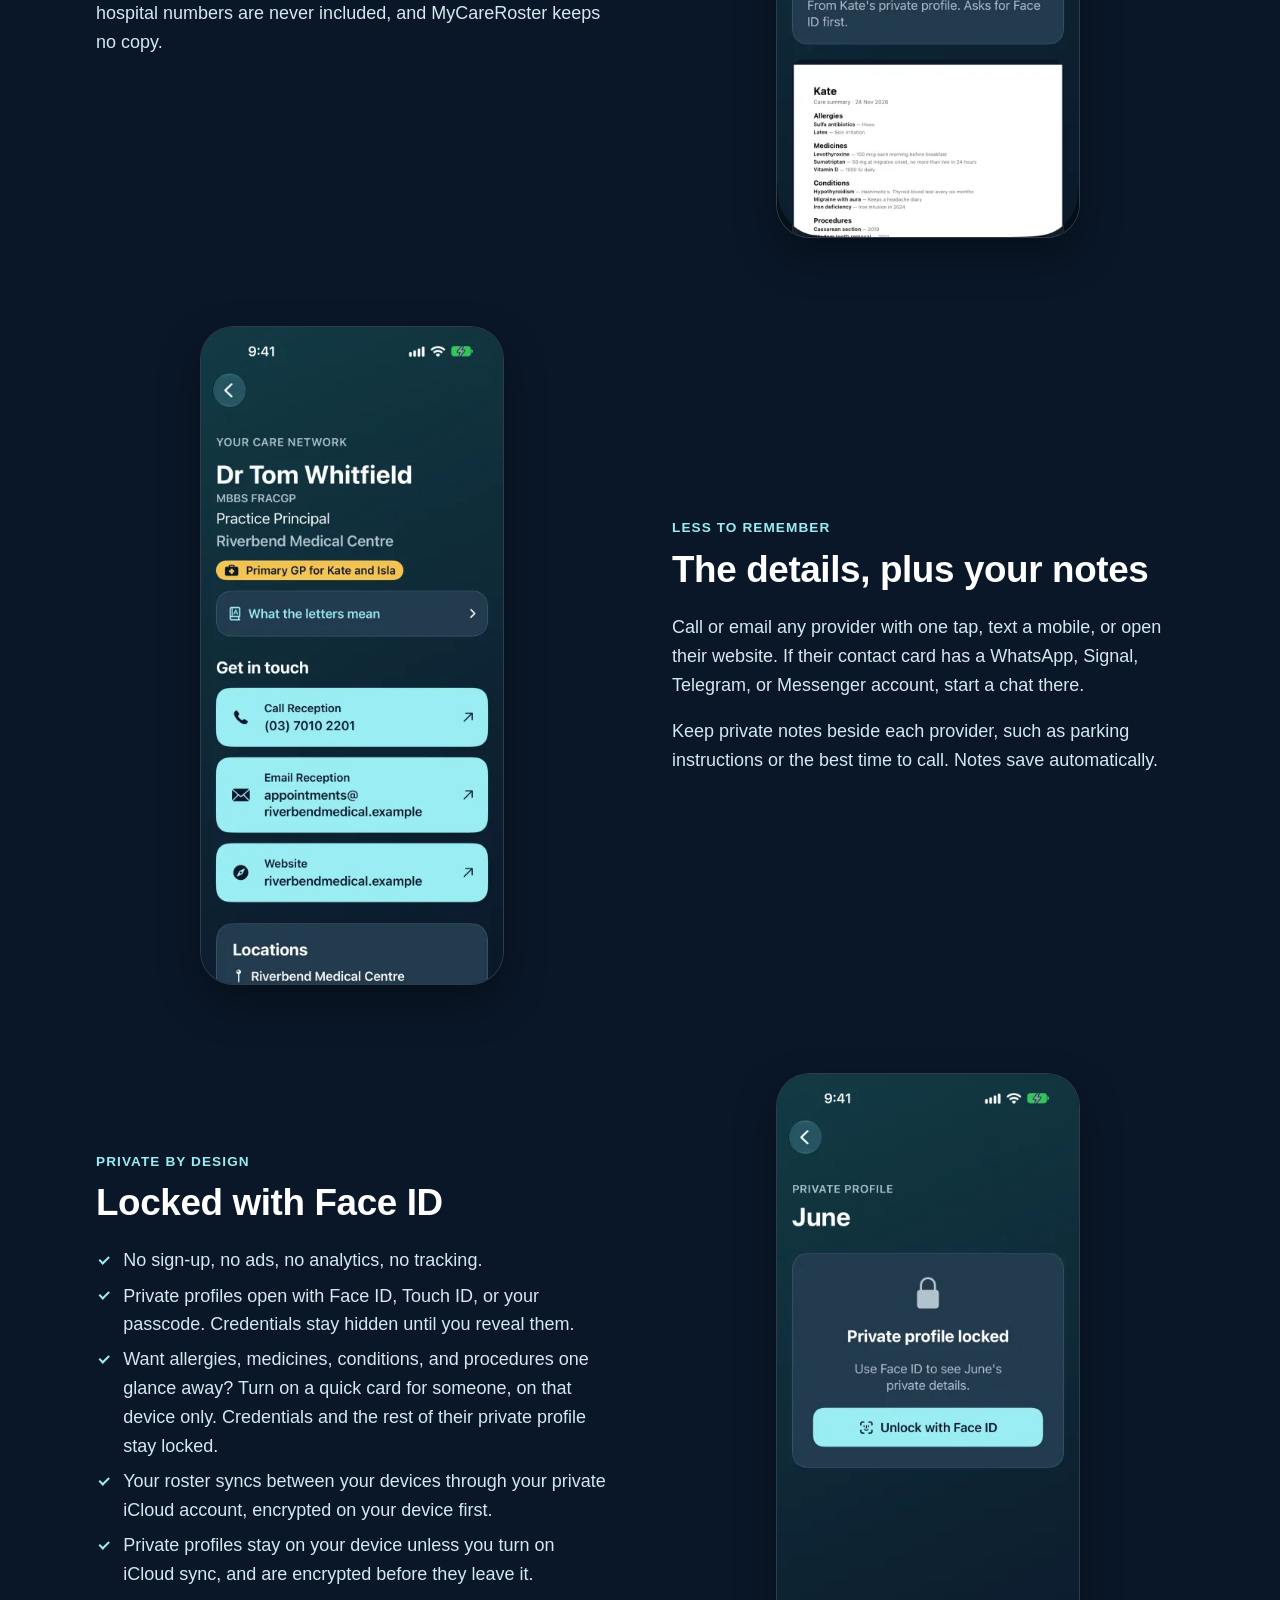
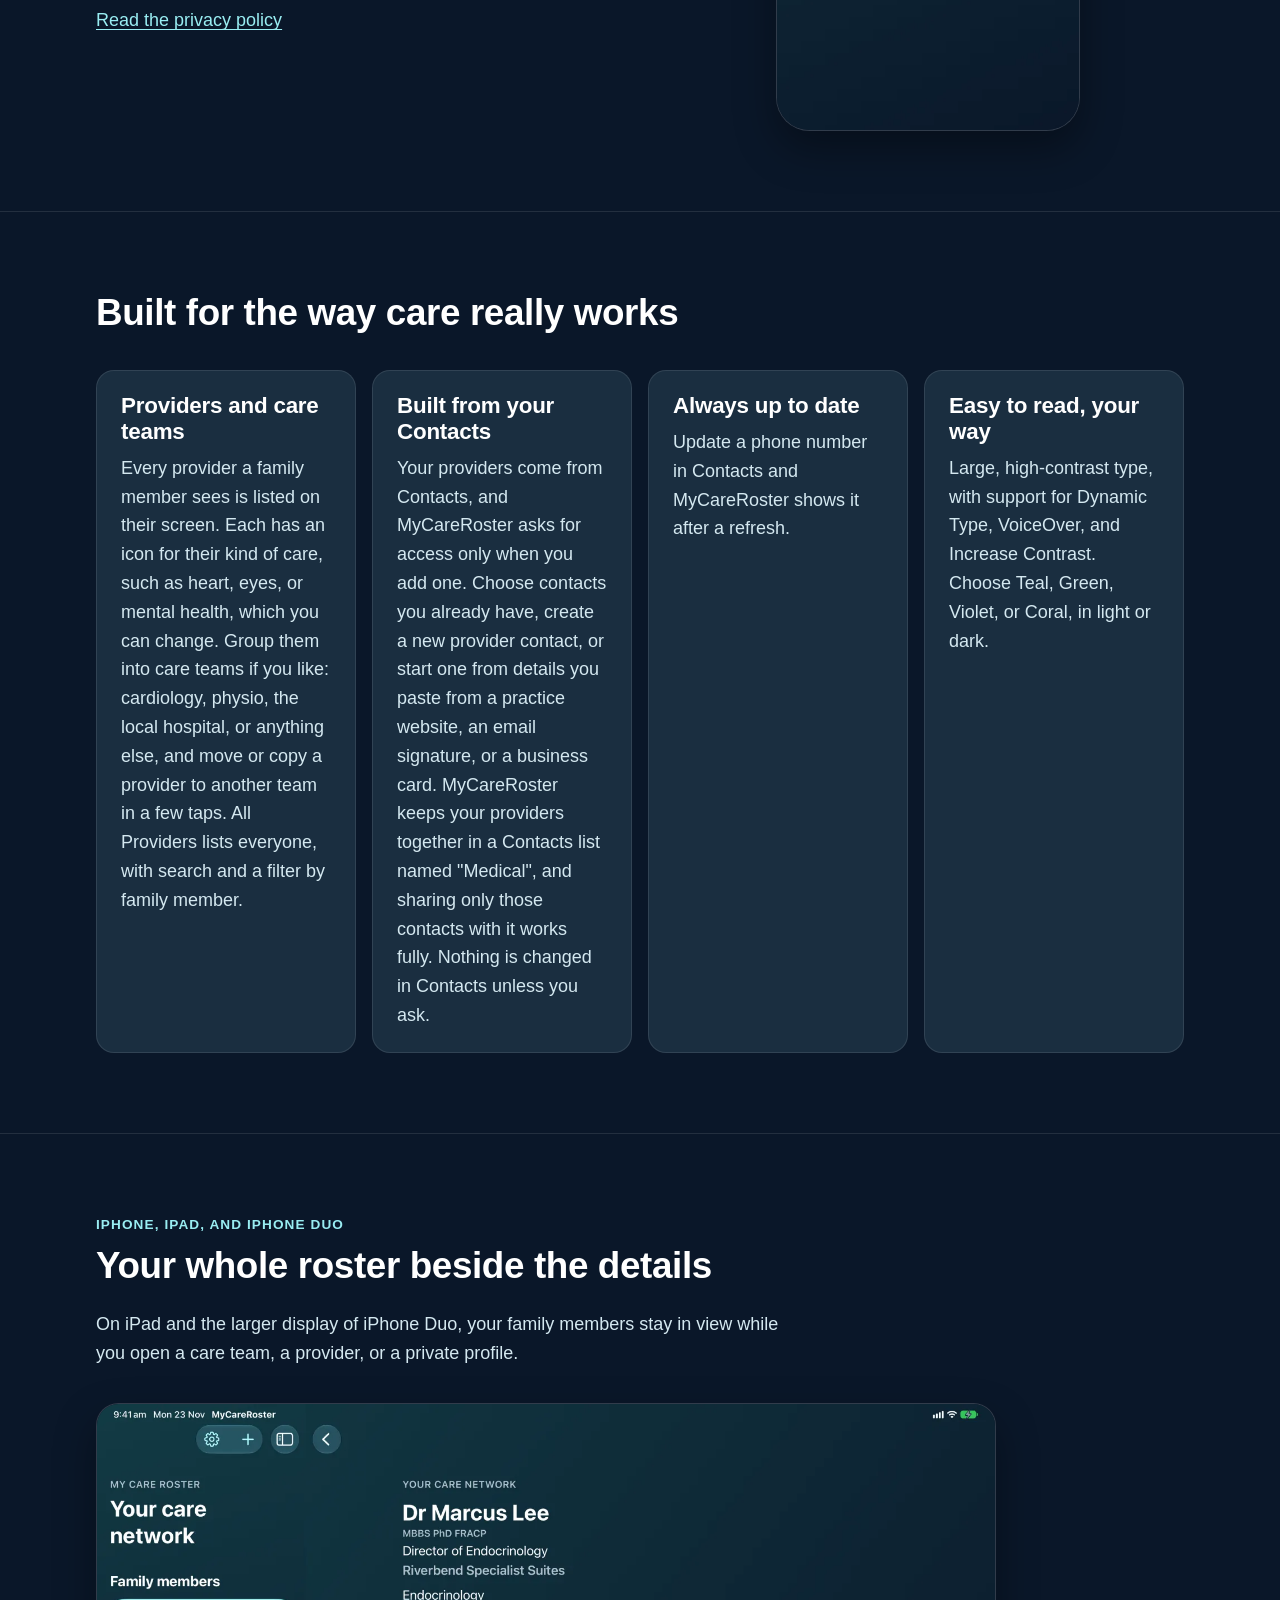
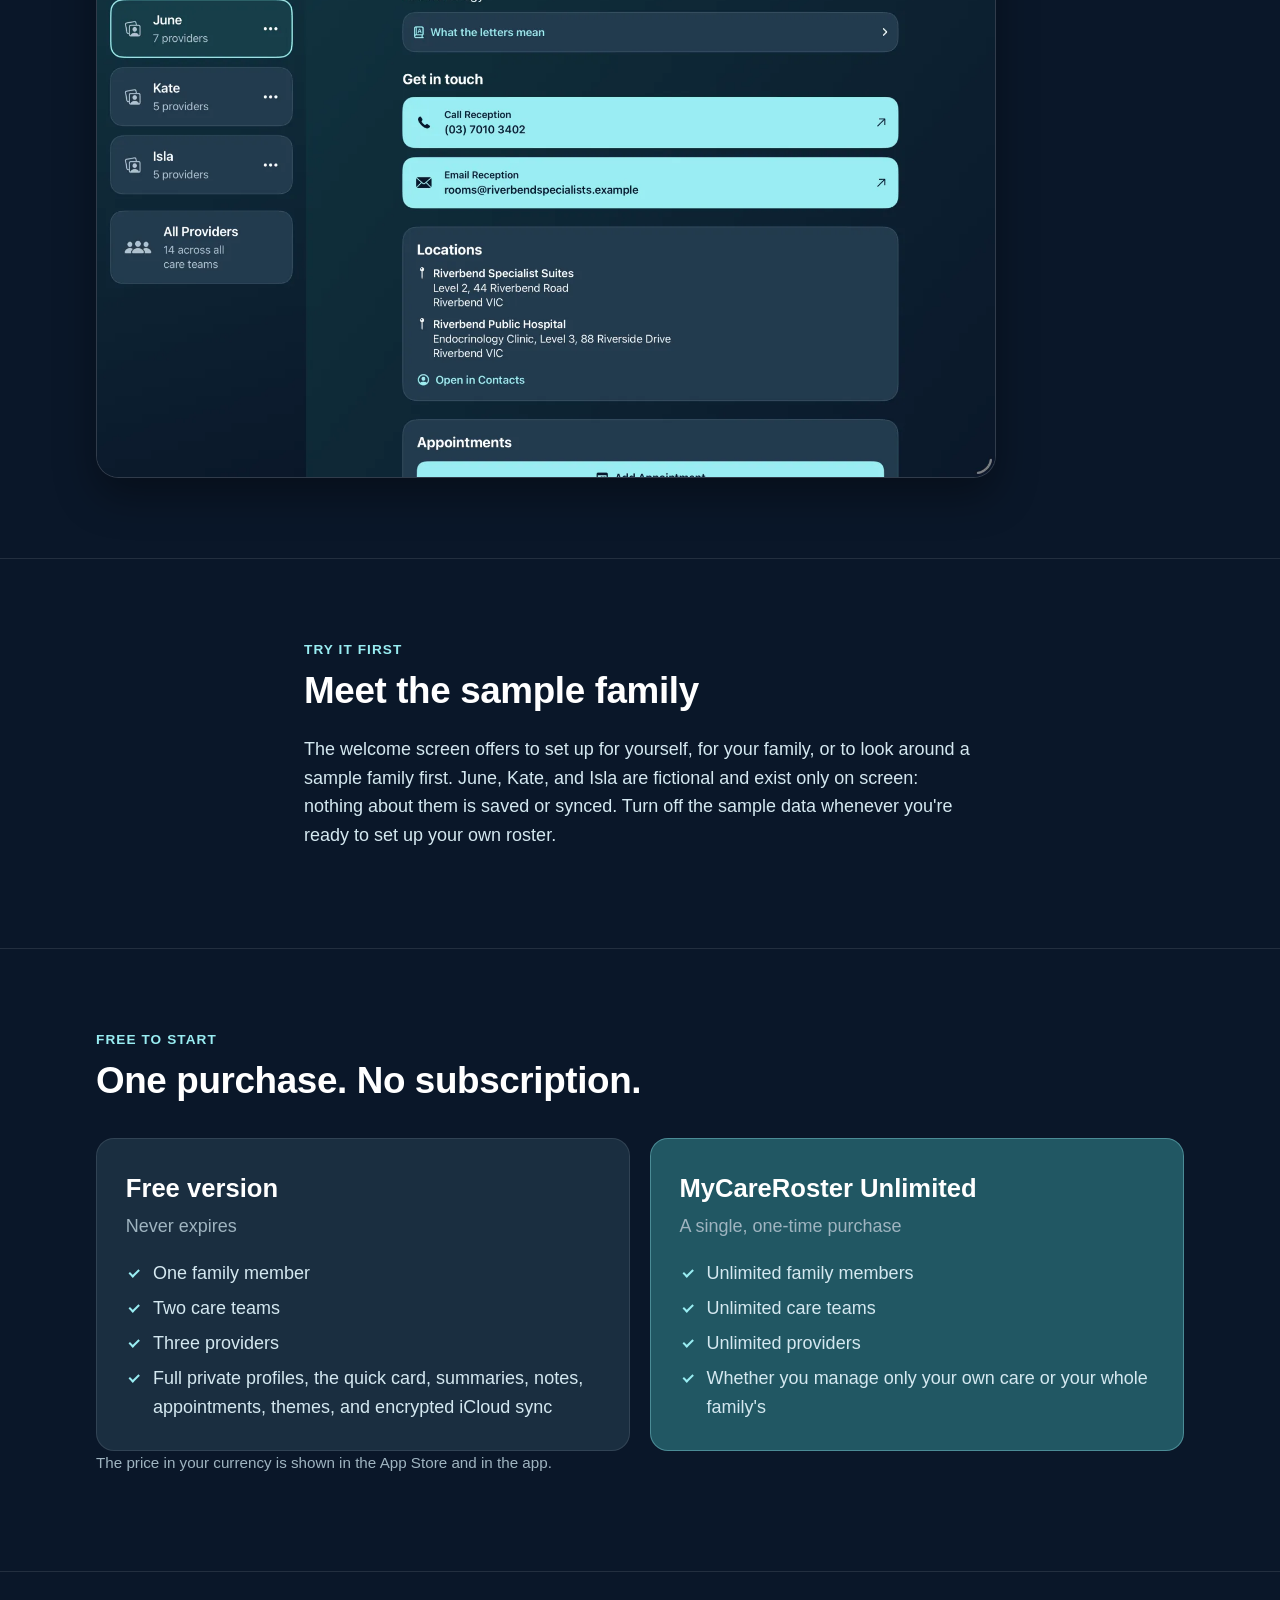
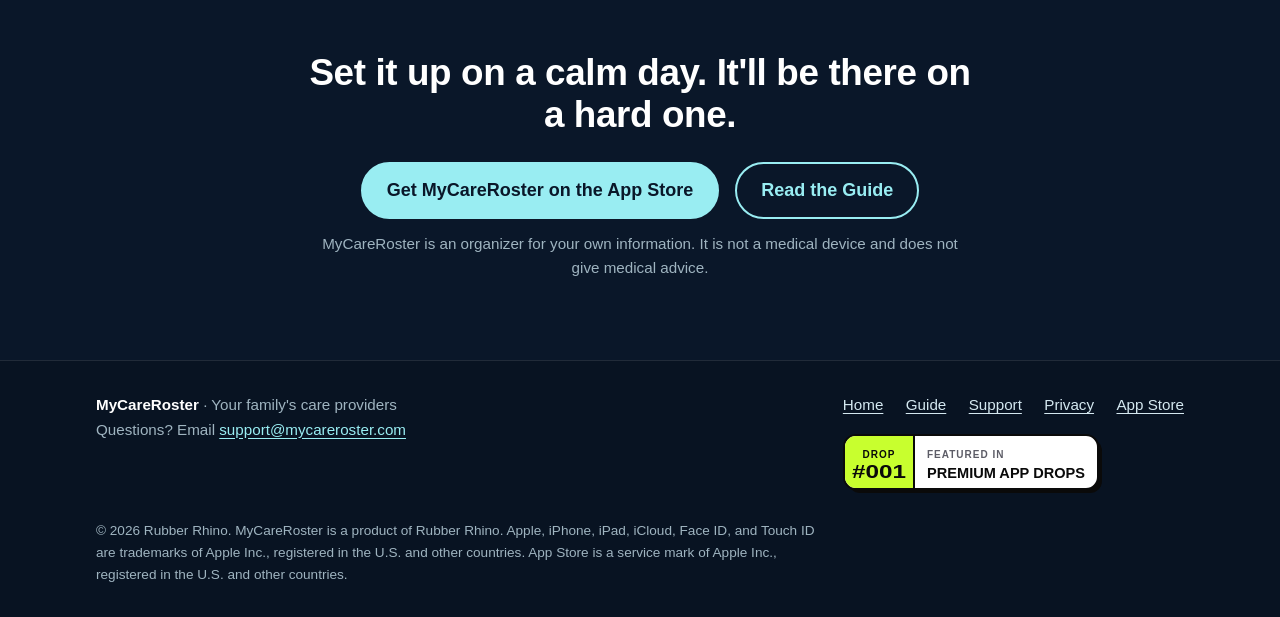
==== commit a525ed44: "Add the Premium App Drops (Drop #001) badge under the footer links on every page, linked with rel="s" ====
--- a/index.html
+++ b/index.html
@@ -292,15 +292,18 @@
         <p><strong>MyCareRoster</strong> · Your family's care providers</p>
         <p>Questions? Email <a href="mailto:support@mycareroster.com">support@mycareroster.com</a></p>
       </div>
-      <nav class="footer-nav" aria-label="Footer">
-        <ul>
-          <li><a href="/">Home</a></li>
-          <li><a href="/guide/">Guide</a></li>
-          <li><a href="/support/">Support</a></li>
-          <li><a href="/privacy/">Privacy</a></li>
-          <li><a href="https://apps.apple.com/app/id6816753619">App Store</a></li>
-        </ul>
-      </nav>
+      <div class="footer-links">
+        <nav class="footer-nav" aria-label="Footer">
+          <ul>
+            <li><a href="/">Home</a></li>
+            <li><a href="/guide/">Guide</a></li>
+            <li><a href="/support/">Support</a></li>
+            <li><a href="/privacy/">Privacy</a></li>
+            <li><a href="https://apps.apple.com/app/id6816753619">App Store</a></li>
+          </ul>
+        </nav>
+        <p class="footer-badge"><a href="https://premiumappdrops.com/drops/mycareroster-health-care-vault-2026-11-27-1a4b" rel="sponsored"><img src="/assets/img/premium-app-drops-badge.svg" alt="Featured in Premium App Drops, Drop #001" width="260" height="60"></a></p>
+      </div>
       <p class="legal">&copy; 2026 Rubber Rhino. MyCareRoster is a product of Rubber Rhino. Apple, iPhone, iPad, iCloud, Face ID, and Touch ID are trademarks of Apple Inc., registered in the U.S. and other countries. App Store is a service mark of Apple Inc., registered in the U.S. and other countries.</p>
     </div>
   </footer>
--- a/assets/css/site.css
+++ b/assets/css/site.css
@@ -434,6 +434,8 @@
 .footer-nav li + li { margin-top: 0; }
 .footer-nav a { color: var(--text-2); }
 .site-footer p { margin: 0; }
+.site-footer .footer-badge { margin-top: 1rem; }
+.footer-badge a { display: inline-block; }
 .legal { font-size: 0.85rem; }
 
 /* ---------- Wider screens ---------- */
